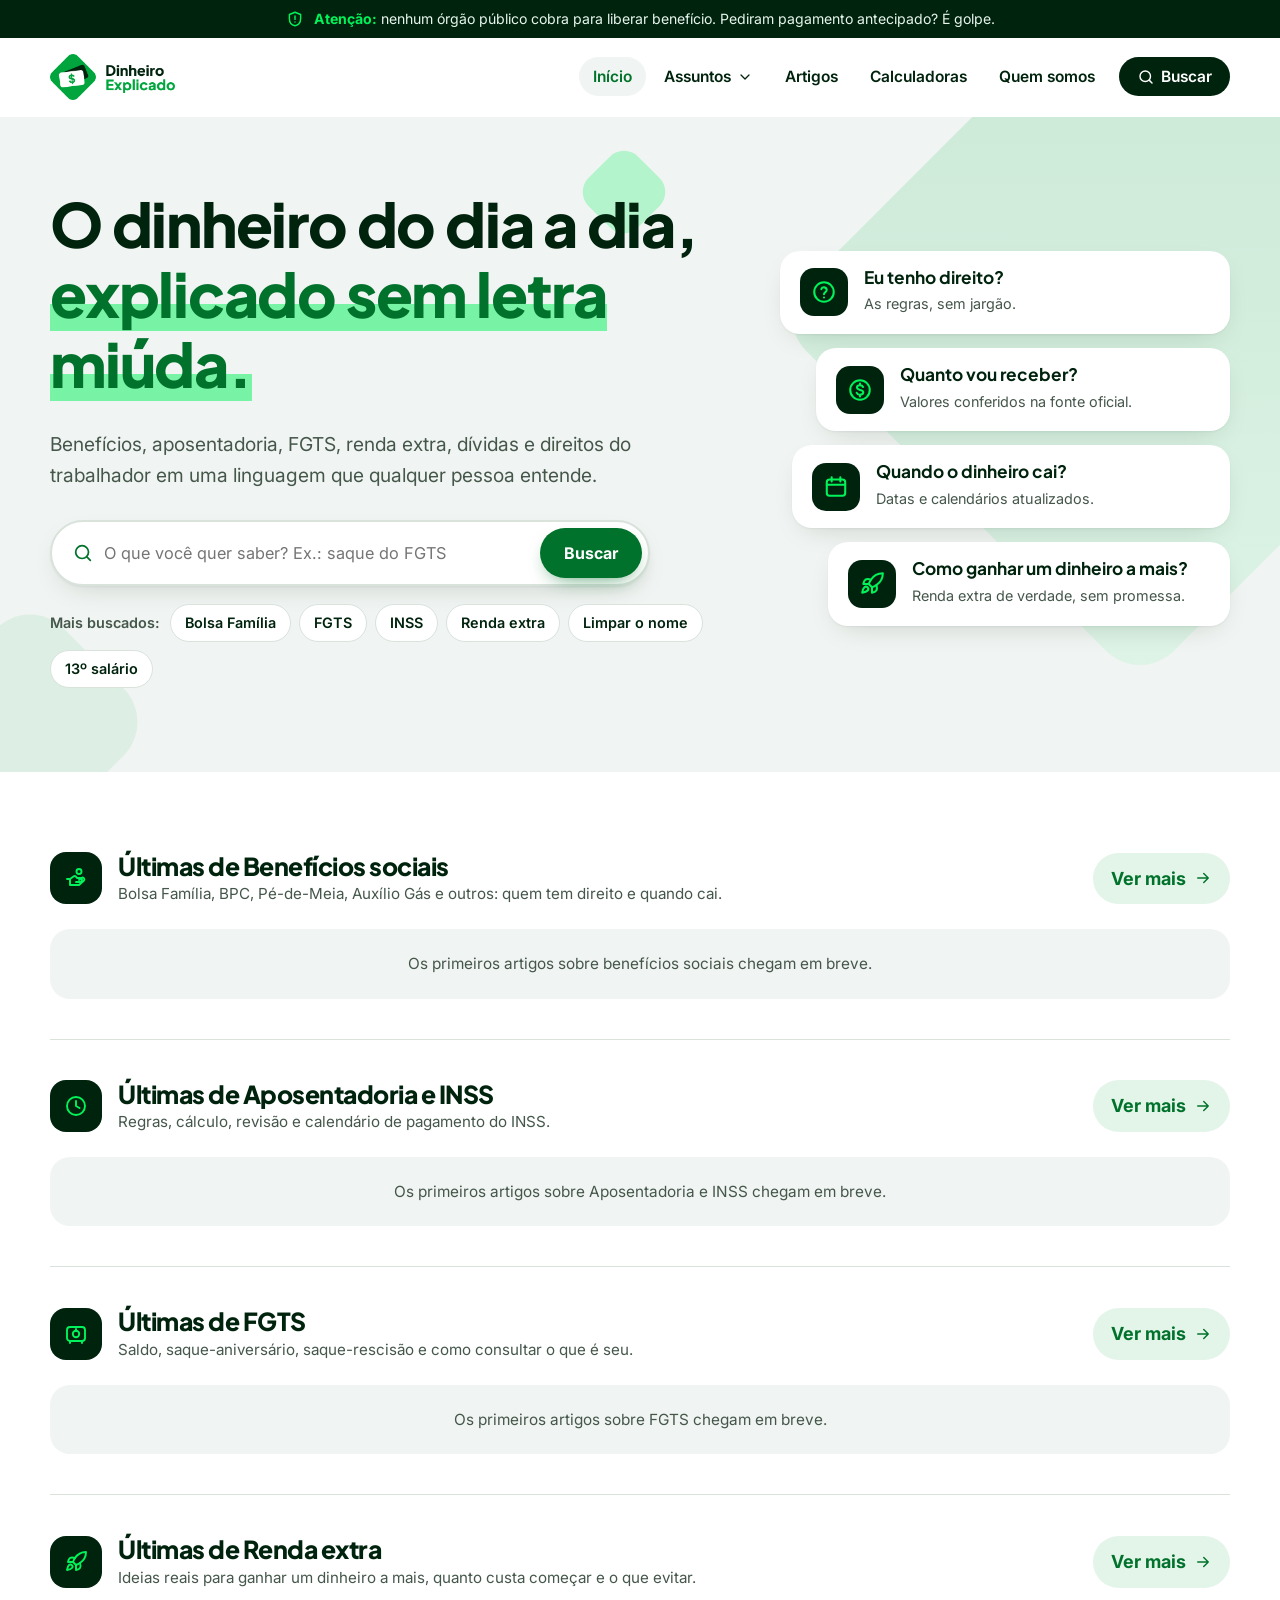
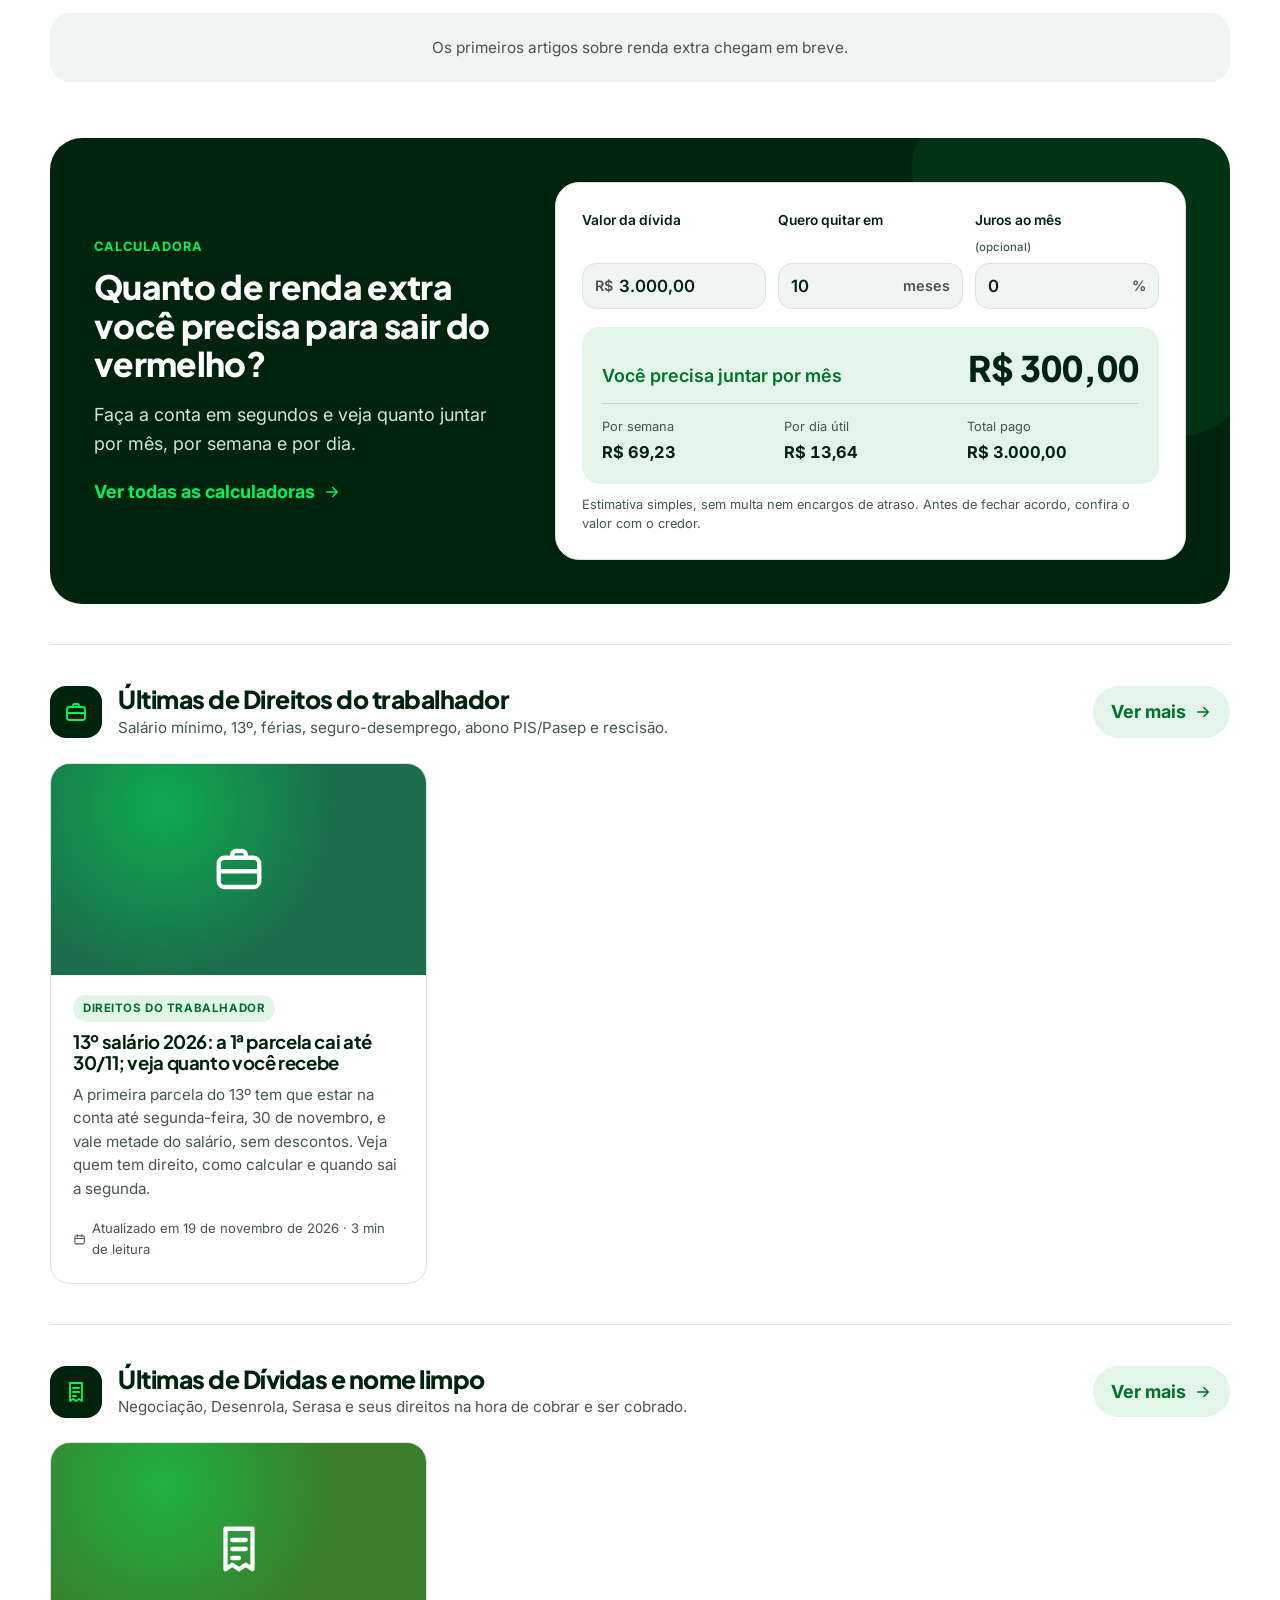
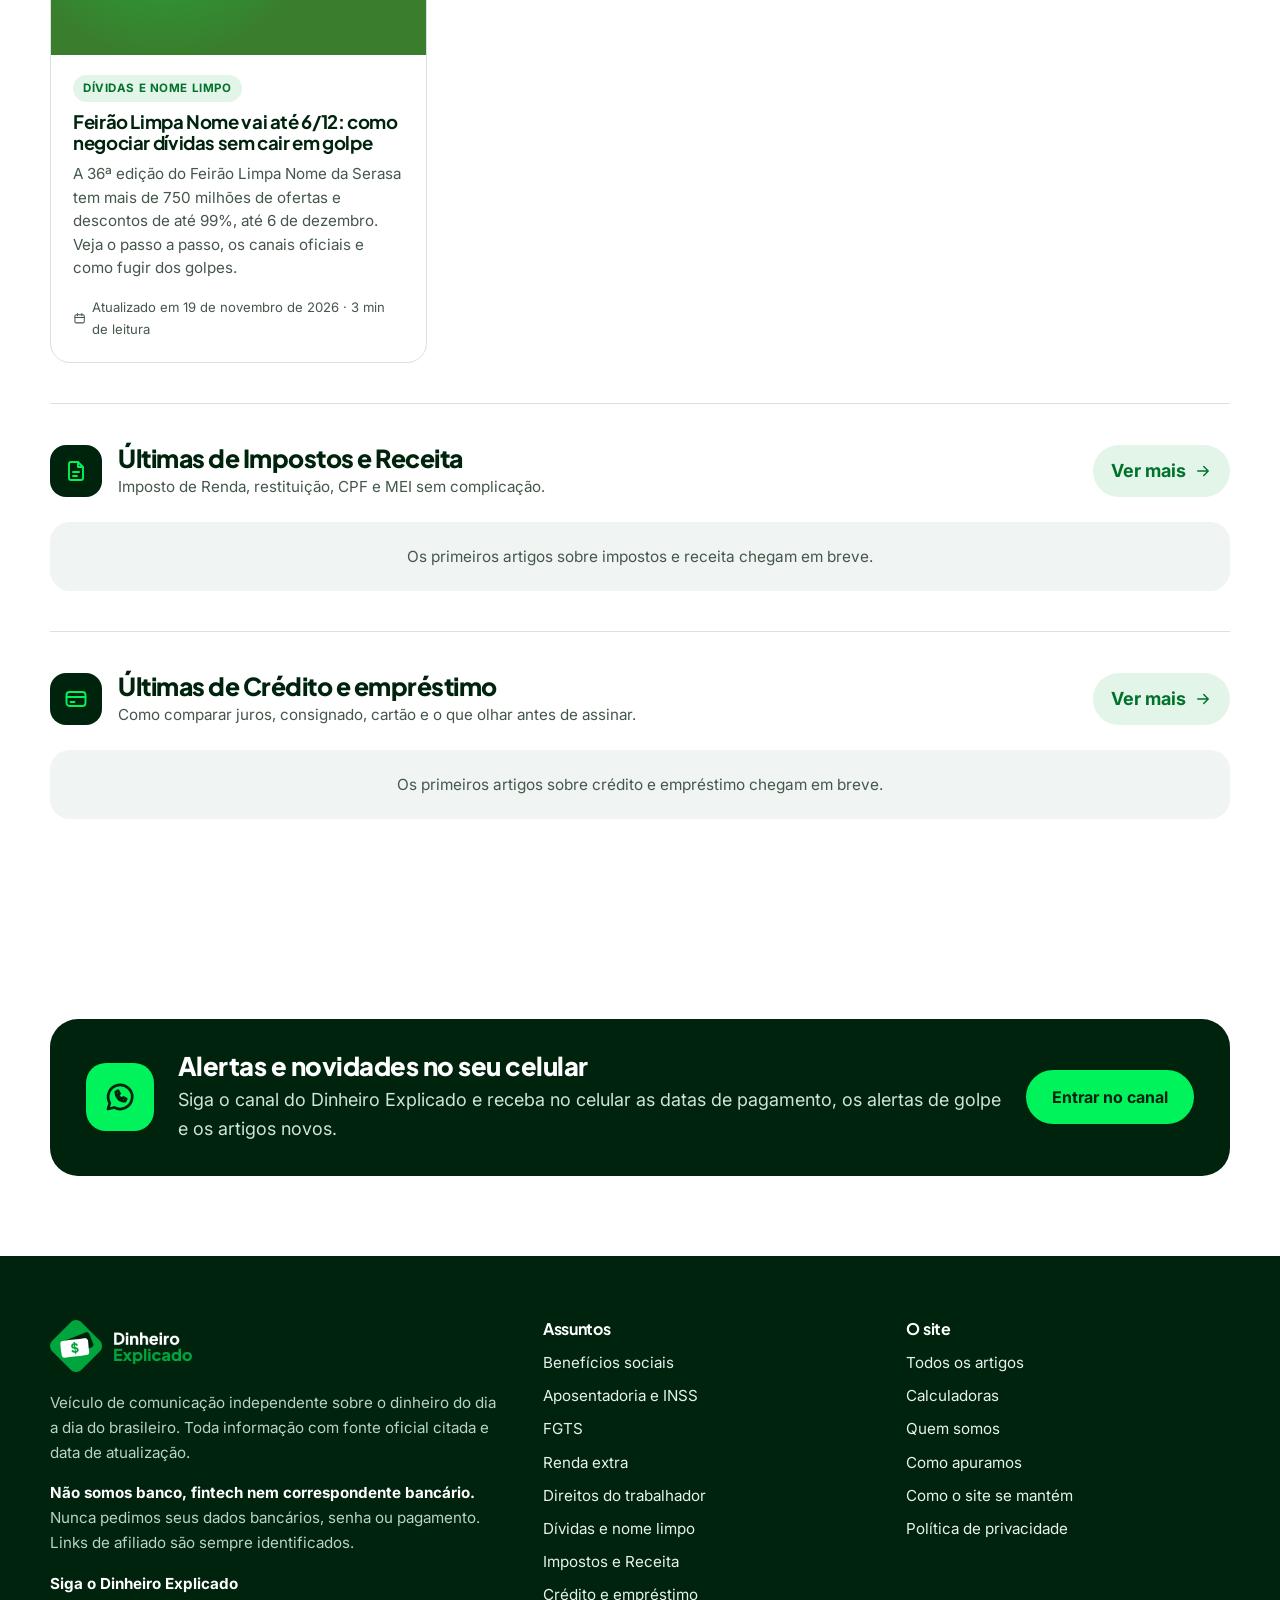
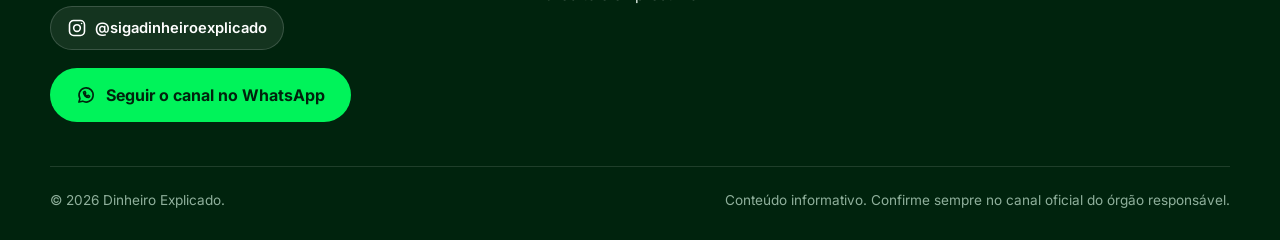
==== index.html @ 6d6099bf "Convite do canal do WhatsApp em todos os artigos, na página inicial e no rodapé Co-Authored-By: Clau" ====
<!DOCTYPE html>
<html lang="pt-BR">
<head>
<meta charset="utf-8">
<meta name="viewport" content="width=device-width, initial-scale=1">
<title>Dinheiro Explicado — benefícios, FGTS, INSS, renda extra e dívidas explicados</title>
<meta name="description" content="Benefícios, aposentadoria, FGTS, renda extra, dívidas, impostos e direitos do trabalhador explicados em linguagem simples, com fonte oficial em todo artigo.">
<meta name="theme-color" content="#00230D">
<meta property="og:type" content="website"><meta property="og:site_name" content="Dinheiro Explicado"><meta property="og:locale" content="pt_BR">
<meta property="og:title" content="Dinheiro Explicado — benefícios, FGTS, INSS, renda extra e dívidas explicados"><meta property="og:description" content="Benefícios, aposentadoria, FGTS, renda extra, dívidas, impostos e direitos do trabalhador explicados em linguagem simples, com fonte oficial em todo artigo.">
<meta name="twitter:card" content="summary_large_image">
<link rel="canonical" href="https://dinheiroexplicado.com.br/"><meta property="og:url" content="https://dinheiroexplicado.com.br/"><meta property="og:image" content="https://dinheiroexplicado.com.br/img/og-padrao.jpg">
<link rel="icon" href="favicon.ico?v=4" sizes="any"><link rel="icon" type="image/png" href="img/favicon-48.png?v=4"><link rel="apple-touch-icon" href="img/apple-touch-icon.png?v=4">
<link rel="preconnect" href="https://fonts.googleapis.com"><link rel="preconnect" href="https://fonts.gstatic.com" crossorigin><link href="https://fonts.googleapis.com/css2?family=Inter:wght@400;500;600;700&family=Plus+Jakarta+Sans:wght@700;800&display=swap" rel="stylesheet">
<link rel="stylesheet" href="assets/site.css?v=4">
<script>document.documentElement.classList.add('js')</script>
<script type="application/ld+json">{"@context": "https://schema.org", "@type": "WebSite", "name": "Dinheiro Explicado", "description": "Benefícios, aposentadoria, FGTS, renda extra, dívidas, impostos e direitos do trabalhador explicados em linguagem simples, com fonte oficial em todo artigo.", "inLanguage": "pt-BR", "publisher": {"@type": "Organization", "name": "Dinheiro Explicado", "sameAs": ["https://www.instagram.com/sigadinheiroexplicado/"]}, "url": "https://dinheiroexplicado.com.br/", "potentialAction": {"@type": "SearchAction", "target": "https://dinheiroexplicado.com.br/blog/?q={busca}", "query-input": "required name=busca"}}</script>
</head>
<body class="">
<a class="pular" href="#conteudo">Pular para o conteúdo</a>
<div class="faixa-golpe" role="note"><div class="wrap"><svg width="18" height="18" viewBox="0 0 24 24" fill="none" stroke="currentColor" stroke-width="1.9" stroke-linecap="round" stroke-linejoin="round" aria-hidden="true"><path d="M12 3 4.5 6v5.5c0 4.6 3.2 8.4 7.5 9.5 4.3-1.1 7.5-4.9 7.5-9.5V6z"/><path d="M12 8v4.5M12 16h.01"/></svg><span><strong>Atenção:</strong> nenhum órgão público cobra para liberar benefício. Pediram pagamento antecipado? É golpe.</span></div></div>
<header class="topo"><div class="wrap">
<a class="marca" href="./"><img src="img/logo.png?v=4" alt="Dinheiro Explicado — página inicial" width="872" height="320"></a>
<button class="btn-menu" aria-expanded="false" aria-controls="menu"><span class="hamb"><i></i><i></i><i></i></span> Menu</button>
<nav class="menu" id="menu" aria-label="Principal"><a href="./" aria-current="page">Início</a><div class="drop"><button type="button" class="drop-btn" aria-expanded="false" aria-controls="drop-assuntos">Assuntos <svg width="16" height="16" viewBox="0 0 24 24" fill="none" stroke="currentColor" stroke-width="1.9" stroke-linecap="round" stroke-linejoin="round" aria-hidden="true"><path d="m6 9 6 6 6-6"/></svg></button><div class="drop-painel" id="drop-assuntos"><a href="blog/?assunto=beneficios"><span class="ic"><svg width="20" height="20" viewBox="0 0 24 24" fill="none" stroke="currentColor" stroke-width="1.9" stroke-linecap="round" stroke-linejoin="round" aria-hidden="true"><path d="M3 13h3l3.5-2.5a2 2 0 0 1 2.5.2L13 12h3a2 2 0 0 1 0 4h-4"/><path d="M6 13v6h9l5-4.5a1.8 1.8 0 0 0-2.4-2.6L15 14"/><circle cx="15" cy="5.5" r="2.5"/></svg></span><span><b>Benefícios sociais</b><small>Bolsa Família, BPC, Pé-de-Meia, Auxílio Gás e outros: quem tem direito e quando cai.</small></span></a><a href="blog/?assunto=aposentadoria"><span class="ic"><svg width="20" height="20" viewBox="0 0 24 24" fill="none" stroke="currentColor" stroke-width="1.9" stroke-linecap="round" stroke-linejoin="round" aria-hidden="true"><circle cx="12" cy="12" r="9"/><path d="M12 7v5l3.5 2"/></svg></span><span><b>Aposentadoria e INSS</b><small>Regras, cálculo, revisão e calendário de pagamento do INSS.</small></span></a><a href="blog/?assunto=fgts"><span class="ic"><svg width="20" height="20" viewBox="0 0 24 24" fill="none" stroke="currentColor" stroke-width="1.9" stroke-linecap="round" stroke-linejoin="round" aria-hidden="true"><rect x="3" y="5" width="18" height="14" rx="3"/><circle cx="12" cy="12" r="3.2"/><path d="M12 8.8V7M6 19v2M18 19v2"/></svg></span><span><b>FGTS</b><small>Saldo, saque-aniversário, saque-rescisão e como consultar o que é seu.</small></span></a><a href="blog/?assunto=renda-extra"><span class="ic"><svg width="20" height="20" viewBox="0 0 24 24" fill="none" stroke="currentColor" stroke-width="1.9" stroke-linecap="round" stroke-linejoin="round" aria-hidden="true"><path d="M5 15c-1.5 1.3-2 5-2 5s3.7-.5 5-2c.7-.8.7-2.1-.1-2.9a2.2 2.2 0 0 0-2.9-.1z"/><path d="M12 15l-3-3a22 22 0 0 1 2-3.9A12.9 12.9 0 0 1 22 2c0 2.7-.8 7.5-6 11a22.4 22.4 0 0 1-4 2z"/><path d="M9 12H4s.5-3 2-4c1.6-1.1 5 0 5 0M12 15v5s3-.5 4-2c1.1-1.6 0-5 0-5"/></svg></span><span><b>Renda extra</b><small>Ideias reais para ganhar um dinheiro a mais, quanto custa começar e o que evitar.</small></span></a><a href="blog/?assunto=trabalho"><span class="ic"><svg width="20" height="20" viewBox="0 0 24 24" fill="none" stroke="currentColor" stroke-width="1.9" stroke-linecap="round" stroke-linejoin="round" aria-hidden="true"><rect x="3" y="7" width="18" height="13" rx="2.5"/><path d="M9 7V5.5A1.5 1.5 0 0 1 10.5 4h3A1.5 1.5 0 0 1 15 5.5V7M3 13h18"/></svg></span><span><b>Direitos do trabalhador</b><small>Salário mínimo, 13º, férias, seguro-desemprego, abono PIS/Pasep e rescisão.</small></span></a><a href="blog/?assunto=dividas"><span class="ic"><svg width="20" height="20" viewBox="0 0 24 24" fill="none" stroke="currentColor" stroke-width="1.9" stroke-linecap="round" stroke-linejoin="round" aria-hidden="true"><path d="M6 3h12v18l-3-2-3 2-3-2-3 2z"/><path d="M9 8h6M9 12h6M9 16h3"/></svg></span><span><b>Dívidas e nome limpo</b><small>Negociação, Desenrola, Serasa e seus direitos na hora de cobrar e ser cobrado.</small></span></a><a href="blog/?assunto=impostos"><span class="ic"><svg width="20" height="20" viewBox="0 0 24 24" fill="none" stroke="currentColor" stroke-width="1.9" stroke-linecap="round" stroke-linejoin="round" aria-hidden="true"><path d="M14 3H7a2 2 0 0 0-2 2v14a2 2 0 0 0 2 2h10a2 2 0 0 0 2-2V8z"/><path d="M14 3v5h5M9 13h6M9 17h4"/></svg></span><span><b>Impostos e Receita</b><small>Imposto de Renda, restituição, CPF e MEI sem complicação.</small></span></a><a href="blog/?assunto=credito"><span class="ic"><svg width="20" height="20" viewBox="0 0 24 24" fill="none" stroke="currentColor" stroke-width="1.9" stroke-linecap="round" stroke-linejoin="round" aria-hidden="true"><rect x="2.5" y="5" width="19" height="14" rx="3"/><path d="M2.5 10h19M6.5 15h4"/></svg></span><span><b>Crédito e empréstimo</b><small>Como comparar juros, consignado, cartão e o que olhar antes de assinar.</small></span></a></div></div><a href="blog/">Artigos</a><a href="ferramentas/">Calculadoras</a><a href="quem-somos/">Quem somos</a><a class="cta-menu" href="blog/#busca"><svg width="18" height="18" viewBox="0 0 24 24" fill="none" stroke="currentColor" stroke-width="1.9" stroke-linecap="round" stroke-linejoin="round" aria-hidden="true"><circle cx="11" cy="11" r="7"/><path d="m20 20-3.5-3.5"/></svg><span>Buscar</span></a></nav>
</div></header>
<main id="conteudo">

<section class="hero"><div class="hero-fundo" aria-hidden="true"><i></i><i></i><i></i></div><div class="wrap">
<div class="hero-texto">
<h1>O dinheiro do dia a dia, <em>explicado sem letra miúda.</em></h1>
<p class="lead">Benefícios, aposentadoria, FGTS, renda extra, dívidas e direitos do trabalhador em uma linguagem que qualquer pessoa entende.</p>
<form class="busca-hero" action="blog/" method="get" role="search">
<label class="sr" for="q-hero">O que você quer saber?</label>
<svg width="22" height="22" viewBox="0 0 24 24" fill="none" stroke="currentColor" stroke-width="1.9" stroke-linecap="round" stroke-linejoin="round" aria-hidden="true"><circle cx="11" cy="11" r="7"/><path d="m20 20-3.5-3.5"/></svg><input id="q-hero" name="q" type="search" placeholder="O que você quer saber? Ex.: saque do FGTS" autocomplete="off">
<button class="btn btn-pri" type="submit">Buscar</button></form>
<div class="chips" aria-label="Buscas populares"><span>Mais buscados:</span><a href="blog/?q=Bolsa Família">Bolsa Família</a><a href="blog/?q=FGTS">FGTS</a><a href="blog/?q=INSS">INSS</a><a href="blog/?q=Renda extra">Renda extra</a><a href="blog/?q=Limpar o nome">Limpar o nome</a><a href="blog/?q=13º salário">13º salário</a></div>
</div>
<div class="perguntas" aria-label="As perguntas que respondemos">
<div class="pergunta"><span class="ic"><svg width="26" height="26" viewBox="0 0 24 24" fill="none" stroke="currentColor" stroke-width="1.9" stroke-linecap="round" stroke-linejoin="round" aria-hidden="true"><circle cx="12" cy="12" r="9"/><path d="M9.5 9.3a2.6 2.6 0 0 1 5 .9c0 1.8-2.5 2.3-2.5 3.8M12 17h.01"/></svg></span><div><b>Eu tenho direito?</b><span>As regras, sem jargão.</span></div></div>
<div class="pergunta"><span class="ic"><svg width="26" height="26" viewBox="0 0 24 24" fill="none" stroke="currentColor" stroke-width="1.9" stroke-linecap="round" stroke-linejoin="round" aria-hidden="true"><circle cx="12" cy="12" r="9"/><path d="M14.8 9.2c-.4-.9-1.5-1.5-2.8-1.5-1.6 0-2.8.9-2.8 2.1 0 2.9 5.8 1.5 5.8 4.3 0 1.2-1.3 2.2-3 2.2-1.4 0-2.6-.7-3-1.7M12 6v1.7M12 16.3V18"/></svg></span><div><b>Quanto vou receber?</b><span>Valores conferidos na fonte oficial.</span></div></div>
<div class="pergunta"><span class="ic"><svg width="26" height="26" viewBox="0 0 24 24" fill="none" stroke="currentColor" stroke-width="1.9" stroke-linecap="round" stroke-linejoin="round" aria-hidden="true"><rect x="3.5" y="5" width="17" height="15" rx="2.5"/><path d="M3.5 10h17M8 3v4M16 3v4"/></svg></span><div><b>Quando o dinheiro cai?</b><span>Datas e calendários atualizados.</span></div></div>
<div class="pergunta"><span class="ic"><svg width="26" height="26" viewBox="0 0 24 24" fill="none" stroke="currentColor" stroke-width="1.9" stroke-linecap="round" stroke-linejoin="round" aria-hidden="true"><path d="M5 15c-1.5 1.3-2 5-2 5s3.7-.5 5-2c.7-.8.7-2.1-.1-2.9a2.2 2.2 0 0 0-2.9-.1z"/><path d="M12 15l-3-3a22 22 0 0 1 2-3.9A12.9 12.9 0 0 1 22 2c0 2.7-.8 7.5-6 11a22.4 22.4 0 0 1-4 2z"/><path d="M9 12H4s.5-3 2-4c1.6-1.1 5 0 5 0M12 15v5s3-.5 4-2c1.1-1.6 0-5 0-5"/></svg></span><div><b>Como ganhar um dinheiro a mais?</b><span>Renda extra de verdade, sem promessa.</span></div></div>
</div>
</div></section>

<section class="secao" id="assuntos"><div class="wrap">
<h2 class="sr">Últimos artigos por assunto</h2>
<div class="bloco-assunto revela" id="assunto-beneficios">
<div class="bloco-topo"><span class="ic cat-beneficios"><svg width="24" height="24" viewBox="0 0 24 24" fill="none" stroke="currentColor" stroke-width="1.9" stroke-linecap="round" stroke-linejoin="round" aria-hidden="true"><path d="M3 13h3l3.5-2.5a2 2 0 0 1 2.5.2L13 12h3a2 2 0 0 1 0 4h-4"/><path d="M6 13v6h9l5-4.5a1.8 1.8 0 0 0-2.4-2.6L15 14"/><circle cx="15" cy="5.5" r="2.5"/></svg></span><div><h2>Últimas de Benefícios sociais</h2><p>Bolsa Família, BPC, Pé-de-Meia, Auxílio Gás e outros: quem tem direito e quando cai.</p></div>
<a class="ver-mais" href="blog/?assunto=beneficios">Ver mais <svg width="18" height="18" viewBox="0 0 24 24" fill="none" stroke="currentColor" stroke-width="1.9" stroke-linecap="round" stroke-linejoin="round" aria-hidden="true"><path d="M5 12h14M13 6l6 6-6 6"/></svg><span class="sr"> sobre Benefícios sociais</span></a></div>
<div class="vazio vazio-mini">Os primeiros artigos sobre benefícios sociais chegam em breve.</div></div><div class="bloco-assunto revela" id="assunto-aposentadoria">
<div class="bloco-topo"><span class="ic cat-aposentadoria"><svg width="24" height="24" viewBox="0 0 24 24" fill="none" stroke="currentColor" stroke-width="1.9" stroke-linecap="round" stroke-linejoin="round" aria-hidden="true"><circle cx="12" cy="12" r="9"/><path d="M12 7v5l3.5 2"/></svg></span><div><h2>Últimas de Aposentadoria e INSS</h2><p>Regras, cálculo, revisão e calendário de pagamento do INSS.</p></div>
<a class="ver-mais" href="blog/?assunto=aposentadoria">Ver mais <svg width="18" height="18" viewBox="0 0 24 24" fill="none" stroke="currentColor" stroke-width="1.9" stroke-linecap="round" stroke-linejoin="round" aria-hidden="true"><path d="M5 12h14M13 6l6 6-6 6"/></svg><span class="sr"> sobre Aposentadoria e INSS</span></a></div>
<div class="vazio vazio-mini">Os primeiros artigos sobre Aposentadoria e INSS chegam em breve.</div></div><div class="bloco-assunto revela" id="assunto-fgts">
<div class="bloco-topo"><span class="ic cat-fgts"><svg width="24" height="24" viewBox="0 0 24 24" fill="none" stroke="currentColor" stroke-width="1.9" stroke-linecap="round" stroke-linejoin="round" aria-hidden="true"><rect x="3" y="5" width="18" height="14" rx="3"/><circle cx="12" cy="12" r="3.2"/><path d="M12 8.8V7M6 19v2M18 19v2"/></svg></span><div><h2>Últimas de FGTS</h2><p>Saldo, saque-aniversário, saque-rescisão e como consultar o que é seu.</p></div>
<a class="ver-mais" href="blog/?assunto=fgts">Ver mais <svg width="18" height="18" viewBox="0 0 24 24" fill="none" stroke="currentColor" stroke-width="1.9" stroke-linecap="round" stroke-linejoin="round" aria-hidden="true"><path d="M5 12h14M13 6l6 6-6 6"/></svg><span class="sr"> sobre FGTS</span></a></div>
<div class="vazio vazio-mini">Os primeiros artigos sobre FGTS chegam em breve.</div></div><div class="bloco-assunto revela" id="assunto-renda-extra">
<div class="bloco-topo"><span class="ic cat-renda-extra"><svg width="24" height="24" viewBox="0 0 24 24" fill="none" stroke="currentColor" stroke-width="1.9" stroke-linecap="round" stroke-linejoin="round" aria-hidden="true"><path d="M5 15c-1.5 1.3-2 5-2 5s3.7-.5 5-2c.7-.8.7-2.1-.1-2.9a2.2 2.2 0 0 0-2.9-.1z"/><path d="M12 15l-3-3a22 22 0 0 1 2-3.9A12.9 12.9 0 0 1 22 2c0 2.7-.8 7.5-6 11a22.4 22.4 0 0 1-4 2z"/><path d="M9 12H4s.5-3 2-4c1.6-1.1 5 0 5 0M12 15v5s3-.5 4-2c1.1-1.6 0-5 0-5"/></svg></span><div><h2>Últimas de Renda extra</h2><p>Ideias reais para ganhar um dinheiro a mais, quanto custa começar e o que evitar.</p></div>
<a class="ver-mais" href="blog/?assunto=renda-extra">Ver mais <svg width="18" height="18" viewBox="0 0 24 24" fill="none" stroke="currentColor" stroke-width="1.9" stroke-linecap="round" stroke-linejoin="round" aria-hidden="true"><path d="M5 12h14M13 6l6 6-6 6"/></svg><span class="sr"> sobre Renda extra</span></a></div>
<div class="vazio vazio-mini">Os primeiros artigos sobre renda extra chegam em breve.</div></div><section class="faixa-calc revela"><div class="faixa-calc-texto"><span class="sobre">Calculadora</span>
<h2>Quanto de renda extra você precisa para sair do vermelho?</h2>
<p>Faça a conta em segundos e veja quanto juntar por mês, por semana e por dia.</p>
<a class="link-seta" href="ferramentas/">Ver todas as calculadoras <svg width="18" height="18" viewBox="0 0 24 24" fill="none" stroke="currentColor" stroke-width="1.9" stroke-linecap="round" stroke-linejoin="round" aria-hidden="true"><path d="M5 12h14M13 6l6 6-6 6"/></svg></a></div>
<form class="calc revela" id="calc-renda-home" data-calc="renda" novalidate>
<div class="calc-topo"><span class="ic"><svg width="26" height="26" viewBox="0 0 24 24" fill="none" stroke="currentColor" stroke-width="1.9" stroke-linecap="round" stroke-linejoin="round" aria-hidden="true"><path d="M5 15c-1.5 1.3-2 5-2 5s3.7-.5 5-2c.7-.8.7-2.1-.1-2.9a2.2 2.2 0 0 0-2.9-.1z"/><path d="M12 15l-3-3a22 22 0 0 1 2-3.9A12.9 12.9 0 0 1 22 2c0 2.7-.8 7.5-6 11a22.4 22.4 0 0 1-4 2z"/><path d="M9 12H4s.5-3 2-4c1.6-1.1 5 0 5 0M12 15v5s3-.5 4-2c1.1-1.6 0-5 0-5"/></svg></span><div><h3>Quanto de renda extra eu preciso para quitar a dívida?</h3>
<p>Coloque o valor da dívida e em quanto tempo quer pagar. A conta é feita aqui no seu celular: nada é enviado.</p></div></div>
<div class="calc-campos">
<label>Valor da dívida<span class="campo"><i>R$</i><input name="divida" inputmode="decimal" placeholder="3.000,00" value="3.000,00"></span></label>
<label>Quero quitar em<span class="campo"><input name="meses" type="number" min="1" max="120" value="10"><i>meses</i></span></label>
<label>Juros ao mês <small>(opcional)</small><span class="campo"><input name="juros" inputmode="decimal" placeholder="0" value="0"><i>%</i></span></label>
</div>
<output class="calc-resultado" aria-live="polite">
<div class="res-principal"><span>Você precisa juntar por mês</span><b data-r="mes">R$ 300,00</b></div>
<div class="res-linha"><div><span>Por semana</span><b data-r="semana">—</b></div><div><span>Por dia útil</span><b data-r="dia">—</b></div><div><span>Total pago</span><b data-r="total">—</b></div></div>
</output>
<p class="calc-nota">Estimativa simples, sem multa nem encargos de atraso. Antes de fechar acordo, confira o valor com o credor. </p>
</form></section><div class="bloco-assunto revela" id="assunto-trabalho">
<div class="bloco-topo"><span class="ic cat-trabalho"><svg width="24" height="24" viewBox="0 0 24 24" fill="none" stroke="currentColor" stroke-width="1.9" stroke-linecap="round" stroke-linejoin="round" aria-hidden="true"><rect x="3" y="7" width="18" height="13" rx="2.5"/><path d="M9 7V5.5A1.5 1.5 0 0 1 10.5 4h3A1.5 1.5 0 0 1 15 5.5V7M3 13h18"/></svg></span><div><h2>Últimas de Direitos do trabalhador</h2><p>Salário mínimo, 13º, férias, seguro-desemprego, abono PIS/Pasep e rescisão.</p></div>
<a class="ver-mais" href="blog/?assunto=trabalho">Ver mais <svg width="18" height="18" viewBox="0 0 24 24" fill="none" stroke="currentColor" stroke-width="1.9" stroke-linecap="round" stroke-linejoin="round" aria-hidden="true"><path d="M5 12h14M13 6l6 6-6 6"/></svg><span class="sr"> sobre Direitos do trabalhador</span></a></div>
<div class="grade-posts"><article class="card revela" data-assunto="trabalho" data-busca="13º salário 2026: a 1ª parcela cai até 30/11; veja quanto você recebe a primeira parcela do 13º tem que estar na conta até segunda-feira, 30 de novembro, e vale metade do salário, sem descontos. veja quem tem direito, como calcular e quando sai a segunda. direitos do trabalhador">
<div class="capa capa-ic cat-trabalho"><svg width="54" height="54" viewBox="0 0 24 24" fill="none" stroke="currentColor" stroke-width="1.9" stroke-linecap="round" stroke-linejoin="round" aria-hidden="true"><rect x="3" y="7" width="18" height="13" rx="2.5"/><path d="M9 7V5.5A1.5 1.5 0 0 1 10.5 4h3A1.5 1.5 0 0 1 15 5.5V7M3 13h18"/></svg></div><div class="corpo"><div class="card-tags"><span class="etiqueta">Direitos do trabalhador</span></div>
<h3><a href="blog/13-salario-2026-primeira-parcela/">13º salário 2026: a 1ª parcela cai até 30/11; veja quanto você recebe</a></h3><p>A primeira parcela do 13º tem que estar na conta até segunda-feira, 30 de novembro, e vale metade do salário, sem descontos. Veja quem tem direito, como calcular e quando sai a segunda.</p>
<span class="meta"><svg width="15" height="15" viewBox="0 0 24 24" fill="none" stroke="currentColor" stroke-width="1.9" stroke-linecap="round" stroke-linejoin="round" aria-hidden="true"><rect x="3.5" y="5" width="17" height="15" rx="2.5"/><path d="M3.5 10h17M8 3v4M16 3v4"/></svg> Atualizado em 19 de novembro de 2026 · 3 min de leitura</span></div></article></div></div><div class="bloco-assunto revela" id="assunto-dividas">
<div class="bloco-topo"><span class="ic cat-dividas"><svg width="24" height="24" viewBox="0 0 24 24" fill="none" stroke="currentColor" stroke-width="1.9" stroke-linecap="round" stroke-linejoin="round" aria-hidden="true"><path d="M6 3h12v18l-3-2-3 2-3-2-3 2z"/><path d="M9 8h6M9 12h6M9 16h3"/></svg></span><div><h2>Últimas de Dívidas e nome limpo</h2><p>Negociação, Desenrola, Serasa e seus direitos na hora de cobrar e ser cobrado.</p></div>
<a class="ver-mais" href="blog/?assunto=dividas">Ver mais <svg width="18" height="18" viewBox="0 0 24 24" fill="none" stroke="currentColor" stroke-width="1.9" stroke-linecap="round" stroke-linejoin="round" aria-hidden="true"><path d="M5 12h14M13 6l6 6-6 6"/></svg><span class="sr"> sobre Dívidas e nome limpo</span></a></div>
<div class="grade-posts"><article class="card revela" data-assunto="dividas" data-busca="feirão limpa nome vai até 6/12: como negociar dívidas sem cair em golpe a 36ª edição do feirão limpa nome da serasa tem mais de 750 milhões de ofertas e descontos de até 99%, até 6 de dezembro. veja o passo a passo, os canais oficiais e como fugir dos golpes. dívidas e nome limpo">
<div class="capa capa-ic cat-dividas"><svg width="54" height="54" viewBox="0 0 24 24" fill="none" stroke="currentColor" stroke-width="1.9" stroke-linecap="round" stroke-linejoin="round" aria-hidden="true"><path d="M6 3h12v18l-3-2-3 2-3-2-3 2z"/><path d="M9 8h6M9 12h6M9 16h3"/></svg></div><div class="corpo"><div class="card-tags"><span class="etiqueta">Dívidas e nome limpo</span></div>
<h3><a href="blog/feirao-limpa-nome-serasa-como-negociar/">Feirão Limpa Nome vai até 6/12: como negociar dívidas sem cair em golpe</a></h3><p>A 36ª edição do Feirão Limpa Nome da Serasa tem mais de 750 milhões de ofertas e descontos de até 99%, até 6 de dezembro. Veja o passo a passo, os canais oficiais e como fugir dos golpes.</p>
<span class="meta"><svg width="15" height="15" viewBox="0 0 24 24" fill="none" stroke="currentColor" stroke-width="1.9" stroke-linecap="round" stroke-linejoin="round" aria-hidden="true"><rect x="3.5" y="5" width="17" height="15" rx="2.5"/><path d="M3.5 10h17M8 3v4M16 3v4"/></svg> Atualizado em 19 de novembro de 2026 · 3 min de leitura</span></div></article></div></div><div class="bloco-assunto revela" id="assunto-impostos">
<div class="bloco-topo"><span class="ic cat-impostos"><svg width="24" height="24" viewBox="0 0 24 24" fill="none" stroke="currentColor" stroke-width="1.9" stroke-linecap="round" stroke-linejoin="round" aria-hidden="true"><path d="M14 3H7a2 2 0 0 0-2 2v14a2 2 0 0 0 2 2h10a2 2 0 0 0 2-2V8z"/><path d="M14 3v5h5M9 13h6M9 17h4"/></svg></span><div><h2>Últimas de Impostos e Receita</h2><p>Imposto de Renda, restituição, CPF e MEI sem complicação.</p></div>
<a class="ver-mais" href="blog/?assunto=impostos">Ver mais <svg width="18" height="18" viewBox="0 0 24 24" fill="none" stroke="currentColor" stroke-width="1.9" stroke-linecap="round" stroke-linejoin="round" aria-hidden="true"><path d="M5 12h14M13 6l6 6-6 6"/></svg><span class="sr"> sobre Impostos e Receita</span></a></div>
<div class="vazio vazio-mini">Os primeiros artigos sobre impostos e receita chegam em breve.</div></div><div class="bloco-assunto revela" id="assunto-credito">
<div class="bloco-topo"><span class="ic cat-credito"><svg width="24" height="24" viewBox="0 0 24 24" fill="none" stroke="currentColor" stroke-width="1.9" stroke-linecap="round" stroke-linejoin="round" aria-hidden="true"><rect x="2.5" y="5" width="19" height="14" rx="3"/><path d="M2.5 10h19M6.5 15h4"/></svg></span><div><h2>Últimas de Crédito e empréstimo</h2><p>Como comparar juros, consignado, cartão e o que olhar antes de assinar.</p></div>
<a class="ver-mais" href="blog/?assunto=credito">Ver mais <svg width="18" height="18" viewBox="0 0 24 24" fill="none" stroke="currentColor" stroke-width="1.9" stroke-linecap="round" stroke-linejoin="round" aria-hidden="true"><path d="M5 12h14M13 6l6 6-6 6"/></svg><span class="sr"> sobre Crédito e empréstimo</span></a></div>
<div class="vazio vazio-mini">Os primeiros artigos sobre crédito e empréstimo chegam em breve.</div></div>
</div></section>

<section class="secao"><div class="wrap"><div class="cta-grupo revela"><span class="ic"><svg width="34" height="34" viewBox="0 0 24 24" fill="none" stroke="currentColor" stroke-width="1.9" stroke-linecap="round" stroke-linejoin="round" aria-hidden="true"><path d="M3.5 20.5l1.3-4.2A8.5 8.5 0 1 1 8 19.4z"/><path d="M9 8.5c0 3.5 2.6 6.5 6.5 6.5l.9-1.7-2-1-1 1c-1-.4-2.2-1.6-2.7-2.7l1-1-1-2z"/></svg></span><div><h2>Alertas e novidades no seu celular</h2><p>Siga o canal do Dinheiro Explicado e receba no celular as datas de pagamento, os alertas de golpe e os artigos novos.</p></div>
<a class="btn btn-neon" href="https://whatsapp.com/channel/0029Vb900N5J93wZPBV8jD1p" target="_blank" rel="noopener">Entrar no canal</a></div></div></section>

</main>
<footer class="rodape"><div class="wrap">
<div class="grade">
<div><img src="img/logo-branco.png?v=4" alt="Dinheiro Explicado" width="872" height="320">
<p>Veículo de comunicação independente sobre o dinheiro do dia a dia do brasileiro. Toda informação com fonte oficial citada e data de atualização.</p>
<p><strong style="color:#fff">Não somos banco, fintech nem correspondente bancário.</strong> Nunca pedimos seus dados bancários, senha ou pagamento. Links de afiliado são sempre identificados.</p>
<div class="redes"><span>Siga o Dinheiro Explicado</span><a href="https://www.instagram.com/sigadinheiroexplicado/" target="_blank" rel="noopener me" aria-label="Instagram @sigadinheiroexplicado"><svg width="20" height="20" viewBox="0 0 24 24" fill="none" stroke="currentColor" stroke-width="1.9" stroke-linecap="round" stroke-linejoin="round" aria-hidden="true"><rect x="3" y="3" width="18" height="18" rx="5"/><circle cx="12" cy="12" r="4"/><path d="M17.5 6.5h.01"/></svg><b>@sigadinheiroexplicado</b></a></div>
<a class="btn btn-neon" href="https://whatsapp.com/channel/0029Vb900N5J93wZPBV8jD1p" target="_blank" rel="noopener"><svg width="20" height="20" viewBox="0 0 24 24" fill="none" stroke="currentColor" stroke-width="1.9" stroke-linecap="round" stroke-linejoin="round" aria-hidden="true"><path d="M3.5 20.5l1.3-4.2A8.5 8.5 0 1 1 8 19.4z"/><path d="M9 8.5c0 3.5 2.6 6.5 6.5 6.5l.9-1.7-2-1-1 1c-1-.4-2.2-1.6-2.7-2.7l1-1-1-2z"/></svg> Seguir o canal no WhatsApp</a></div>
<div><h4>Assuntos</h4><ul><li><a href="blog/?assunto=beneficios">Benefícios sociais</a></li><li><a href="blog/?assunto=aposentadoria">Aposentadoria e INSS</a></li><li><a href="blog/?assunto=fgts">FGTS</a></li><li><a href="blog/?assunto=renda-extra">Renda extra</a></li><li><a href="blog/?assunto=trabalho">Direitos do trabalhador</a></li><li><a href="blog/?assunto=dividas">Dívidas e nome limpo</a></li><li><a href="blog/?assunto=impostos">Impostos e Receita</a></li><li><a href="blog/?assunto=credito">Crédito e empréstimo</a></li></ul></div>
<div><h4>O site</h4><ul>
<li><a href="blog/">Todos os artigos</a></li>
<li><a href="ferramentas/">Calculadoras</a></li>

<li><a href="quem-somos/">Quem somos</a></li>
<li><a href="quem-somos/#como-apuramos">Como apuramos</a></li>
<li><a href="quem-somos/#como-o-site-se-mantem">Como o site se mantém</a></li>
<li><a href="politica-de-privacidade/">Política de privacidade</a></li>
</ul></div>
</div>
<div class="legal"><span>© 2026 Dinheiro Explicado.</span><span>Conteúdo informativo. Confirme sempre no canal oficial do órgão responsável.</span></div>
</div></footer>
<button class="ir-topo" type="button" aria-label="Voltar ao topo"><svg width="22" height="22" viewBox="0 0 24 24" fill="none" stroke="currentColor" stroke-width="1.9" stroke-linecap="round" stroke-linejoin="round" aria-hidden="true"><path d="m6 15 6-6 6 6"/></svg></button>
<script src="assets/site.js?v=4" defer></script>
</body>
</html>
---- assets/site.css ----
:root{
  --neon:#00F35A; --verde:#00A53D; --verde-esc:#00722B; --noite:#00230D; --nevoa:#F0F4F2; --menta:#E3F4E9;
  --texto:#13261A; --texto-2:#45574B; --linha:#D9E3DC; --branco:#fff; --alerta:#FFF6DB; --alerta-borda:#E8B300;
  --raio:20px; --sombra:0 1px 2px rgba(0,35,13,.05),0 10px 30px -14px rgba(0,35,13,.22); --sombra-forte:0 2px 4px rgba(0,35,13,.06),0 24px 48px -20px rgba(0,35,13,.35);
  --fonte-titulo:"Plus Jakarta Sans",system-ui,sans-serif; --fonte:"Inter",system-ui,-apple-system,"Segoe UI",sans-serif;
  --ease:cubic-bezier(.2,.7,.2,1);
}
*{box-sizing:border-box}
html{scroll-behavior:smooth;-webkit-text-size-adjust:100%;scroll-padding-top:96px}
body{margin:0;font-family:var(--fonte);font-size:18px;line-height:1.65;color:var(--texto);background:var(--branco);-webkit-font-smoothing:antialiased}
body.menu-aberto{overflow:hidden}
img{max-width:100%;height:auto;display:block}
a{color:var(--verde-esc);text-underline-offset:3px;text-decoration-thickness:1.5px}
a:hover{color:var(--noite)}
:focus-visible{outline:3px solid var(--neon);outline-offset:3px;border-radius:8px}
::selection{background:var(--neon);color:var(--noite)}
h1,h2,h3,h4{font-family:var(--fonte-titulo);color:var(--noite);line-height:1.15;letter-spacing:-.02em;margin:0 0 .5em}
h1{font-size:clamp(2.2rem,5.4vw,3.8rem);font-weight:800}
h2{font-size:clamp(1.5rem,3.2vw,2.2rem);font-weight:800}
h3{font-size:1.2rem;font-weight:700}
p{margin:0 0 1em}
.wrap{width:min(1180px,100% - 40px);margin-inline:auto}
.estreito{width:min(760px,100% - 40px);margin-inline:auto}
.pular{position:absolute;left:-999px;top:8px;background:var(--noite);color:#fff;padding:10px 16px;border-radius:8px;z-index:99}
.pular:focus{left:8px}
.sr{position:absolute;width:1px;height:1px;overflow:hidden;clip:rect(0 0 0 0);white-space:nowrap}

/* animação ao rolar */
.js .revela{opacity:0;transform:translateY(22px);transition:opacity .7s var(--ease),transform .7s var(--ease)}
.js .revela.visivel{opacity:1;transform:none}

/* faixa de golpe */
.faixa-golpe{background:var(--noite);color:#E6F5EC;font-size:.88rem;line-height:1.4}
.faixa-golpe .wrap{display:flex;gap:10px;align-items:center;justify-content:center;padding:9px 0;text-align:center}
.faixa-golpe strong{color:var(--neon)}
.faixa-golpe svg{flex:none;color:var(--neon)}

/* topo */
.topo{position:sticky;top:0;z-index:30;background:rgba(255,255,255,.9);backdrop-filter:saturate(1.5) blur(14px);-webkit-backdrop-filter:saturate(1.5) blur(14px);border-bottom:1px solid transparent;transition:border-color .3s,box-shadow .3s}
.topo.rolou{border-color:var(--linha);box-shadow:0 6px 24px -18px rgba(0,35,13,.5)}
.topo .wrap{display:flex;align-items:center;justify-content:space-between;height:78px;gap:20px;transition:height .3s var(--ease)}
.topo.rolou .wrap{height:66px}
.marca img{height:46px;width:auto;transition:height .3s var(--ease)}
.topo.rolou .marca img{height:40px}
.menu{display:flex;gap:4px;align-items:center}
.menu>a,.drop-btn{font:600 .97rem var(--fonte);text-decoration:none;color:var(--noite);padding:10px 14px;border-radius:999px;background:none;border:0;cursor:pointer;display:inline-flex;align-items:center;gap:6px;transition:background .2s}
.menu>a:hover,.drop-btn:hover,.menu>a[aria-current=page],.drop.aberto .drop-btn{background:var(--nevoa)}
.menu>a[aria-current=page]{color:var(--verde-esc)}
.drop-btn svg{transition:transform .25s var(--ease)}
.drop.aberto .drop-btn svg{transform:rotate(180deg)}
.menu a.cta-menu{background:var(--noite);color:#fff;margin-left:6px;padding:10px 18px}
.menu a.cta-menu:hover{background:var(--verde-esc)}
.drop{position:relative}
.drop-painel{position:absolute;top:calc(100% + 10px);left:50%;width:620px;transform:translate(-50%,8px);background:#fff;border:1px solid var(--linha);border-radius:22px;box-shadow:var(--sombra-forte);padding:12px;display:grid;grid-template-columns:1fr 1fr;gap:4px;opacity:0;visibility:hidden;transition:opacity .2s,transform .25s var(--ease),visibility .2s}
.drop.aberto .drop-painel{opacity:1;visibility:visible;transform:translate(-50%,0)}
.drop-painel a{display:flex;gap:12px;align-items:flex-start;padding:12px;border-radius:14px;text-decoration:none;color:var(--texto);transition:background .15s}
.drop-painel a:hover{background:var(--nevoa)}
.drop-painel .ic{flex:none;width:40px;height:40px;border-radius:12px;background:var(--menta);color:var(--verde-esc);display:grid;place-items:center}
.drop-painel b{display:block;font-size:.95rem;color:var(--noite)}
.drop-painel small{display:block;font-size:.8rem;color:var(--texto-2);line-height:1.35}
.btn-menu{display:none;background:none;border:1.5px solid var(--linha);border-radius:14px;padding:9px 14px;font:600 .95rem var(--fonte);color:var(--noite);cursor:pointer;align-items:center;gap:10px}
.hamb{display:grid;gap:4px;width:18px}
.hamb i{display:block;height:2px;background:currentColor;border-radius:2px;transition:transform .25s var(--ease),opacity .2s}
.btn-menu[aria-expanded=true] .hamb i:nth-child(1){transform:translateY(6px) rotate(45deg)}
.btn-menu[aria-expanded=true] .hamb i:nth-child(2){opacity:0}
.btn-menu[aria-expanded=true] .hamb i:nth-child(3){transform:translateY(-6px) rotate(-45deg)}
@media (max-width:980px){
  .btn-menu{display:inline-flex}
  .menu{position:absolute;left:0;right:0;top:100%;height:calc(100vh - 78px);height:calc(100dvh - 66px);background:#fff;flex-direction:column;align-items:stretch;padding:16px 20px 40px;overflow-y:auto;opacity:0;visibility:hidden;transform:translateY(-10px);transition:opacity .25s,transform .3s var(--ease),visibility .25s;gap:2px}
  .menu.aberto{opacity:1;visibility:visible;transform:none}
  .menu>a,.drop-btn{padding:15px 16px;font-size:1.08rem;justify-content:space-between;width:100%;border-radius:14px}
  .menu a.cta-menu{margin:12px 0 0;justify-content:center}
  .drop-painel{position:static;width:auto;transform:none;box-shadow:none;border:0;padding:0 0 8px 8px;grid-template-columns:1fr;display:none;opacity:1;visibility:visible}
  .drop.aberto .drop-painel{display:grid;transform:none}
  .drop-painel small{display:none}
  .drop-painel a{align-items:center;padding:8px 12px}
  .drop-painel .ic{width:36px;height:36px}
  .marca img{height:38px}
}

/* botões */
.btn{display:inline-flex;align-items:center;justify-content:center;gap:10px;font:700 1rem var(--fonte);text-decoration:none;padding:15px 24px;border-radius:999px;border:2px solid transparent;cursor:pointer;transition:transform .2s var(--ease),background .2s,box-shadow .2s}
.btn:hover{transform:translateY(-2px)}
.btn:active{transform:translateY(0) scale(.98)}
.btn-pri{background:var(--verde-esc);color:#fff;box-shadow:0 8px 20px -10px rgba(0,114,43,.8)}
.btn-pri:hover{background:var(--noite);color:#fff}
.btn-sec{background:#fff;color:var(--noite);border-color:var(--linha)}
.btn-sec:hover{border-color:var(--verde)}
.btn-neon{background:var(--neon);color:var(--noite)}
.btn-neon:hover{background:#fff;color:var(--noite)}
.acoes{display:flex;flex-wrap:wrap;gap:12px}
.link-seta{display:inline-flex;align-items:center;gap:8px;font-weight:700;text-decoration:none}
.link-seta svg{transition:transform .2s var(--ease)}
.link-seta:hover svg{transform:translateX(4px)}

/* hero */
.hero{background:var(--nevoa);overflow:hidden;position:relative;isolation:isolate}
.hero-fundo i{position:absolute;border-radius:48px;transform:rotate(45deg);z-index:-1}
.hero-fundo i:nth-child(1){width:520px;height:520px;right:-120px;top:-60px;background:linear-gradient(135deg,rgba(0,165,61,.16),rgba(0,243,90,.08));animation:flutua 14s ease-in-out infinite}
.hero-fundo i:nth-child(2){width:180px;height:180px;left:-60px;bottom:-40px;background:rgba(0,165,61,.08);animation:flutua 11s ease-in-out infinite reverse}
.hero-fundo i:nth-child(3){width:70px;height:70px;left:46%;top:40px;background:rgba(0,243,90,.25);border-radius:20px;animation:flutua 9s ease-in-out infinite}
@keyframes flutua{0%,100%{translate:0 0}50%{translate:0 -18px}}
.hero .wrap{display:grid;grid-template-columns:minmax(0,1.2fr) minmax(0,.8fr);gap:56px;align-items:center;padding:72px 0 84px}
.hero h1 em{font-style:normal;color:var(--verde-esc);background:linear-gradient(transparent 64%,rgba(0,243,90,.5) 64%) no-repeat;background-size:0 100%;animation:marca 1.1s .35s var(--ease) forwards}
@keyframes marca{to{background-size:100% 100%}}
.hero .lead{font-size:1.2rem;color:var(--texto-2);max-width:33em;margin-bottom:28px}
.busca-hero{display:flex;align-items:center;gap:10px;background:#fff;border:2px solid var(--linha);border-radius:999px;padding:6px 6px 6px 20px;max-width:600px;box-shadow:var(--sombra);transition:border-color .2s,box-shadow .2s}
.busca-hero:focus-within{border-color:var(--verde);box-shadow:0 0 0 5px rgba(0,243,90,.18),var(--sombra)}
.busca-hero svg{flex:none;color:var(--verde-esc)}
.busca-hero input{flex:1;min-width:0;border:0;outline:0;font:1.02rem var(--fonte);padding:12px 0;background:none;color:var(--texto)}
.busca-hero .btn{padding:13px 22px}
.chips{display:flex;flex-wrap:wrap;align-items:center;gap:8px;margin-top:18px;font-size:.9rem}
.chips span{color:var(--texto-2);font-weight:600;margin-right:2px}
.chips a{background:#fff;border:1px solid var(--linha);color:var(--noite);text-decoration:none;padding:6px 14px;border-radius:999px;font-weight:600;transition:border-color .2s,transform .2s var(--ease),background .2s}
.chips a:hover{border-color:var(--verde);background:var(--menta);transform:translateY(-1px)}
.perguntas{display:grid;gap:14px}
.pergunta{background:#fff;border-radius:var(--raio);padding:16px 20px;box-shadow:var(--sombra);display:flex;gap:16px;align-items:center;opacity:0;animation:entra .7s var(--ease) forwards}
.pergunta:nth-child(1){animation-delay:.15s}
.pergunta:nth-child(2){margin-left:36px;animation-delay:.3s}
.pergunta:nth-child(3){margin-left:12px;animation-delay:.45s}
.pergunta:nth-child(4){margin-left:48px;animation-delay:.6s}
@keyframes entra{from{opacity:0;transform:translateX(28px)}to{opacity:1;transform:none}}
.pergunta .ic{flex:none;width:48px;height:48px;border-radius:14px;background:var(--noite);color:var(--neon);display:grid;place-items:center}
.pergunta b{display:block;font-family:var(--fonte-titulo);font-size:1.08rem;color:var(--noite);line-height:1.25}
.pergunta span{font-size:.9rem;color:var(--texto-2)}
@media (max-width:900px){
  .hero .wrap{grid-template-columns:minmax(0,1fr);padding:44px 0 52px;gap:32px}
  .pergunta:nth-child(n){margin-left:0}
  .perguntas{grid-template-columns:repeat(2,minmax(0,1fr));gap:10px}
  .pergunta{flex-direction:column;align-items:flex-start;gap:10px;padding:16px}
  .pergunta span{font-size:.84rem}
}
@media (max-width:520px){
  .busca-hero{padding-left:16px}
  .busca-hero .btn{padding:12px 16px}
  .busca-hero input{font-size:.98rem}
}

/* seções */
.secao{padding:80px 0}
.secao-cinza{background:var(--nevoa)}
.sobre{display:block;font-weight:700;color:var(--verde-esc);text-transform:uppercase;letter-spacing:.08em;font-size:.8rem;margin-bottom:10px}
@media (max-width:700px){.secao{padding:56px 0}}

/* blocos de assunto */
.bloco-assunto{padding:40px 0;border-top:1px solid var(--linha)}
.bloco-assunto:first-of-type{border-top:0;padding-top:0}
.bloco-topo{display:flex;gap:16px;align-items:center;margin-bottom:24px}
.bloco-topo .ic{flex:none;width:52px;height:52px;border-radius:16px;background:var(--noite);color:var(--neon);display:grid;place-items:center}
.bloco-topo h2{font-size:clamp(1.25rem,2.4vw,1.55rem);margin:0}
.bloco-topo p{margin:3px 0 0;font-size:.95rem;color:var(--texto-2);line-height:1.45}
.bloco-topo div{flex:1}
.ver-mais{flex:none;display:inline-flex;align-items:center;gap:8px;font-weight:700;text-decoration:none;background:var(--menta);color:var(--verde-esc);padding:11px 18px;border-radius:999px;white-space:nowrap;transition:background .2s,color .2s}
.ver-mais svg{transition:transform .2s var(--ease)}
.ver-mais:hover{background:var(--verde-esc);color:#fff}
.ver-mais:hover svg{transform:translateX(3px)}
@media (max-width:640px){.bloco-topo{flex-wrap:wrap}.bloco-topo div{flex-basis:calc(100% - 68px)}.ver-mais{margin-left:68px;padding:9px 16px;font-size:.92rem}}

/* cores por assunto */
.cat-beneficios{--c:#00A53D}.cat-aposentadoria{--c:#0E7C66}.cat-fgts{--c:#00722B}.cat-renda-extra{--c:#2F9E44}
.cat-trabalho{--c:#1B6E4A}.cat-dividas{--c:#3A7D2C}.cat-impostos{--c:#256D5A}.cat-credito{--c:#0B5D3B}

/* cards de artigos */
.grade-posts{display:grid;grid-template-columns:repeat(auto-fill,minmax(300px,1fr));gap:24px}
.card{position:relative;background:#fff;border:1px solid var(--linha);border-radius:var(--raio);overflow:hidden;display:flex;flex-direction:column;transition:transform .35s var(--ease),box-shadow .35s var(--ease),border-color .2s,opacity .7s var(--ease)}
.card:hover{transform:translateY(-5px);box-shadow:var(--sombra-forte);border-color:transparent}
.card .capa{aspect-ratio:16/9;background:var(--nevoa);overflow:hidden}
.card .capa img{width:100%;height:100%;object-fit:cover;transition:transform .6s var(--ease)}
.card:hover .capa img{transform:scale(1.05)}
.capa-ic{display:grid;place-items:center;color:#fff;background:radial-gradient(circle at 30% 20%,rgba(0,243,90,.45),transparent 55%),var(--c,var(--verde))!important}
.capa-ic svg{transition:transform .5s var(--ease)}
.card:hover .capa-ic svg{transform:scale(1.12) rotate(-6deg)}
.card .corpo{padding:20px 22px 22px;display:flex;flex-direction:column;gap:9px;flex:1}
.card-tags{display:flex;gap:6px;flex-wrap:wrap}
.card h3{font-size:1.16rem;margin:0}
.card h3 a{color:var(--noite);text-decoration:none}
.card h3 a::after{content:"";position:absolute;inset:0}
.card:hover h3 a{color:var(--verde-esc)}
.card p{margin:0;font-size:.95rem;color:var(--texto-2);line-height:1.55}
.etiqueta{font-size:.72rem;font-weight:700;letter-spacing:.05em;text-transform:uppercase;color:var(--verde-esc);background:var(--menta);padding:4px 10px;border-radius:999px}
.tag-afil{font-size:.72rem;font-weight:700;letter-spacing:.05em;text-transform:uppercase;color:#7A5200;background:var(--alerta);padding:4px 10px;border-radius:999px}
.meta{display:flex;align-items:center;gap:6px;font-size:.82rem;color:var(--texto-2);margin-top:auto;padding-top:8px}
.vazio{display:flex;flex-direction:column;align-items:center;gap:6px;text-align:center;background:#fff;border:2px dashed var(--linha);border-radius:var(--raio);padding:44px 24px;color:var(--texto-2)}
.vazio svg{color:var(--verde)}
.vazio b{display:block;font-family:var(--fonte-titulo);color:var(--noite);font-size:1.2rem}
.vazio-mini{flex-direction:row;justify-content:center;padding:20px;font-size:.96rem;background:var(--nevoa);border-color:transparent}

/* calculadora */
.faixa-calc{display:grid;grid-template-columns:minmax(280px,.8fr) minmax(0,1.2fr);gap:40px;align-items:center;background:var(--noite);color:#CFE5D7;border-radius:32px;padding:44px;margin:16px 0 40px;position:relative;overflow:hidden;isolation:isolate}
.faixa-calc::before{content:"";position:absolute;width:420px;height:420px;border-radius:70px;transform:rotate(45deg);right:-160px;top:-180px;background:rgba(0,243,90,.08);z-index:-1}
.faixa-calc h2{color:#fff;font-size:clamp(1.5rem,3vw,2.1rem)}
.faixa-calc .sobre{color:var(--neon)}
.faixa-calc .link-seta{color:var(--neon)}
.faixa-calc .calc{box-shadow:none}
@media (max-width:900px){.faixa-calc{grid-template-columns:minmax(0,1fr);padding:28px 20px;border-radius:24px;gap:24px}}
.calc{background:#fff;border:1px solid var(--linha);border-radius:24px;padding:26px;box-shadow:var(--sombra);color:var(--texto)}
.calc-topo{display:flex;gap:14px;align-items:flex-start;margin-bottom:20px}
.calc-topo .ic{flex:none;width:48px;height:48px;border-radius:14px;background:var(--menta);color:var(--verde-esc);display:grid;place-items:center}
.calc-topo h3{font-size:1.18rem;margin:0 0 4px}
.calc-topo p{margin:0;font-size:.9rem;color:var(--texto-2);line-height:1.45}
.faixa-calc .calc-topo{display:none}
.calc-campos{display:grid;grid-template-columns:repeat(3,minmax(0,1fr));gap:12px}
.calc label{display:flex;flex-direction:column;gap:6px;font-size:.86rem;font-weight:600;color:var(--noite)}
.calc label small{font-weight:500;color:var(--texto-2)}
.campo{display:flex;align-items:center;gap:6px;border:1.5px solid var(--linha);border-radius:14px;padding:0 12px;background:var(--nevoa);transition:border-color .2s,background .2s,box-shadow .2s;margin-top:auto}
.campo:focus-within{border-color:var(--verde);background:#fff;box-shadow:0 0 0 4px rgba(0,243,90,.15)}
.campo i{font-style:normal;color:var(--texto-2);font-weight:600;font-size:.9rem}
.campo input{flex:1;min-width:0;border:0;outline:0;background:none;font:600 1.05rem var(--fonte);color:var(--noite);padding:12px 0;-moz-appearance:textfield}
.campo input::-webkit-outer-spin-button,.campo input::-webkit-inner-spin-button{-webkit-appearance:none;margin:0}
.calc-resultado{display:block;margin-top:18px;background:var(--menta);border-radius:18px;padding:18px 20px}
.res-principal{display:flex;justify-content:space-between;align-items:baseline;gap:12px;flex-wrap:wrap;padding-bottom:12px;border-bottom:1px solid rgba(0,114,43,.18)}
.res-principal span{font-weight:600;color:var(--verde-esc)}
.res-principal b{font:800 clamp(1.7rem,4vw,2.2rem) var(--fonte-titulo);color:var(--noite);font-variant-numeric:tabular-nums}
.res-linha{display:grid;grid-template-columns:repeat(3,1fr);gap:10px;padding-top:12px}
.res-linha span{display:block;font-size:.8rem;color:var(--texto-2)}
.res-linha b{font-size:1.02rem;color:var(--noite);font-variant-numeric:tabular-nums}
.barra-juros{height:12px;border-radius:99px;background:var(--verde);margin-top:14px;overflow:hidden;display:flex;justify-content:flex-end}
.barra-juros i{display:block;height:100%;background:#E8B300;transition:width .5s var(--ease)}
.legenda-barra{display:flex;gap:16px;font-size:.8rem;color:var(--texto-2);margin-top:8px}
.legenda-barra i{display:inline-block;width:10px;height:10px;border-radius:3px;margin-right:6px;vertical-align:-1px}
.legenda-barra .l1{background:var(--verde)}.legenda-barra .l2{background:#E8B300}
.calc-nota{font-size:.8rem;color:var(--texto-2);margin:12px 0 0;line-height:1.45}
.grade-calcs{display:grid;grid-template-columns:repeat(2,minmax(0,1fr));gap:28px;align-items:start}
@media (max-width:980px){.grade-calcs{grid-template-columns:minmax(0,1fr)}}
@media (max-width:640px){.calc{padding:20px}.calc-campos{grid-template-columns:repeat(2,minmax(0,1fr))}.calc-campos label:first-child{grid-column:1/-1}.res-linha{grid-template-columns:repeat(2,minmax(0,1fr))}}

/* produtos de afiliado */
.grade-produtos{display:grid;grid-template-columns:repeat(auto-fill,minmax(230px,1fr));gap:20px;margin:1.6em 0}
.produto{background:#fff;border:1px solid var(--linha);border-radius:var(--raio);overflow:hidden;display:flex;flex-direction:column;transition:transform .35s var(--ease),box-shadow .35s var(--ease),opacity .7s var(--ease)}
.produto:hover{transform:translateY(-4px);box-shadow:var(--sombra-forte)}
.prod-img{aspect-ratio:1;background:#fff;display:grid;place-items:center;padding:16px;border-bottom:1px solid var(--linha)}
.prod-img img{max-height:100%;object-fit:contain;transition:transform .5s var(--ease)}
.produto:hover .prod-img img{transform:scale(1.05)}
.prod-sem{background:var(--nevoa);color:var(--verde)}
.prod-corpo{padding:16px 18px 18px;display:flex;flex-direction:column;gap:8px;flex:1}
.selo-afiliado{align-self:flex-start;font-size:.68rem;font-weight:700;letter-spacing:.05em;text-transform:uppercase;color:#7A5200;background:var(--alerta);padding:3px 9px;border-radius:999px}
.prod-nome{font-size:1.04rem!important;margin:0!important;line-height:1.3}
.prod-corpo p{margin:0;font-size:.9rem;color:var(--texto-2);line-height:1.5}
.prod-rodape{display:flex;justify-content:space-between;align-items:baseline;gap:8px;margin-top:auto;padding-top:6px}
.prod-preco{font:800 1.2rem var(--fonte-titulo);color:var(--noite)}
.prod-loja{font-size:.8rem;color:var(--texto-2)}
.btn-oferta{background:var(--neon);color:var(--noite)!important;text-decoration:none!important;padding:12px 18px;font-size:.95rem;width:100%}
.btn-oferta:hover{background:var(--noite);color:#fff!important}
.btn-oferta svg{transition:transform .2s var(--ease)}
.btn-oferta:hover svg{transform:translateX(3px)}
.aviso-afil-curto{display:flex;align-items:center;gap:8px;font-size:.85rem;color:var(--texto-2);margin:0}
.aviso-afiliado{display:flex;gap:12px;align-items:flex-start;background:var(--alerta);border:1px solid #F1D27A;border-radius:16px;padding:14px 18px;margin:0 0 28px;font-size:.92rem;color:#5C4300;line-height:1.5}
.aviso-afiliado svg{flex:none;margin-top:1px;color:#8A6500}
.aviso-afiliado p{margin:0}
.aviso-afiliado a{color:#5C4300}

/* grupo */
.cta-grupo{display:flex;gap:24px;align-items:center;background:var(--noite);color:#CFE5D7;border-radius:28px;padding:32px 36px}
.cta-grupo .ic{flex:none;width:68px;height:68px;border-radius:20px;background:var(--neon);color:var(--noite);display:grid;place-items:center}
.cta-grupo h2{color:#fff;font-size:1.6rem;margin-bottom:4px}
.cta-grupo p{margin:0}
.cta-grupo div{flex:1}
@media (max-width:700px){.cta-grupo{flex-direction:column;align-items:flex-start;padding:26px}}

/* apuração / transparência */
.fontes-oficiais{display:flex;flex-wrap:wrap;gap:10px;margin:22px 0 26px;padding:0!important;list-style:none}
.fontes-oficiais li{background:#fff;border:1px solid var(--linha);border-radius:999px;padding:8px 16px;font-weight:600;font-size:.92rem;color:var(--noite);margin:0!important}
.nao-fazemos{list-style:none;padding:0!important;margin:0;display:grid;gap:12px}
.nao-fazemos li{display:flex;gap:14px;align-items:flex-start;background:#fff;border:1px solid var(--linha);border-radius:14px;padding:16px 18px;line-height:1.45;margin:0!important}
.nao-fazemos svg{flex:none;color:#B42318;margin-top:2px}

/* alerta golpe */
.alerta{background:var(--alerta);border:2px solid var(--alerta-borda);border-radius:24px;padding:30px;display:grid;grid-template-columns:auto 1fr;gap:22px;align-items:start}
.alerta .ic{width:64px;height:64px;border-radius:18px;background:var(--alerta-borda);color:#3A2A00;display:grid;place-items:center}
.alerta h2{font-size:clamp(1.3rem,3vw,1.7rem);color:#3A2A00;margin-top:0!important}
.alerta p{color:#4A3800;margin:0 0 .6em}
.alerta p:last-child{margin:0}
@media (max-width:600px){.alerta{grid-template-columns:1fr;padding:22px}}

/* autora */
.autora{display:grid;grid-template-columns:auto 1fr;gap:26px;align-items:center;background:linear-gradient(135deg,#fff,var(--nevoa));border:1px solid var(--linha);border-radius:26px;padding:30px;margin-top:36px}
.avatar{width:112px;height:112px;border-radius:50%;background:var(--noite);color:var(--neon);display:grid;place-items:center;font:800 2.2rem var(--fonte-titulo);overflow:hidden;box-shadow:0 0 0 5px #fff,0 0 0 7px var(--neon)}
.avatar img,.assinatura .mini img{width:100%;height:100%;object-fit:cover;filter:grayscale(100%);font-size:0;color:transparent}
.autora .rotulo{display:block;font-size:.75rem;font-weight:700;letter-spacing:.08em;text-transform:uppercase;color:var(--verde-esc);margin-bottom:4px}
.autora h2,.autora h3{font-size:1.45rem!important;margin:0 0 2px!important}
.autora .cargo{color:var(--texto-2);font-weight:600;font-size:.92rem;margin-bottom:10px}
.autora p{color:var(--texto-2);margin:0;font-size:1rem}
.autora-links{margin-top:10px!important}
.autora-links a{font-weight:700}
@media (max-width:600px){.autora{grid-template-columns:1fr;padding:24px}.avatar{width:84px;height:84px;font-size:1.7rem}}

/* blog: busca e filtros */
.pagina-topo{background:var(--nevoa);padding:56px 0 48px;position:relative;overflow:hidden}
.pagina-topo::after{content:"";position:absolute;width:300px;height:300px;border-radius:60px;transform:rotate(45deg);right:-90px;top:-120px;background:rgba(0,165,61,.1)}
.pagina-topo p{color:var(--texto-2);font-size:1.12rem;max-width:40em;margin:0}
.busca{display:flex;align-items:center;gap:10px;margin-top:24px;max-width:560px;background:#fff;border:2px solid var(--linha);border-radius:999px;padding:0 20px;position:relative;z-index:1;transition:border-color .2s,box-shadow .2s}
.busca:focus-within{border-color:var(--verde);box-shadow:0 0 0 5px rgba(0,243,90,.18)}
.busca svg{flex:none;color:var(--verde-esc)}
.busca input{flex:1;font:1.02rem var(--fonte);padding:15px 0;border:0;outline:0;background:none}
.filtros{display:flex;gap:8px;margin-bottom:12px;overflow-x:auto;padding-bottom:8px;scrollbar-width:thin}
.filtros button{flex:none;display:inline-flex;align-items:center;gap:7px;font:600 .9rem var(--fonte);background:#fff;border:1.5px solid var(--linha);color:var(--noite);padding:9px 15px;border-radius:999px;cursor:pointer;transition:background .2s,border-color .2s,color .2s}
.filtros button small{font-size:.75rem;background:var(--nevoa);color:var(--texto-2);padding:1px 7px;border-radius:99px}
.filtros button:hover{border-color:var(--verde)}
.filtros button[aria-pressed=true]{background:var(--noite);border-color:var(--noite);color:#fff}
.filtros button[aria-pressed=true] small{background:rgba(255,255,255,.15);color:#fff}
.filtros button svg{color:var(--verde)}
.filtros button[aria-pressed=true] svg{color:var(--neon)}
.contagem{font-size:.9rem;color:var(--texto-2);min-height:1.4em;margin:0 0 14px}

/* artigo */
.progresso{position:fixed;left:0;right:0;top:0;height:4px;z-index:40;pointer-events:none}
.progresso i{display:block;height:100%;background:linear-gradient(90deg,var(--verde),var(--neon));transform-origin:0 50%;transform:scaleX(0)}
.migalhas{font-size:.88rem;color:var(--texto-2);margin-bottom:16px}
.migalhas a{color:var(--texto-2)}
.artigo-topo{background:var(--nevoa);padding:44px 0 40px}
.artigo-topo h1{font-size:clamp(1.9rem,4.4vw,2.9rem)}
.artigo-topo .resumo{font-size:1.16rem;color:var(--texto-2);margin:0 0 22px}
.assinatura{display:flex;flex-wrap:wrap;gap:8px 16px;align-items:center;font-size:.9rem;color:var(--texto-2)}
.assinatura .mini{width:36px;height:36px;border-radius:50%;background:var(--noite);color:var(--neon);display:grid;place-items:center;font:800 .85rem var(--fonte-titulo);overflow:hidden}
.assinatura b{color:var(--noite)}
.atualizado,.leitura{display:inline-flex;align-items:center;gap:6px}
.atualizado{background:#fff;border:1px solid var(--linha);padding:4px 12px;border-radius:999px;font-weight:600;color:var(--verde-esc)}
.capa-artigo{margin:32px auto 0;border-radius:22px;overflow:hidden;aspect-ratio:16/9;background:var(--nevoa)}
.capa-artigo img{width:100%;height:100%;object-fit:cover}
.texto{padding:40px 0 20px;font-size:1.1rem}
.texto h2{font-size:1.6rem;margin-top:1.8em}
.texto h3{font-size:1.25rem;margin-top:1.5em}
.texto ul,.texto ol{padding-left:1.3em;margin:0 0 1.2em}
.texto li{margin-bottom:.45em}
.texto li::marker{color:var(--verde)}
.texto blockquote{margin:1.5em 0;padding:18px 22px;border-left:5px solid var(--verde);background:var(--nevoa);border-radius:0 16px 16px 0;font-weight:500;color:var(--noite)}
.texto blockquote p:last-child{margin:0}
.texto figure{margin:1.6em 0}
.texto figure img{border-radius:16px}
.texto figcaption{font-size:.88rem;color:var(--texto-2);margin-top:8px}
.tabela{overflow-x:auto;margin:1.4em 0;border:1px solid var(--linha);border-radius:16px}
.texto table{width:100%;border-collapse:collapse;font-size:1rem}
.texto th,.texto td{padding:12px 14px;text-align:left;vertical-align:top;border-bottom:1px solid var(--linha)}
.texto tr:last-child td{border-bottom:0}
.texto th{background:var(--noite);color:#fff;font-weight:700}
.texto tbody tr:nth-child(even){background:var(--nevoa)}
.sumario{background:#fff;border:1px solid var(--linha);border-radius:18px;padding:18px 22px;margin:0 0 30px}
.sumario b{font-family:var(--fonte-titulo);color:var(--noite);display:block;margin-bottom:6px}
.sumario ol{margin:0;padding-left:1.2em;font-size:1rem}
.sumario li{margin:.25em 0}
.sumario a{text-decoration:none}
.sumario a:hover{text-decoration:underline}
.caixa{border-radius:18px;padding:20px 22px;margin:1.6em 0;display:flex;gap:14px;align-items:flex-start}
.caixa svg{flex:none;margin-top:3px}
.caixa p:last-child{margin:0}
.caixa-resposta{background:var(--menta);border:1.5px solid #9ED9B3}
.caixa-resposta svg{color:var(--verde-esc)}
.caixa-golpe{background:var(--alerta);border:1.5px solid var(--alerta-borda)}
.caixa-golpe svg{color:#8A6500}
.caixa b.titulo-caixa{display:block;font-family:var(--fonte-titulo);color:var(--noite);margin-bottom:4px}
.compartilhar{display:flex;flex-wrap:wrap;align-items:center;gap:10px;margin:36px 0 0;padding:20px 0;border-top:1px solid var(--linha);border-bottom:1px solid var(--linha);font-size:.95rem;font-weight:600;color:var(--noite)}
.compartilhar>span{margin-right:auto}
.btn-comp{display:inline-flex;align-items:center;gap:8px;font:700 .92rem var(--fonte);padding:10px 16px;border-radius:999px;border:1.5px solid var(--linha);background:#fff;color:var(--noite);text-decoration:none;cursor:pointer;transition:background .2s,border-color .2s,transform .2s var(--ease)}
.btn-comp:hover{transform:translateY(-2px);border-color:var(--verde)}
.btn-comp.whats{background:#25D366;border-color:#25D366;color:#073B1C}
.btn-comp.ok{background:var(--menta);border-color:var(--verde)}
.fontes{background:var(--nevoa);border-radius:20px;padding:24px 26px;margin:32px 0 0}
.fontes h2{font-size:1.15rem;margin:0 0 12px;display:flex;gap:10px;align-items:center}
.fontes ul{margin:0;padding-left:1.2em}
.fontes li{margin-bottom:6px}
.fontes small{display:block;color:var(--texto-2);margin-top:12px;font-size:.86rem}
.aviso-exemplo{background:#FFF0F0;border:1.5px dashed #D92D20;color:#7A1A12;padding:12px 16px;border-radius:12px;font-weight:600;font-size:.95rem;margin-bottom:18px}

/* voltar ao topo */
.ir-topo{position:fixed;right:20px;bottom:20px;z-index:25;width:52px;height:52px;border-radius:50%;border:0;background:var(--noite);color:var(--neon);display:grid;place-items:center;cursor:pointer;box-shadow:var(--sombra-forte);opacity:0;transform:translateY(16px) scale(.9);pointer-events:none;transition:opacity .3s,transform .3s var(--ease),background .2s}
.ir-topo.mostra{opacity:1;transform:none;pointer-events:auto}
.ir-topo:hover{background:var(--verde-esc)}

/* rodapé */
.rodape{background:var(--noite);color:#B9D3C2;padding:64px 0 28px;font-size:.95rem}
.rodape .grade{display:grid;grid-template-columns:1.4fr 1fr 1fr;gap:40px}
.rodape img{height:52px;width:auto;margin-bottom:18px}
.rodape h4{color:#fff;font-size:1rem;margin-bottom:12px}
.rodape ul{list-style:none;padding:0;margin:0;display:grid;gap:8px}
.rodape a{color:#E6F2EA;text-decoration:none}
.rodape a:hover{color:var(--neon);text-decoration:underline}
.rodape .btn-neon{color:var(--noite);text-decoration:none}
.rodape .legal{border-top:1px solid rgba(255,255,255,.12);margin-top:44px;padding-top:22px;display:flex;flex-wrap:wrap;justify-content:space-between;gap:12px;font-size:.85rem;color:#8FB09C}
@media (max-width:760px){.rodape .grade{grid-template-columns:1fr;gap:28px}}
@media (max-width:600px){.faixa-golpe{font-size:.8rem}.acoes .btn{flex:1}}

@media (prefers-reduced-motion:reduce){
  *,*::before,*::after{animation-duration:.01ms!important;animation-iteration-count:1!important;transition:none!important;scroll-behavior:auto!important}
  .js .revela{opacity:1;transform:none}
  .pergunta{opacity:1}
  .hero h1 em{background-size:100% 100%}
}
@media (max-width:600px){.perguntas{display:none}.hero .wrap{padding:36px 0 44px}}
.redes{display:flex;flex-wrap:wrap;align-items:center;gap:10px;margin:4px 0 18px}
.redes span{width:100%;color:#fff;font-weight:700;font-size:.95rem}
.rodape .redes a{display:inline-flex;align-items:center;gap:8px;background:rgba(255,255,255,.08);border:1px solid rgba(255,255,255,.16);padding:9px 16px;border-radius:999px;color:#fff;text-decoration:none;transition:background .2s,color .2s,transform .2s var(--ease)}
.rodape .redes a:hover{background:var(--neon);color:var(--noite);text-decoration:none;transform:translateY(-2px)}
.redes b{font-weight:600;font-size:.92rem}
.cta-whats{display:flex;gap:16px;align-items:center;background:#E7F9EE;border:1.5px solid #9EDCB4;border-radius:20px;padding:20px 22px;margin:36px 0 0}
.cta-whats .ic{flex:none;width:56px;height:56px;border-radius:16px;background:#25D366;color:#073B1C;display:grid;place-items:center}
.cta-whats div{flex:1}
.cta-whats b{display:block;font-family:var(--fonte-titulo);color:var(--noite);font-size:1.1rem;margin-bottom:2px}
.cta-whats p{margin:0!important;font-size:.95rem;color:var(--texto-2);line-height:1.5}
.btn-whats{flex:none;background:#25D366;color:#073B1C!important;text-decoration:none!important;padding:13px 20px}
.btn-whats:hover{background:var(--noite);color:#fff!important}
@media (max-width:640px){.cta-whats{flex-wrap:wrap}.cta-whats div{flex-basis:calc(100% - 72px)}.btn-whats{width:100%}}
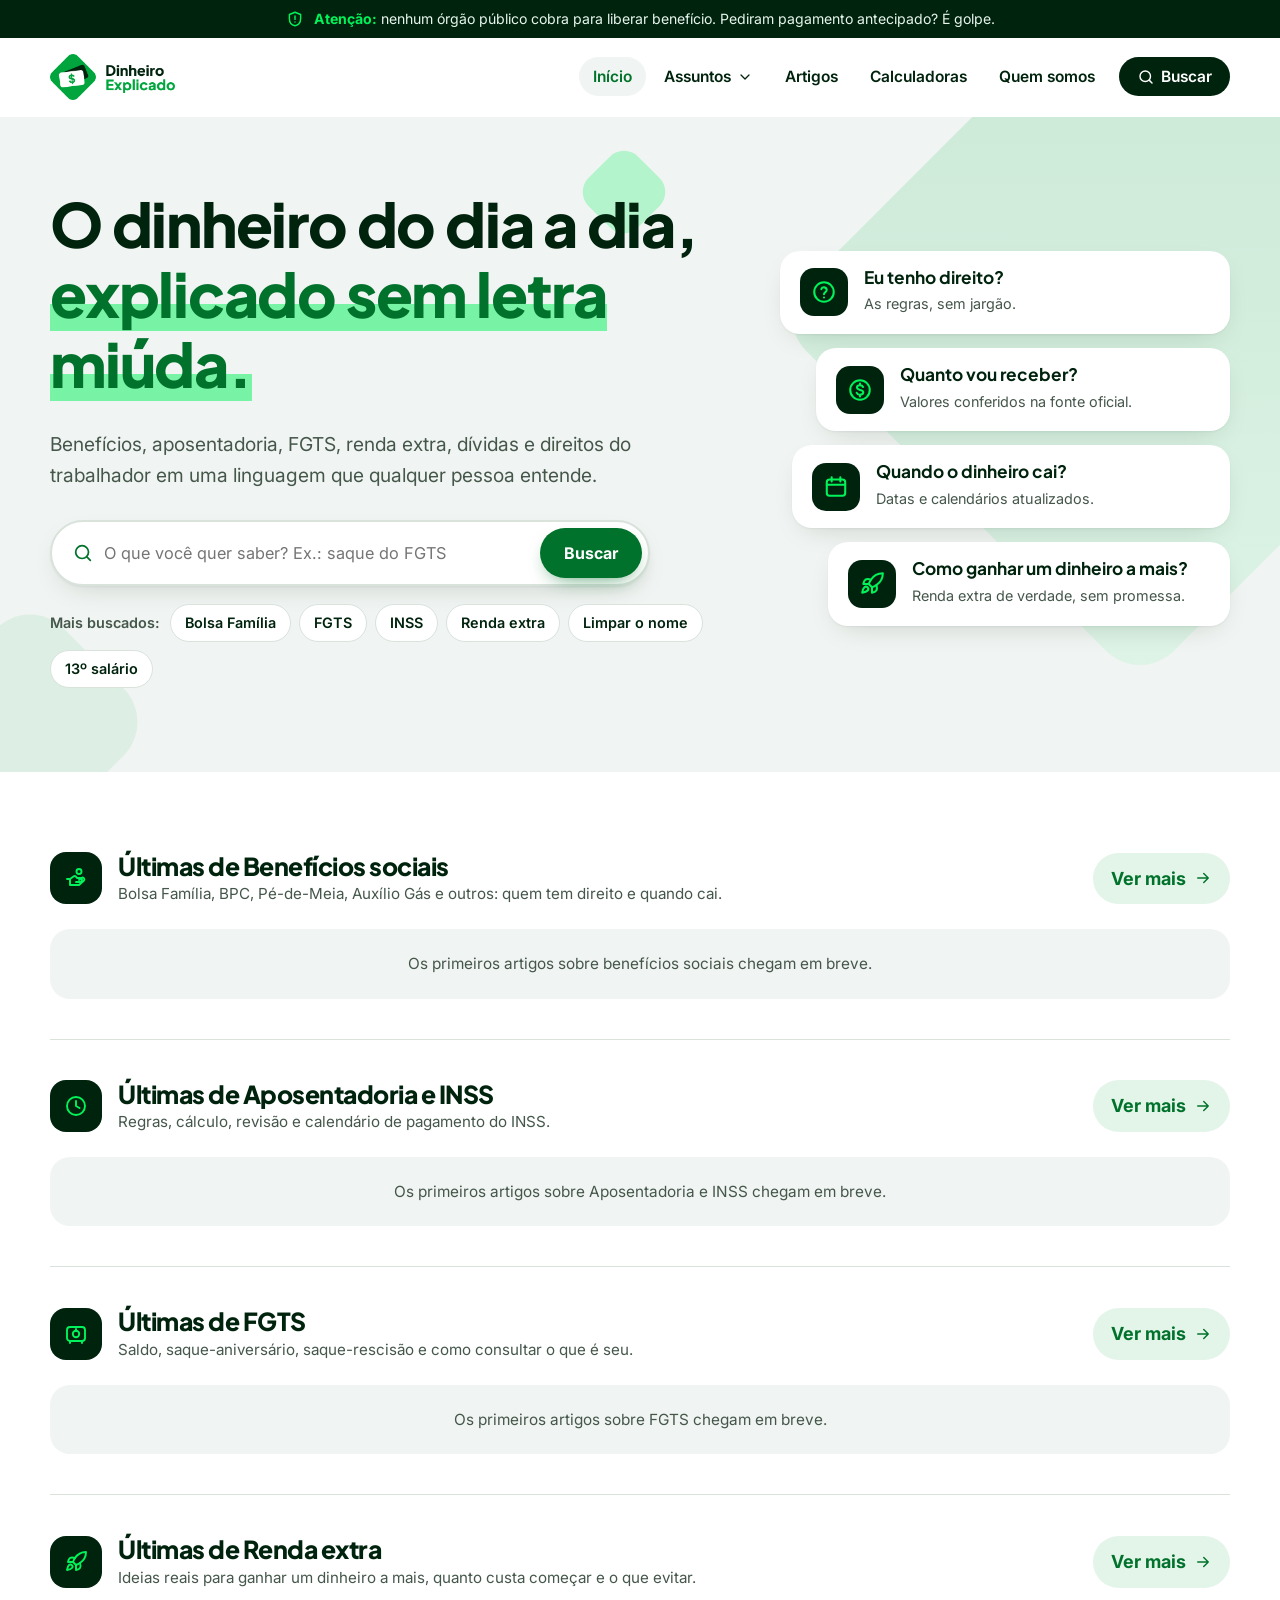
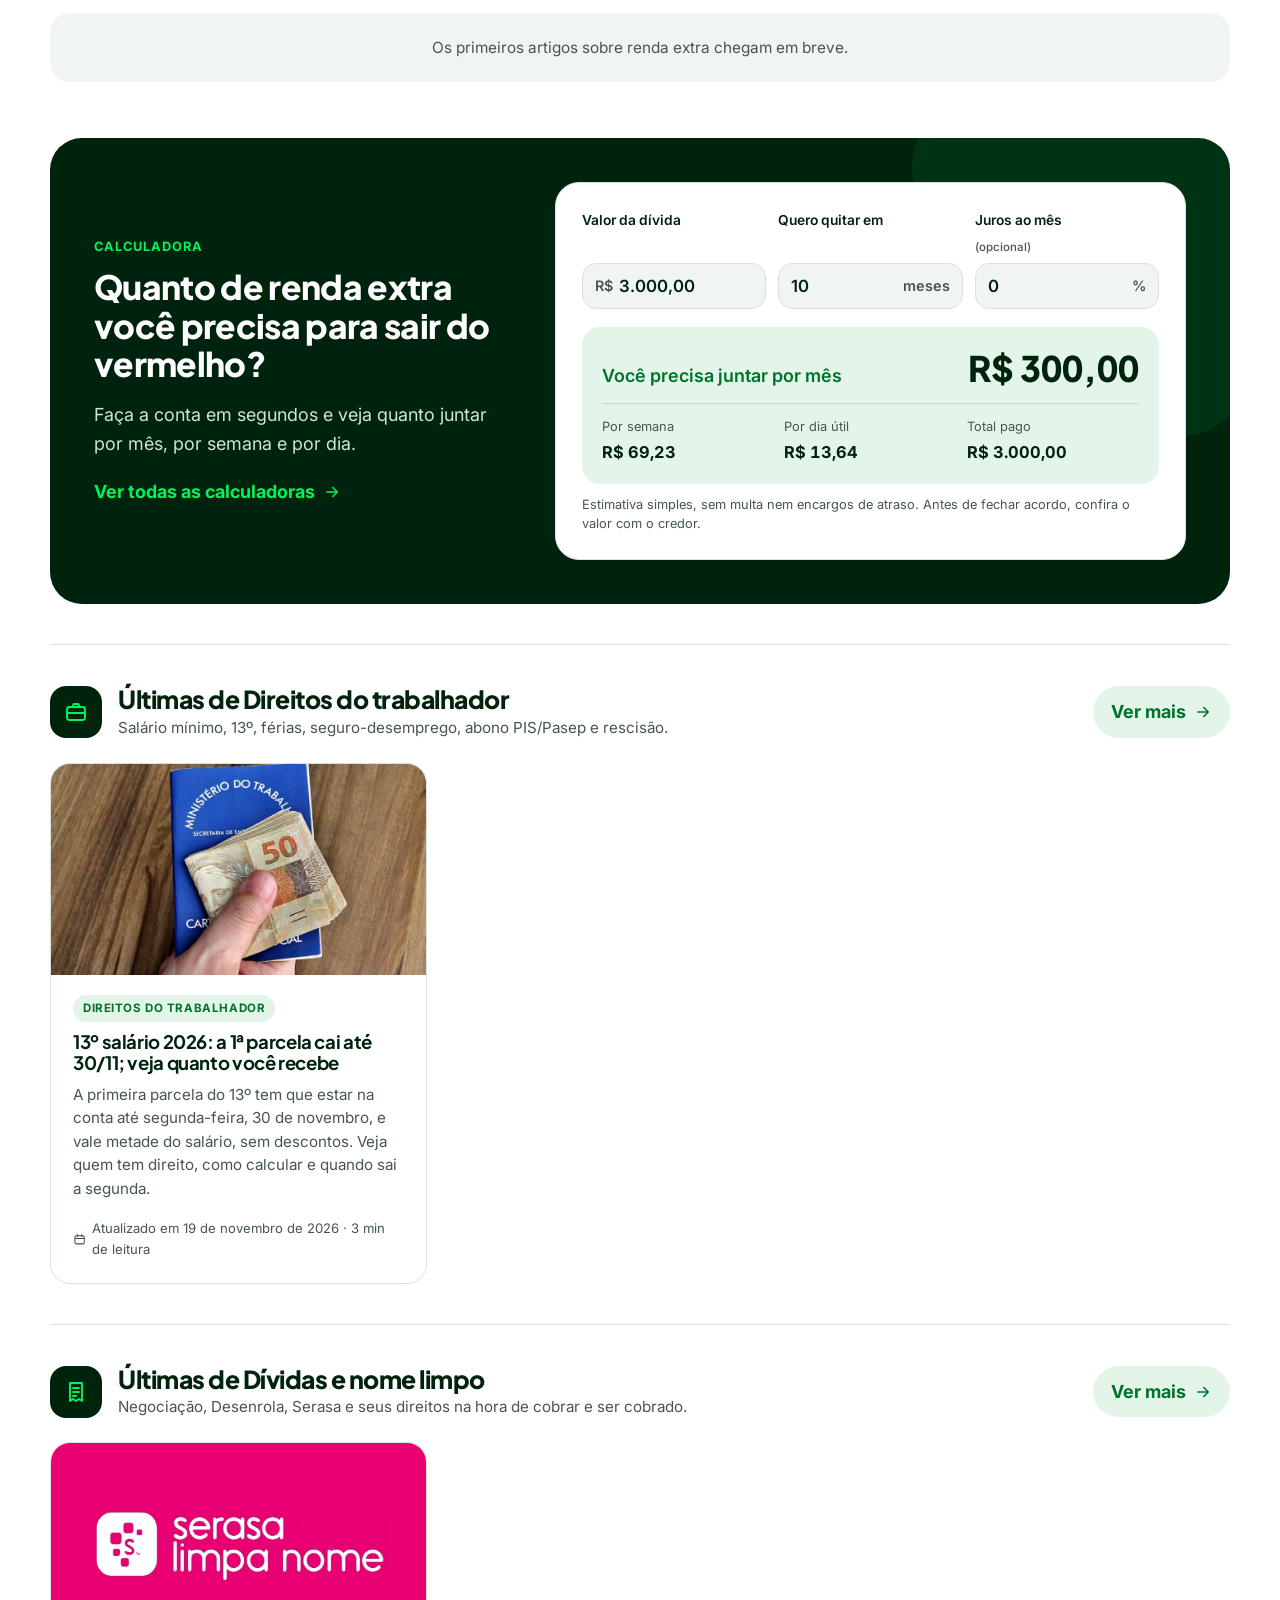
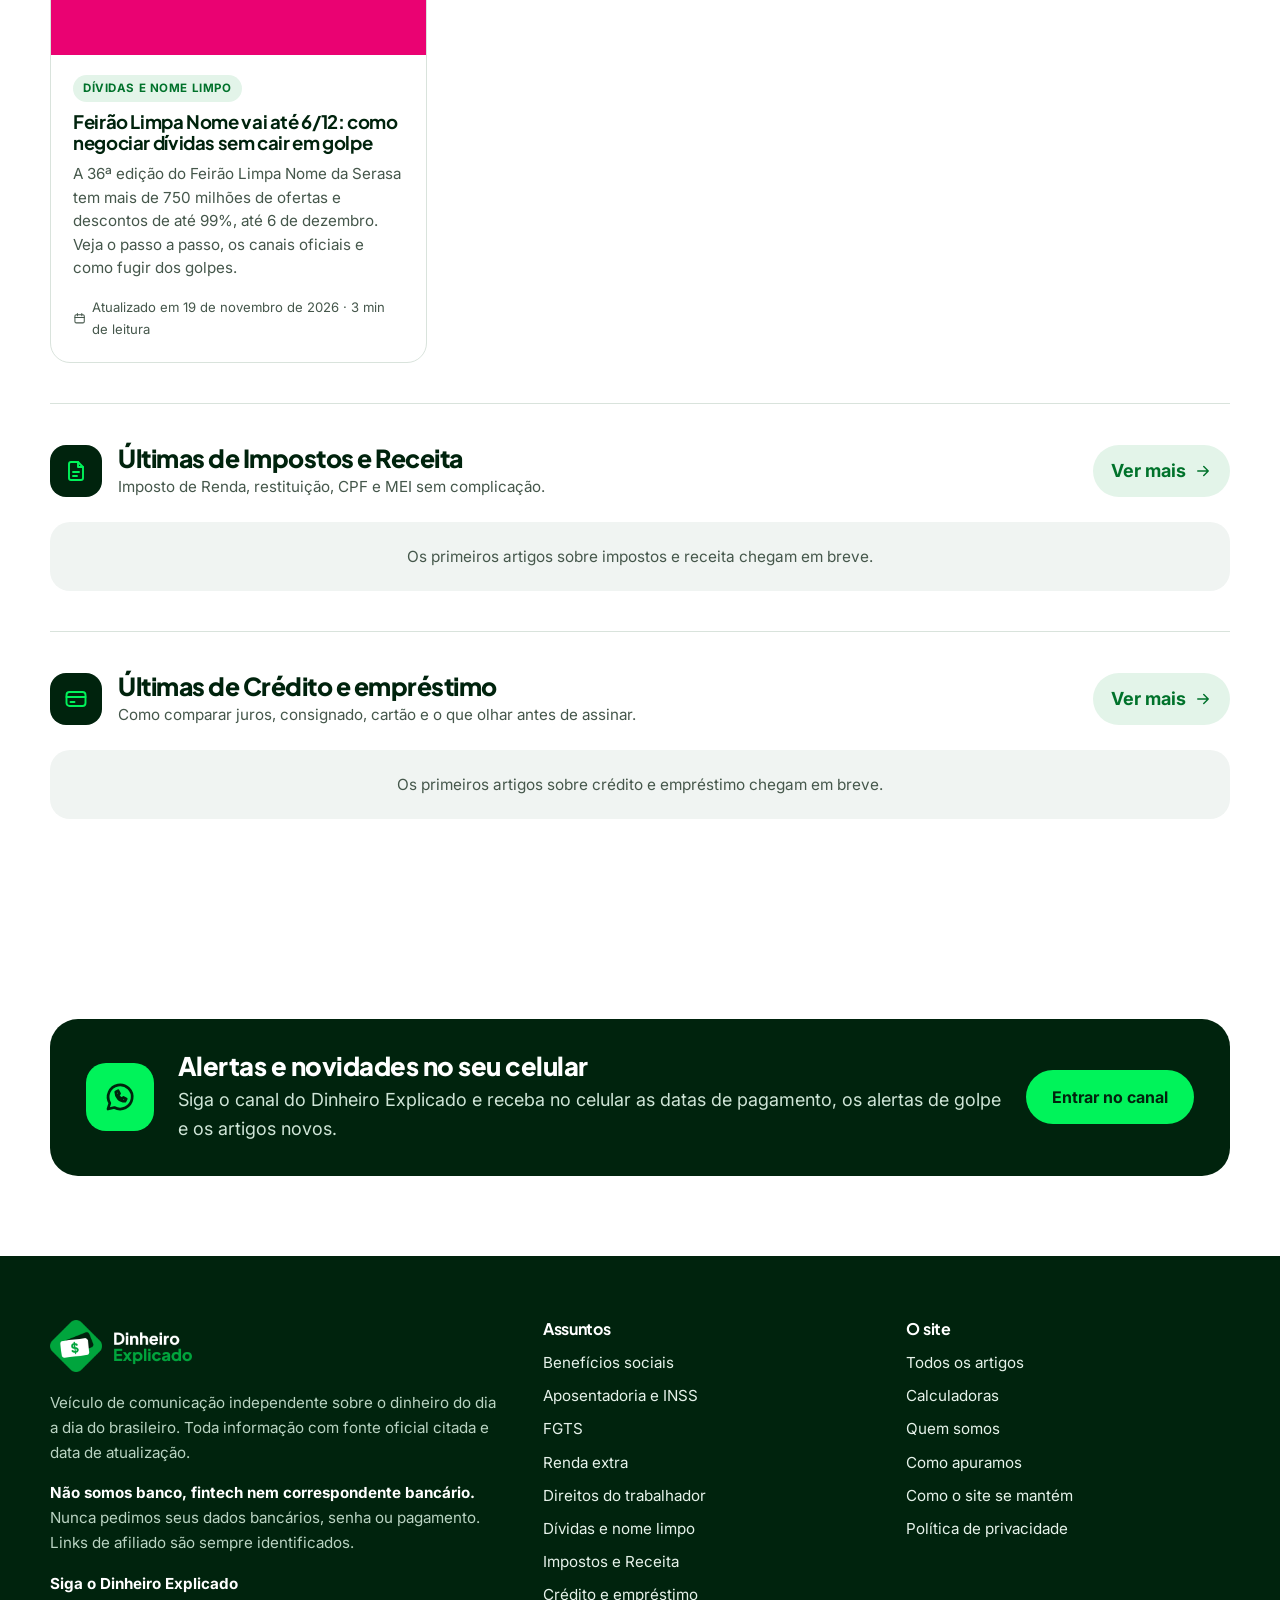
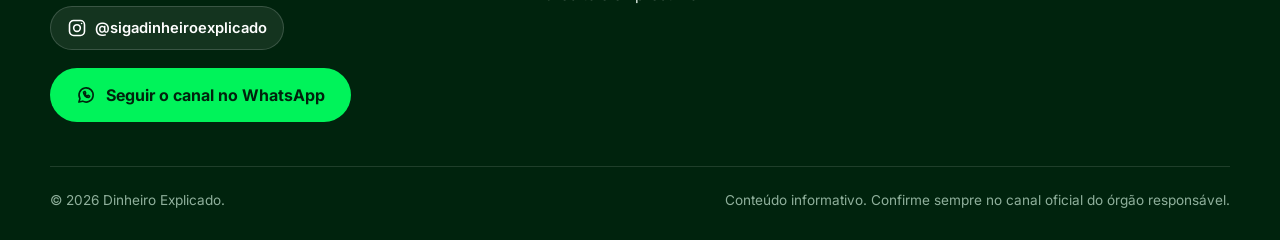
==== commit 81a8260a: "Capas dos artigos do 13º e do Feirão Limpa Nome Co-Authored-By: Claude Opus 5.5 <noreply@anthropic.c" ====
--- a/index.html
+++ b/index.html
@@ -79,13 +79,13 @@
 <div class="bloco-topo"><span class="ic cat-trabalho"><svg width="24" height="24" viewBox="0 0 24 24" fill="none" stroke="currentColor" stroke-width="1.9" stroke-linecap="round" stroke-linejoin="round" aria-hidden="true"><rect x="3" y="7" width="18" height="13" rx="2.5"/><path d="M9 7V5.5A1.5 1.5 0 0 1 10.5 4h3A1.5 1.5 0 0 1 15 5.5V7M3 13h18"/></svg></span><div><h2>Últimas de Direitos do trabalhador</h2><p>Salário mínimo, 13º, férias, seguro-desemprego, abono PIS/Pasep e rescisão.</p></div>
 <a class="ver-mais" href="blog/?assunto=trabalho">Ver mais <svg width="18" height="18" viewBox="0 0 24 24" fill="none" stroke="currentColor" stroke-width="1.9" stroke-linecap="round" stroke-linejoin="round" aria-hidden="true"><path d="M5 12h14M13 6l6 6-6 6"/></svg><span class="sr"> sobre Direitos do trabalhador</span></a></div>
 <div class="grade-posts"><article class="card revela" data-assunto="trabalho" data-busca="13º salário 2026: a 1ª parcela cai até 30/11; veja quanto você recebe a primeira parcela do 13º tem que estar na conta até segunda-feira, 30 de novembro, e vale metade do salário, sem descontos. veja quem tem direito, como calcular e quando sai a segunda. direitos do trabalhador">
-<div class="capa capa-ic cat-trabalho"><svg width="54" height="54" viewBox="0 0 24 24" fill="none" stroke="currentColor" stroke-width="1.9" stroke-linecap="round" stroke-linejoin="round" aria-hidden="true"><rect x="3" y="7" width="18" height="13" rx="2.5"/><path d="M9 7V5.5A1.5 1.5 0 0 1 10.5 4h3A1.5 1.5 0 0 1 15 5.5V7M3 13h18"/></svg></div><div class="corpo"><div class="card-tags"><span class="etiqueta">Direitos do trabalhador</span></div>
+<div class="capa"><img src="img/capa-13-salario-2026.jpg" alt="Mão segurando notas de 50 reais sobre uma carteira de trabalho azul" loading="lazy"></div><div class="corpo"><div class="card-tags"><span class="etiqueta">Direitos do trabalhador</span></div>
 <h3><a href="blog/13-salario-2026-primeira-parcela/">13º salário 2026: a 1ª parcela cai até 30/11; veja quanto você recebe</a></h3><p>A primeira parcela do 13º tem que estar na conta até segunda-feira, 30 de novembro, e vale metade do salário, sem descontos. Veja quem tem direito, como calcular e quando sai a segunda.</p>
 <span class="meta"><svg width="15" height="15" viewBox="0 0 24 24" fill="none" stroke="currentColor" stroke-width="1.9" stroke-linecap="round" stroke-linejoin="round" aria-hidden="true"><rect x="3.5" y="5" width="17" height="15" rx="2.5"/><path d="M3.5 10h17M8 3v4M16 3v4"/></svg> Atualizado em 19 de novembro de 2026 · 3 min de leitura</span></div></article></div></div><div class="bloco-assunto revela" id="assunto-dividas">
 <div class="bloco-topo"><span class="ic cat-dividas"><svg width="24" height="24" viewBox="0 0 24 24" fill="none" stroke="currentColor" stroke-width="1.9" stroke-linecap="round" stroke-linejoin="round" aria-hidden="true"><path d="M6 3h12v18l-3-2-3 2-3-2-3 2z"/><path d="M9 8h6M9 12h6M9 16h3"/></svg></span><div><h2>Últimas de Dívidas e nome limpo</h2><p>Negociação, Desenrola, Serasa e seus direitos na hora de cobrar e ser cobrado.</p></div>
 <a class="ver-mais" href="blog/?assunto=dividas">Ver mais <svg width="18" height="18" viewBox="0 0 24 24" fill="none" stroke="currentColor" stroke-width="1.9" stroke-linecap="round" stroke-linejoin="round" aria-hidden="true"><path d="M5 12h14M13 6l6 6-6 6"/></svg><span class="sr"> sobre Dívidas e nome limpo</span></a></div>
 <div class="grade-posts"><article class="card revela" data-assunto="dividas" data-busca="feirão limpa nome vai até 6/12: como negociar dívidas sem cair em golpe a 36ª edição do feirão limpa nome da serasa tem mais de 750 milhões de ofertas e descontos de até 99%, até 6 de dezembro. veja o passo a passo, os canais oficiais e como fugir dos golpes. dívidas e nome limpo">
-<div class="capa capa-ic cat-dividas"><svg width="54" height="54" viewBox="0 0 24 24" fill="none" stroke="currentColor" stroke-width="1.9" stroke-linecap="round" stroke-linejoin="round" aria-hidden="true"><path d="M6 3h12v18l-3-2-3 2-3-2-3 2z"/><path d="M9 8h6M9 12h6M9 16h3"/></svg></div><div class="corpo"><div class="card-tags"><span class="etiqueta">Dívidas e nome limpo</span></div>
+<div class="capa"><img src="img/capa-feirao-limpa-nome.jpg" alt="Logotipo do Serasa Limpa Nome em fundo rosa" loading="lazy"></div><div class="corpo"><div class="card-tags"><span class="etiqueta">Dívidas e nome limpo</span></div>
 <h3><a href="blog/feirao-limpa-nome-serasa-como-negociar/">Feirão Limpa Nome vai até 6/12: como negociar dívidas sem cair em golpe</a></h3><p>A 36ª edição do Feirão Limpa Nome da Serasa tem mais de 750 milhões de ofertas e descontos de até 99%, até 6 de dezembro. Veja o passo a passo, os canais oficiais e como fugir dos golpes.</p>
 <span class="meta"><svg width="15" height="15" viewBox="0 0 24 24" fill="none" stroke="currentColor" stroke-width="1.9" stroke-linecap="round" stroke-linejoin="round" aria-hidden="true"><rect x="3.5" y="5" width="17" height="15" rx="2.5"/><path d="M3.5 10h17M8 3v4M16 3v4"/></svg> Atualizado em 19 de novembro de 2026 · 3 min de leitura</span></div></article></div></div><div class="bloco-assunto revela" id="assunto-impostos">
 <div class="bloco-topo"><span class="ic cat-impostos"><svg width="24" height="24" viewBox="0 0 24 24" fill="none" stroke="currentColor" stroke-width="1.9" stroke-linecap="round" stroke-linejoin="round" aria-hidden="true"><path d="M14 3H7a2 2 0 0 0-2 2v14a2 2 0 0 0 2 2h10a2 2 0 0 0 2-2V8z"/><path d="M14 3v5h5M9 13h6M9 17h4"/></svg></span><div><h2>Últimas de Impostos e Receita</h2><p>Imposto de Renda, restituição, CPF e MEI sem complicação.</p></div>
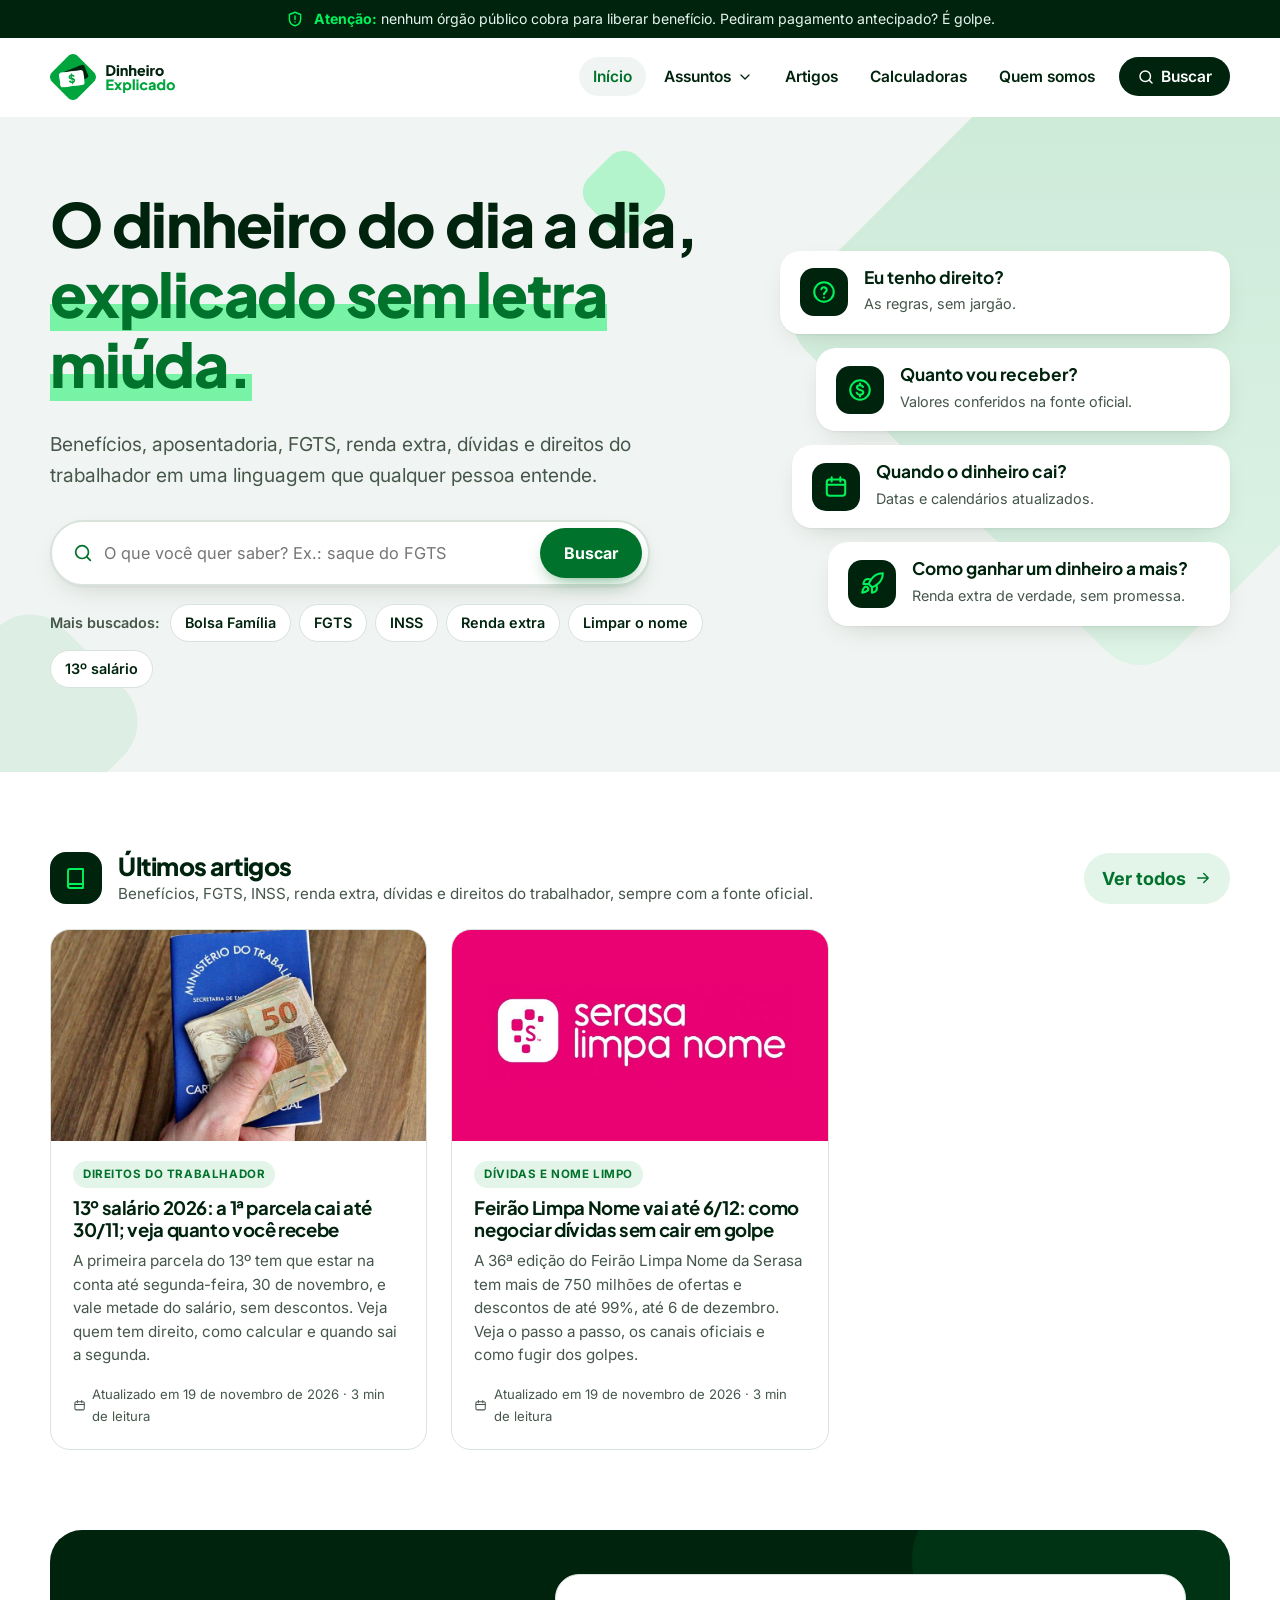
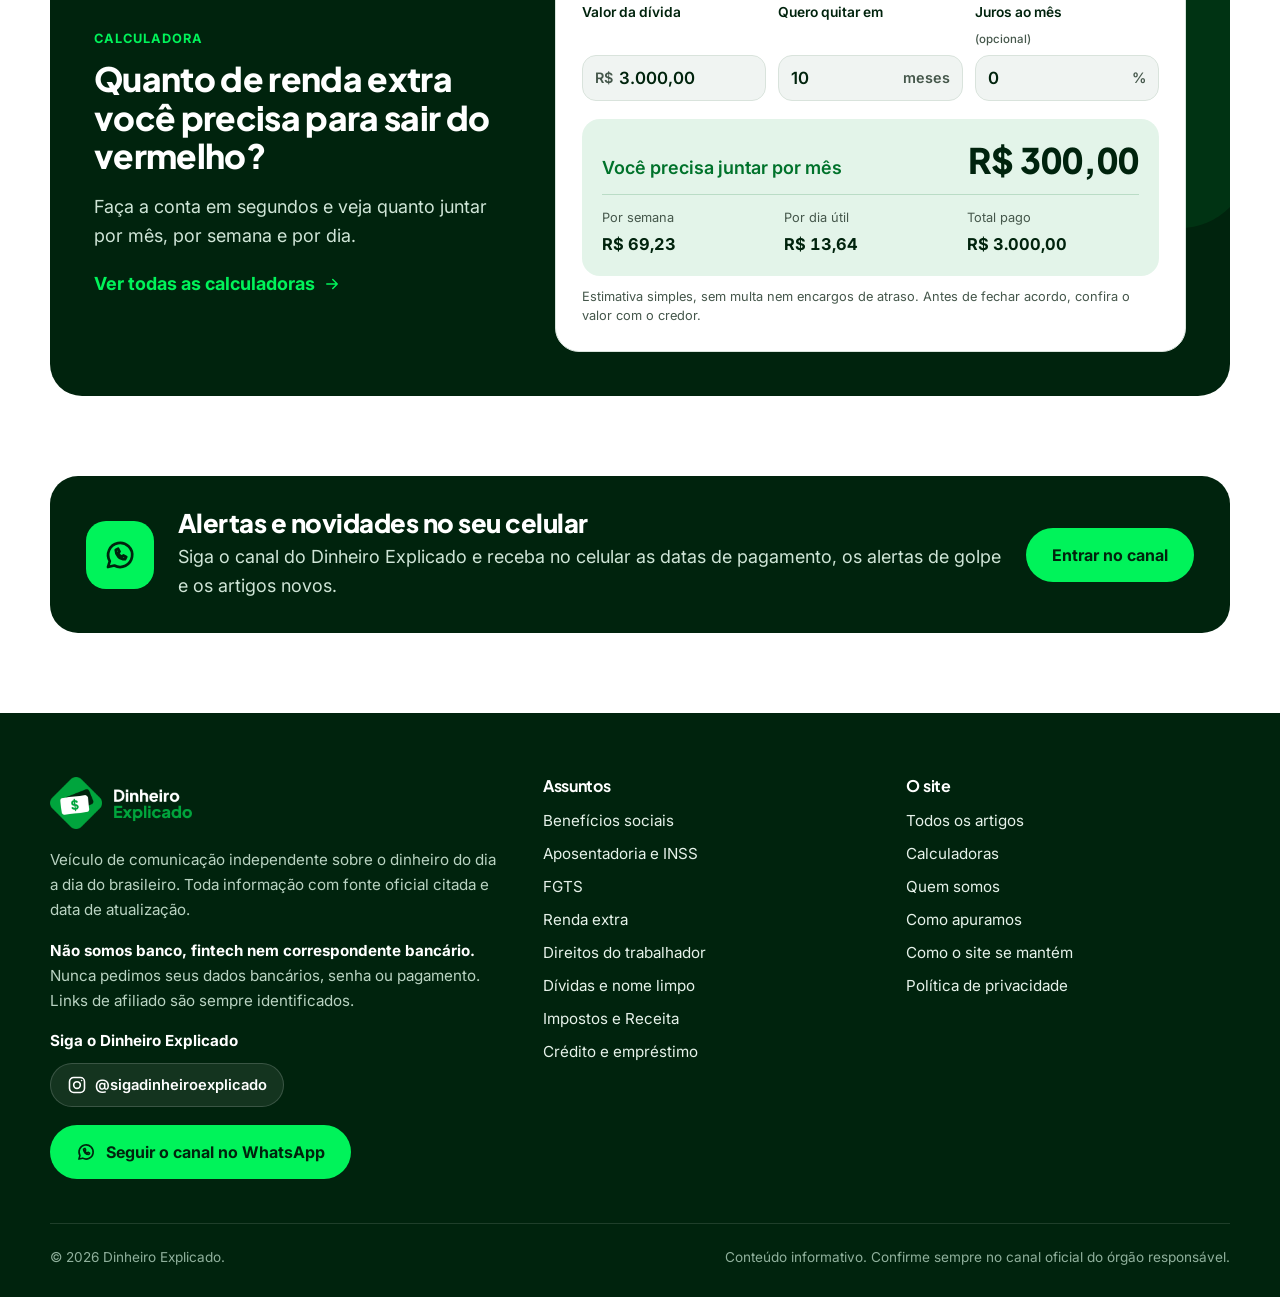
==== commit ee77348f: "Página inicial: todos os artigos juntos em Últimos artigos, como na Caramelos e Cia Co-Authored-By: " ====
--- a/index.html
+++ b/index.html
@@ -44,21 +44,18 @@
 </div>
 </div></section>
 
-<section class="secao" id="assuntos"><div class="wrap">
-<h2 class="sr">Últimos artigos por assunto</h2>
-<div class="bloco-assunto revela" id="assunto-beneficios">
-<div class="bloco-topo"><span class="ic cat-beneficios"><svg width="24" height="24" viewBox="0 0 24 24" fill="none" stroke="currentColor" stroke-width="1.9" stroke-linecap="round" stroke-linejoin="round" aria-hidden="true"><path d="M3 13h3l3.5-2.5a2 2 0 0 1 2.5.2L13 12h3a2 2 0 0 1 0 4h-4"/><path d="M6 13v6h9l5-4.5a1.8 1.8 0 0 0-2.4-2.6L15 14"/><circle cx="15" cy="5.5" r="2.5"/></svg></span><div><h2>Últimas de Benefícios sociais</h2><p>Bolsa Família, BPC, Pé-de-Meia, Auxílio Gás e outros: quem tem direito e quando cai.</p></div>
-<a class="ver-mais" href="blog/?assunto=beneficios">Ver mais <svg width="18" height="18" viewBox="0 0 24 24" fill="none" stroke="currentColor" stroke-width="1.9" stroke-linecap="round" stroke-linejoin="round" aria-hidden="true"><path d="M5 12h14M13 6l6 6-6 6"/></svg><span class="sr"> sobre Benefícios sociais</span></a></div>
-<div class="vazio vazio-mini">Os primeiros artigos sobre benefícios sociais chegam em breve.</div></div><div class="bloco-assunto revela" id="assunto-aposentadoria">
-<div class="bloco-topo"><span class="ic cat-aposentadoria"><svg width="24" height="24" viewBox="0 0 24 24" fill="none" stroke="currentColor" stroke-width="1.9" stroke-linecap="round" stroke-linejoin="round" aria-hidden="true"><circle cx="12" cy="12" r="9"/><path d="M12 7v5l3.5 2"/></svg></span><div><h2>Últimas de Aposentadoria e INSS</h2><p>Regras, cálculo, revisão e calendário de pagamento do INSS.</p></div>
-<a class="ver-mais" href="blog/?assunto=aposentadoria">Ver mais <svg width="18" height="18" viewBox="0 0 24 24" fill="none" stroke="currentColor" stroke-width="1.9" stroke-linecap="round" stroke-linejoin="round" aria-hidden="true"><path d="M5 12h14M13 6l6 6-6 6"/></svg><span class="sr"> sobre Aposentadoria e INSS</span></a></div>
-<div class="vazio vazio-mini">Os primeiros artigos sobre Aposentadoria e INSS chegam em breve.</div></div><div class="bloco-assunto revela" id="assunto-fgts">
-<div class="bloco-topo"><span class="ic cat-fgts"><svg width="24" height="24" viewBox="0 0 24 24" fill="none" stroke="currentColor" stroke-width="1.9" stroke-linecap="round" stroke-linejoin="round" aria-hidden="true"><rect x="3" y="5" width="18" height="14" rx="3"/><circle cx="12" cy="12" r="3.2"/><path d="M12 8.8V7M6 19v2M18 19v2"/></svg></span><div><h2>Últimas de FGTS</h2><p>Saldo, saque-aniversário, saque-rescisão e como consultar o que é seu.</p></div>
-<a class="ver-mais" href="blog/?assunto=fgts">Ver mais <svg width="18" height="18" viewBox="0 0 24 24" fill="none" stroke="currentColor" stroke-width="1.9" stroke-linecap="round" stroke-linejoin="round" aria-hidden="true"><path d="M5 12h14M13 6l6 6-6 6"/></svg><span class="sr"> sobre FGTS</span></a></div>
-<div class="vazio vazio-mini">Os primeiros artigos sobre FGTS chegam em breve.</div></div><div class="bloco-assunto revela" id="assunto-renda-extra">
-<div class="bloco-topo"><span class="ic cat-renda-extra"><svg width="24" height="24" viewBox="0 0 24 24" fill="none" stroke="currentColor" stroke-width="1.9" stroke-linecap="round" stroke-linejoin="round" aria-hidden="true"><path d="M5 15c-1.5 1.3-2 5-2 5s3.7-.5 5-2c.7-.8.7-2.1-.1-2.9a2.2 2.2 0 0 0-2.9-.1z"/><path d="M12 15l-3-3a22 22 0 0 1 2-3.9A12.9 12.9 0 0 1 22 2c0 2.7-.8 7.5-6 11a22.4 22.4 0 0 1-4 2z"/><path d="M9 12H4s.5-3 2-4c1.6-1.1 5 0 5 0M12 15v5s3-.5 4-2c1.1-1.6 0-5 0-5"/></svg></span><div><h2>Últimas de Renda extra</h2><p>Ideias reais para ganhar um dinheiro a mais, quanto custa começar e o que evitar.</p></div>
-<a class="ver-mais" href="blog/?assunto=renda-extra">Ver mais <svg width="18" height="18" viewBox="0 0 24 24" fill="none" stroke="currentColor" stroke-width="1.9" stroke-linecap="round" stroke-linejoin="round" aria-hidden="true"><path d="M5 12h14M13 6l6 6-6 6"/></svg><span class="sr"> sobre Renda extra</span></a></div>
-<div class="vazio vazio-mini">Os primeiros artigos sobre renda extra chegam em breve.</div></div><section class="faixa-calc revela"><div class="faixa-calc-texto"><span class="sobre">Calculadora</span>
+<section class="secao" id="artigos"><div class="wrap">
+<div class="bloco-topo"><span class="ic"><svg width="24" height="24" viewBox="0 0 24 24" fill="none" stroke="currentColor" stroke-width="1.9" stroke-linecap="round" stroke-linejoin="round" aria-hidden="true"><path d="M4 5a2 2 0 0 1 2-2h13v15H6a2 2 0 0 0-2 2z"/><path d="M4 20a2 2 0 0 0 2 2h13v-4"/></svg></span><div><h2>Últimos artigos</h2><p>Benefícios, FGTS, INSS, renda extra, dívidas e direitos do trabalhador, sempre com a fonte oficial.</p></div>
+<a class="ver-mais" href="blog/">Ver todos <svg width="18" height="18" viewBox="0 0 24 24" fill="none" stroke="currentColor" stroke-width="1.9" stroke-linecap="round" stroke-linejoin="round" aria-hidden="true"><path d="M5 12h14M13 6l6 6-6 6"/></svg></a></div>
+<div class="grade-posts"><article class="card revela" data-assunto="trabalho" data-busca="13º salário 2026: a 1ª parcela cai até 30/11; veja quanto você recebe a primeira parcela do 13º tem que estar na conta até segunda-feira, 30 de novembro, e vale metade do salário, sem descontos. veja quem tem direito, como calcular e quando sai a segunda. direitos do trabalhador">
+<div class="capa"><img src="img/capa-13-salario-2026.jpg" alt="Mão segurando notas de 50 reais sobre uma carteira de trabalho azul" loading="lazy"></div><div class="corpo"><div class="card-tags"><span class="etiqueta">Direitos do trabalhador</span></div>
+<h3><a href="blog/13-salario-2026-primeira-parcela/">13º salário 2026: a 1ª parcela cai até 30/11; veja quanto você recebe</a></h3><p>A primeira parcela do 13º tem que estar na conta até segunda-feira, 30 de novembro, e vale metade do salário, sem descontos. Veja quem tem direito, como calcular e quando sai a segunda.</p>
+<span class="meta"><svg width="15" height="15" viewBox="0 0 24 24" fill="none" stroke="currentColor" stroke-width="1.9" stroke-linecap="round" stroke-linejoin="round" aria-hidden="true"><rect x="3.5" y="5" width="17" height="15" rx="2.5"/><path d="M3.5 10h17M8 3v4M16 3v4"/></svg> Atualizado em 19 de novembro de 2026 · 3 min de leitura</span></div></article><article class="card revela" data-assunto="dividas" data-busca="feirão limpa nome vai até 6/12: como negociar dívidas sem cair em golpe a 36ª edição do feirão limpa nome da serasa tem mais de 750 milhões de ofertas e descontos de até 99%, até 6 de dezembro. veja o passo a passo, os canais oficiais e como fugir dos golpes. dívidas e nome limpo">
+<div class="capa"><img src="img/capa-feirao-limpa-nome.jpg" alt="Logotipo do Serasa Limpa Nome em fundo rosa" loading="lazy"></div><div class="corpo"><div class="card-tags"><span class="etiqueta">Dívidas e nome limpo</span></div>
+<h3><a href="blog/feirao-limpa-nome-serasa-como-negociar/">Feirão Limpa Nome vai até 6/12: como negociar dívidas sem cair em golpe</a></h3><p>A 36ª edição do Feirão Limpa Nome da Serasa tem mais de 750 milhões de ofertas e descontos de até 99%, até 6 de dezembro. Veja o passo a passo, os canais oficiais e como fugir dos golpes.</p>
+<span class="meta"><svg width="15" height="15" viewBox="0 0 24 24" fill="none" stroke="currentColor" stroke-width="1.9" stroke-linecap="round" stroke-linejoin="round" aria-hidden="true"><rect x="3.5" y="5" width="17" height="15" rx="2.5"/><path d="M3.5 10h17M8 3v4M16 3v4"/></svg> Atualizado em 19 de novembro de 2026 · 3 min de leitura</span></div></article></div>
+</div></section>
+<section class="secao" style="padding-top:0"><div class="wrap"><div class="faixa-calc revela" style="margin:0"><div class="faixa-calc-texto"><span class="sobre">Calculadora</span>
 <h2>Quanto de renda extra você precisa para sair do vermelho?</h2>
 <p>Faça a conta em segundos e veja quanto juntar por mês, por semana e por dia.</p>
 <a class="link-seta" href="ferramentas/">Ver todas as calculadoras <svg width="18" height="18" viewBox="0 0 24 24" fill="none" stroke="currentColor" stroke-width="1.9" stroke-linecap="round" stroke-linejoin="round" aria-hidden="true"><path d="M5 12h14M13 6l6 6-6 6"/></svg></a></div>
@@ -75,28 +72,9 @@
 <div class="res-linha"><div><span>Por semana</span><b data-r="semana">—</b></div><div><span>Por dia útil</span><b data-r="dia">—</b></div><div><span>Total pago</span><b data-r="total">—</b></div></div>
 </output>
 <p class="calc-nota">Estimativa simples, sem multa nem encargos de atraso. Antes de fechar acordo, confira o valor com o credor. </p>
-</form></section><div class="bloco-assunto revela" id="assunto-trabalho">
-<div class="bloco-topo"><span class="ic cat-trabalho"><svg width="24" height="24" viewBox="0 0 24 24" fill="none" stroke="currentColor" stroke-width="1.9" stroke-linecap="round" stroke-linejoin="round" aria-hidden="true"><rect x="3" y="7" width="18" height="13" rx="2.5"/><path d="M9 7V5.5A1.5 1.5 0 0 1 10.5 4h3A1.5 1.5 0 0 1 15 5.5V7M3 13h18"/></svg></span><div><h2>Últimas de Direitos do trabalhador</h2><p>Salário mínimo, 13º, férias, seguro-desemprego, abono PIS/Pasep e rescisão.</p></div>
-<a class="ver-mais" href="blog/?assunto=trabalho">Ver mais <svg width="18" height="18" viewBox="0 0 24 24" fill="none" stroke="currentColor" stroke-width="1.9" stroke-linecap="round" stroke-linejoin="round" aria-hidden="true"><path d="M5 12h14M13 6l6 6-6 6"/></svg><span class="sr"> sobre Direitos do trabalhador</span></a></div>
-<div class="grade-posts"><article class="card revela" data-assunto="trabalho" data-busca="13º salário 2026: a 1ª parcela cai até 30/11; veja quanto você recebe a primeira parcela do 13º tem que estar na conta até segunda-feira, 30 de novembro, e vale metade do salário, sem descontos. veja quem tem direito, como calcular e quando sai a segunda. direitos do trabalhador">
-<div class="capa"><img src="img/capa-13-salario-2026.jpg" alt="Mão segurando notas de 50 reais sobre uma carteira de trabalho azul" loading="lazy"></div><div class="corpo"><div class="card-tags"><span class="etiqueta">Direitos do trabalhador</span></div>
-<h3><a href="blog/13-salario-2026-primeira-parcela/">13º salário 2026: a 1ª parcela cai até 30/11; veja quanto você recebe</a></h3><p>A primeira parcela do 13º tem que estar na conta até segunda-feira, 30 de novembro, e vale metade do salário, sem descontos. Veja quem tem direito, como calcular e quando sai a segunda.</p>
-<span class="meta"><svg width="15" height="15" viewBox="0 0 24 24" fill="none" stroke="currentColor" stroke-width="1.9" stroke-linecap="round" stroke-linejoin="round" aria-hidden="true"><rect x="3.5" y="5" width="17" height="15" rx="2.5"/><path d="M3.5 10h17M8 3v4M16 3v4"/></svg> Atualizado em 19 de novembro de 2026 · 3 min de leitura</span></div></article></div></div><div class="bloco-assunto revela" id="assunto-dividas">
-<div class="bloco-topo"><span class="ic cat-dividas"><svg width="24" height="24" viewBox="0 0 24 24" fill="none" stroke="currentColor" stroke-width="1.9" stroke-linecap="round" stroke-linejoin="round" aria-hidden="true"><path d="M6 3h12v18l-3-2-3 2-3-2-3 2z"/><path d="M9 8h6M9 12h6M9 16h3"/></svg></span><div><h2>Últimas de Dívidas e nome limpo</h2><p>Negociação, Desenrola, Serasa e seus direitos na hora de cobrar e ser cobrado.</p></div>
-<a class="ver-mais" href="blog/?assunto=dividas">Ver mais <svg width="18" height="18" viewBox="0 0 24 24" fill="none" stroke="currentColor" stroke-width="1.9" stroke-linecap="round" stroke-linejoin="round" aria-hidden="true"><path d="M5 12h14M13 6l6 6-6 6"/></svg><span class="sr"> sobre Dívidas e nome limpo</span></a></div>
-<div class="grade-posts"><article class="card revela" data-assunto="dividas" data-busca="feirão limpa nome vai até 6/12: como negociar dívidas sem cair em golpe a 36ª edição do feirão limpa nome da serasa tem mais de 750 milhões de ofertas e descontos de até 99%, até 6 de dezembro. veja o passo a passo, os canais oficiais e como fugir dos golpes. dívidas e nome limpo">
-<div class="capa"><img src="img/capa-feirao-limpa-nome.jpg" alt="Logotipo do Serasa Limpa Nome em fundo rosa" loading="lazy"></div><div class="corpo"><div class="card-tags"><span class="etiqueta">Dívidas e nome limpo</span></div>
-<h3><a href="blog/feirao-limpa-nome-serasa-como-negociar/">Feirão Limpa Nome vai até 6/12: como negociar dívidas sem cair em golpe</a></h3><p>A 36ª edição do Feirão Limpa Nome da Serasa tem mais de 750 milhões de ofertas e descontos de até 99%, até 6 de dezembro. Veja o passo a passo, os canais oficiais e como fugir dos golpes.</p>
-<span class="meta"><svg width="15" height="15" viewBox="0 0 24 24" fill="none" stroke="currentColor" stroke-width="1.9" stroke-linecap="round" stroke-linejoin="round" aria-hidden="true"><rect x="3.5" y="5" width="17" height="15" rx="2.5"/><path d="M3.5 10h17M8 3v4M16 3v4"/></svg> Atualizado em 19 de novembro de 2026 · 3 min de leitura</span></div></article></div></div><div class="bloco-assunto revela" id="assunto-impostos">
-<div class="bloco-topo"><span class="ic cat-impostos"><svg width="24" height="24" viewBox="0 0 24 24" fill="none" stroke="currentColor" stroke-width="1.9" stroke-linecap="round" stroke-linejoin="round" aria-hidden="true"><path d="M14 3H7a2 2 0 0 0-2 2v14a2 2 0 0 0 2 2h10a2 2 0 0 0 2-2V8z"/><path d="M14 3v5h5M9 13h6M9 17h4"/></svg></span><div><h2>Últimas de Impostos e Receita</h2><p>Imposto de Renda, restituição, CPF e MEI sem complicação.</p></div>
-<a class="ver-mais" href="blog/?assunto=impostos">Ver mais <svg width="18" height="18" viewBox="0 0 24 24" fill="none" stroke="currentColor" stroke-width="1.9" stroke-linecap="round" stroke-linejoin="round" aria-hidden="true"><path d="M5 12h14M13 6l6 6-6 6"/></svg><span class="sr"> sobre Impostos e Receita</span></a></div>
-<div class="vazio vazio-mini">Os primeiros artigos sobre impostos e receita chegam em breve.</div></div><div class="bloco-assunto revela" id="assunto-credito">
-<div class="bloco-topo"><span class="ic cat-credito"><svg width="24" height="24" viewBox="0 0 24 24" fill="none" stroke="currentColor" stroke-width="1.9" stroke-linecap="round" stroke-linejoin="round" aria-hidden="true"><rect x="2.5" y="5" width="19" height="14" rx="3"/><path d="M2.5 10h19M6.5 15h4"/></svg></span><div><h2>Últimas de Crédito e empréstimo</h2><p>Como comparar juros, consignado, cartão e o que olhar antes de assinar.</p></div>
-<a class="ver-mais" href="blog/?assunto=credito">Ver mais <svg width="18" height="18" viewBox="0 0 24 24" fill="none" stroke="currentColor" stroke-width="1.9" stroke-linecap="round" stroke-linejoin="round" aria-hidden="true"><path d="M5 12h14M13 6l6 6-6 6"/></svg><span class="sr"> sobre Crédito e empréstimo</span></a></div>
-<div class="vazio vazio-mini">Os primeiros artigos sobre crédito e empréstimo chegam em breve.</div></div>
-</div></section>
+</form></div></div></section>
 
-<section class="secao"><div class="wrap"><div class="cta-grupo revela"><span class="ic"><svg width="34" height="34" viewBox="0 0 24 24" fill="none" stroke="currentColor" stroke-width="1.9" stroke-linecap="round" stroke-linejoin="round" aria-hidden="true"><path d="M3.5 20.5l1.3-4.2A8.5 8.5 0 1 1 8 19.4z"/><path d="M9 8.5c0 3.5 2.6 6.5 6.5 6.5l.9-1.7-2-1-1 1c-1-.4-2.2-1.6-2.7-2.7l1-1-1-2z"/></svg></span><div><h2>Alertas e novidades no seu celular</h2><p>Siga o canal do Dinheiro Explicado e receba no celular as datas de pagamento, os alertas de golpe e os artigos novos.</p></div>
+<section class="secao" style="padding-top:0"><div class="wrap"><div class="cta-grupo revela"><span class="ic"><svg width="34" height="34" viewBox="0 0 24 24" fill="none" stroke="currentColor" stroke-width="1.9" stroke-linecap="round" stroke-linejoin="round" aria-hidden="true"><path d="M3.5 20.5l1.3-4.2A8.5 8.5 0 1 1 8 19.4z"/><path d="M9 8.5c0 3.5 2.6 6.5 6.5 6.5l.9-1.7-2-1-1 1c-1-.4-2.2-1.6-2.7-2.7l1-1-1-2z"/></svg></span><div><h2>Alertas e novidades no seu celular</h2><p>Siga o canal do Dinheiro Explicado e receba no celular as datas de pagamento, os alertas de golpe e os artigos novos.</p></div>
 <a class="btn btn-neon" href="https://whatsapp.com/channel/0029Vb900N5J93wZPBV8jD1p" target="_blank" rel="noopener">Entrar no canal</a></div></div></section>
 
 </main>
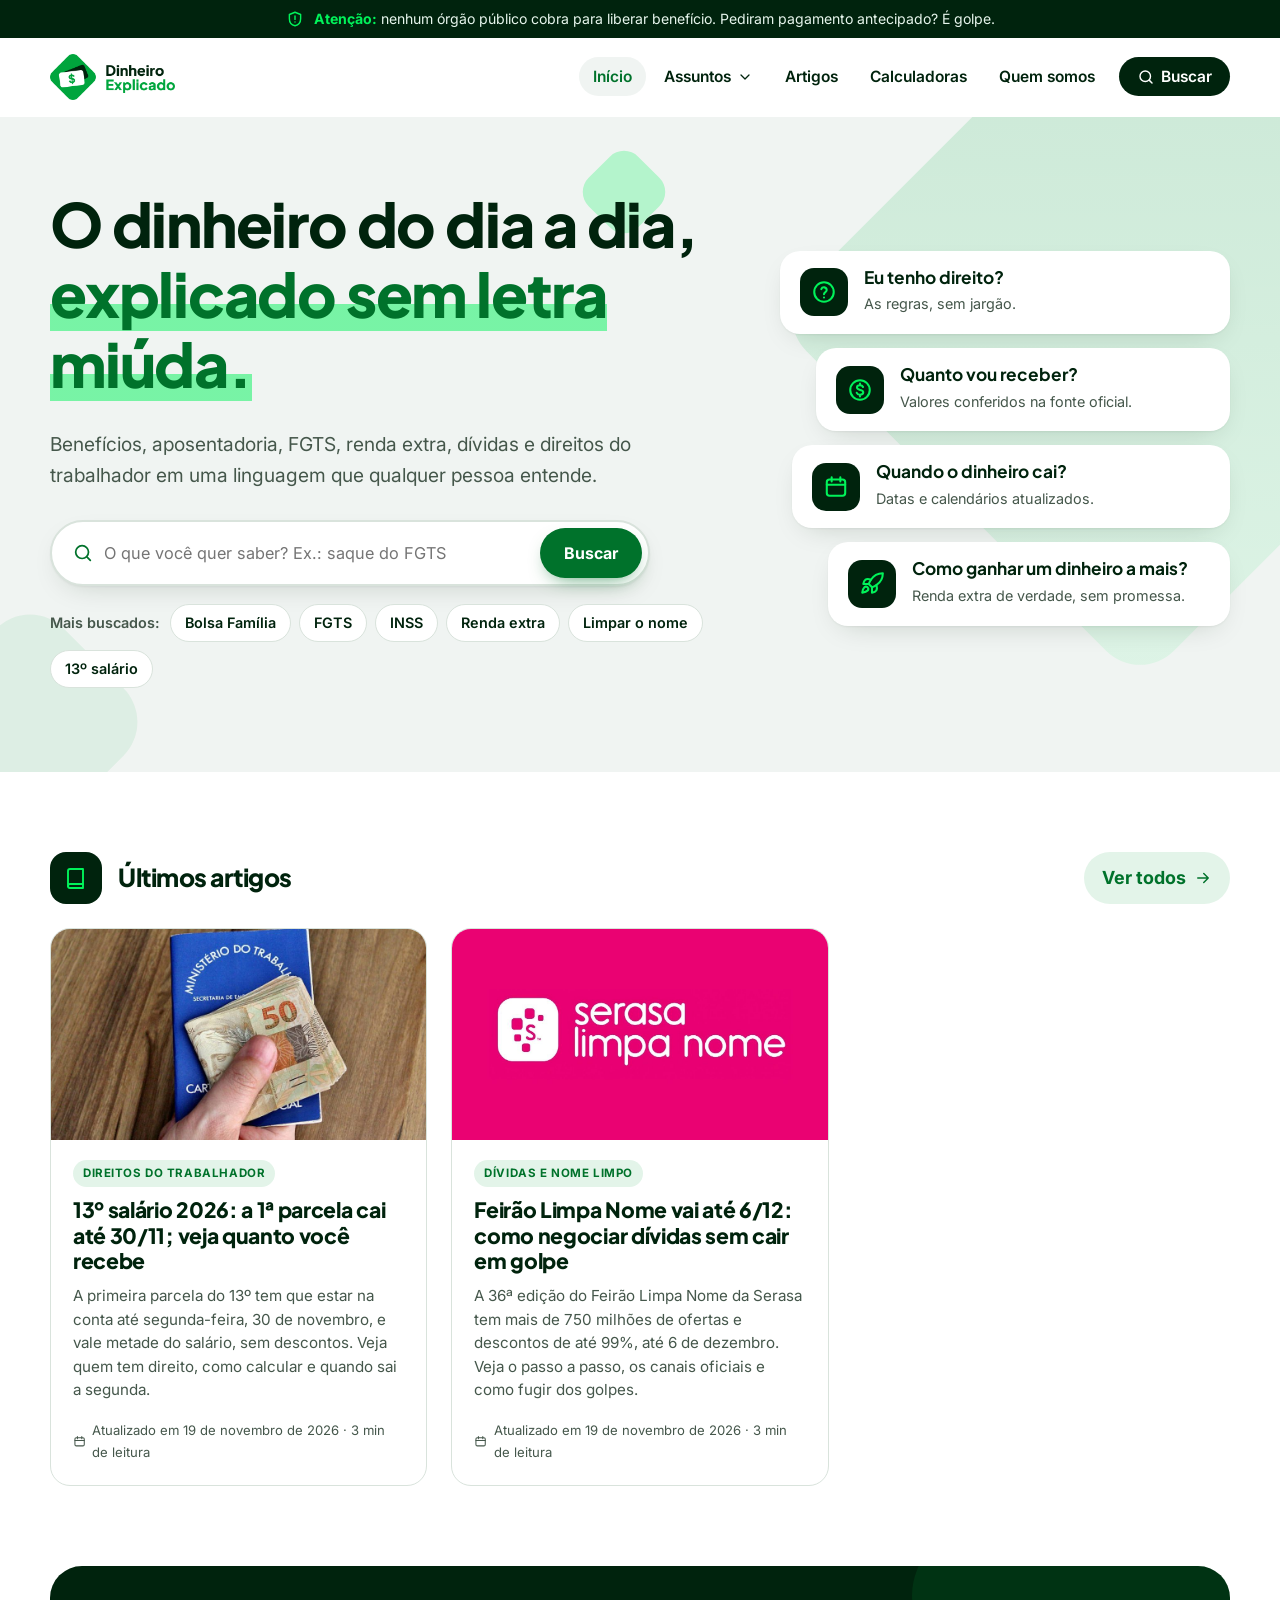
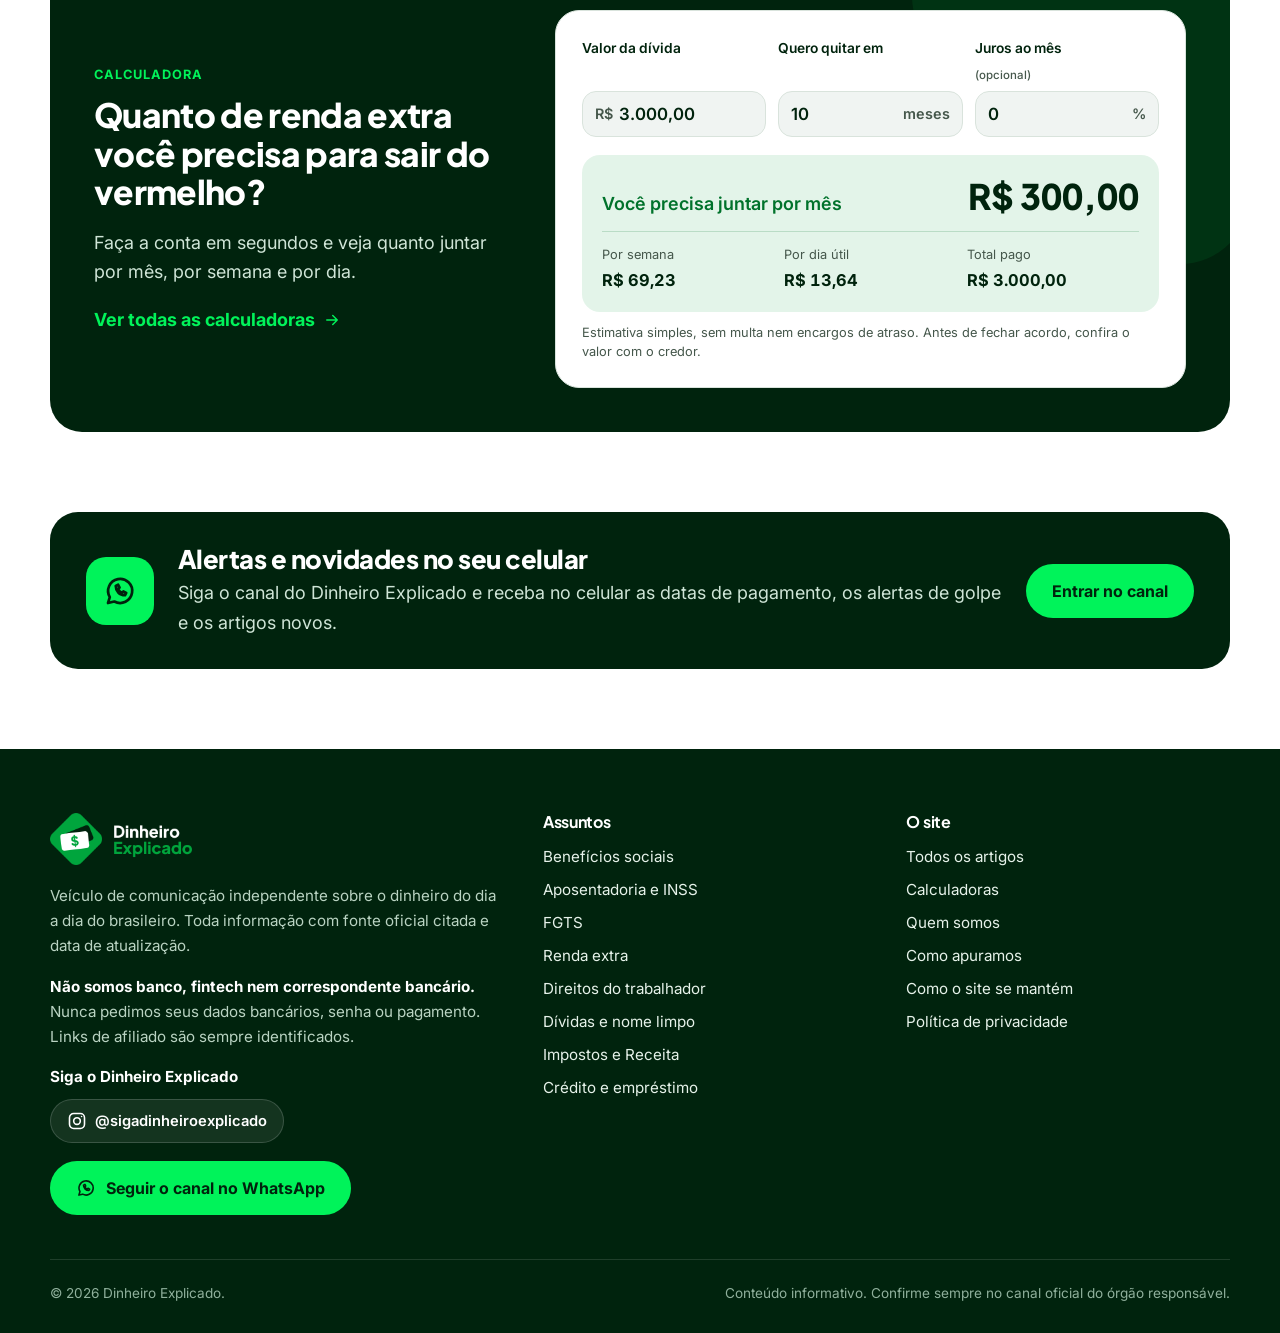
==== commit 526334cc: "Títulos dos cards em destaque e sem subtítulo em Últimos artigos Co-Authored-By: Claude Opus 5.5 <no" ====
--- a/index.html
+++ b/index.html
@@ -10,9 +10,9 @@
 <meta property="og:title" content="Dinheiro Explicado — benefícios, FGTS, INSS, renda extra e dívidas explicados"><meta property="og:description" content="Benefícios, aposentadoria, FGTS, renda extra, dívidas, impostos e direitos do trabalhador explicados em linguagem simples, com fonte oficial em todo artigo.">
 <meta name="twitter:card" content="summary_large_image">
 <link rel="canonical" href="https://dinheiroexplicado.com.br/"><meta property="og:url" content="https://dinheiroexplicado.com.br/"><meta property="og:image" content="https://dinheiroexplicado.com.br/img/og-padrao.jpg">
-<link rel="icon" href="favicon.ico?v=4" sizes="any"><link rel="icon" type="image/png" href="img/favicon-48.png?v=4"><link rel="apple-touch-icon" href="img/apple-touch-icon.png?v=4">
+<link rel="icon" href="favicon.ico?v=5" sizes="any"><link rel="icon" type="image/png" href="img/favicon-48.png?v=5"><link rel="apple-touch-icon" href="img/apple-touch-icon.png?v=5">
 <link rel="preconnect" href="https://fonts.googleapis.com"><link rel="preconnect" href="https://fonts.gstatic.com" crossorigin><link href="https://fonts.googleapis.com/css2?family=Inter:wght@400;500;600;700&family=Plus+Jakarta+Sans:wght@700;800&display=swap" rel="stylesheet">
-<link rel="stylesheet" href="assets/site.css?v=4">
+<link rel="stylesheet" href="assets/site.css?v=5">
 <script>document.documentElement.classList.add('js')</script>
 <script type="application/ld+json">{"@context": "https://schema.org", "@type": "WebSite", "name": "Dinheiro Explicado", "description": "Benefícios, aposentadoria, FGTS, renda extra, dívidas, impostos e direitos do trabalhador explicados em linguagem simples, com fonte oficial em todo artigo.", "inLanguage": "pt-BR", "publisher": {"@type": "Organization", "name": "Dinheiro Explicado", "sameAs": ["https://www.instagram.com/sigadinheiroexplicado/"]}, "url": "https://dinheiroexplicado.com.br/", "potentialAction": {"@type": "SearchAction", "target": "https://dinheiroexplicado.com.br/blog/?q={busca}", "query-input": "required name=busca"}}</script>
 </head>
@@ -20,7 +20,7 @@
 <a class="pular" href="#conteudo">Pular para o conteúdo</a>
 <div class="faixa-golpe" role="note"><div class="wrap"><svg width="18" height="18" viewBox="0 0 24 24" fill="none" stroke="currentColor" stroke-width="1.9" stroke-linecap="round" stroke-linejoin="round" aria-hidden="true"><path d="M12 3 4.5 6v5.5c0 4.6 3.2 8.4 7.5 9.5 4.3-1.1 7.5-4.9 7.5-9.5V6z"/><path d="M12 8v4.5M12 16h.01"/></svg><span><strong>Atenção:</strong> nenhum órgão público cobra para liberar benefício. Pediram pagamento antecipado? É golpe.</span></div></div>
 <header class="topo"><div class="wrap">
-<a class="marca" href="./"><img src="img/logo.png?v=4" alt="Dinheiro Explicado — página inicial" width="872" height="320"></a>
+<a class="marca" href="./"><img src="img/logo.png?v=5" alt="Dinheiro Explicado — página inicial" width="872" height="320"></a>
 <button class="btn-menu" aria-expanded="false" aria-controls="menu"><span class="hamb"><i></i><i></i><i></i></span> Menu</button>
 <nav class="menu" id="menu" aria-label="Principal"><a href="./" aria-current="page">Início</a><div class="drop"><button type="button" class="drop-btn" aria-expanded="false" aria-controls="drop-assuntos">Assuntos <svg width="16" height="16" viewBox="0 0 24 24" fill="none" stroke="currentColor" stroke-width="1.9" stroke-linecap="round" stroke-linejoin="round" aria-hidden="true"><path d="m6 9 6 6 6-6"/></svg></button><div class="drop-painel" id="drop-assuntos"><a href="blog/?assunto=beneficios"><span class="ic"><svg width="20" height="20" viewBox="0 0 24 24" fill="none" stroke="currentColor" stroke-width="1.9" stroke-linecap="round" stroke-linejoin="round" aria-hidden="true"><path d="M3 13h3l3.5-2.5a2 2 0 0 1 2.5.2L13 12h3a2 2 0 0 1 0 4h-4"/><path d="M6 13v6h9l5-4.5a1.8 1.8 0 0 0-2.4-2.6L15 14"/><circle cx="15" cy="5.5" r="2.5"/></svg></span><span><b>Benefícios sociais</b><small>Bolsa Família, BPC, Pé-de-Meia, Auxílio Gás e outros: quem tem direito e quando cai.</small></span></a><a href="blog/?assunto=aposentadoria"><span class="ic"><svg width="20" height="20" viewBox="0 0 24 24" fill="none" stroke="currentColor" stroke-width="1.9" stroke-linecap="round" stroke-linejoin="round" aria-hidden="true"><circle cx="12" cy="12" r="9"/><path d="M12 7v5l3.5 2"/></svg></span><span><b>Aposentadoria e INSS</b><small>Regras, cálculo, revisão e calendário de pagamento do INSS.</small></span></a><a href="blog/?assunto=fgts"><span class="ic"><svg width="20" height="20" viewBox="0 0 24 24" fill="none" stroke="currentColor" stroke-width="1.9" stroke-linecap="round" stroke-linejoin="round" aria-hidden="true"><rect x="3" y="5" width="18" height="14" rx="3"/><circle cx="12" cy="12" r="3.2"/><path d="M12 8.8V7M6 19v2M18 19v2"/></svg></span><span><b>FGTS</b><small>Saldo, saque-aniversário, saque-rescisão e como consultar o que é seu.</small></span></a><a href="blog/?assunto=renda-extra"><span class="ic"><svg width="20" height="20" viewBox="0 0 24 24" fill="none" stroke="currentColor" stroke-width="1.9" stroke-linecap="round" stroke-linejoin="round" aria-hidden="true"><path d="M5 15c-1.5 1.3-2 5-2 5s3.7-.5 5-2c.7-.8.7-2.1-.1-2.9a2.2 2.2 0 0 0-2.9-.1z"/><path d="M12 15l-3-3a22 22 0 0 1 2-3.9A12.9 12.9 0 0 1 22 2c0 2.7-.8 7.5-6 11a22.4 22.4 0 0 1-4 2z"/><path d="M9 12H4s.5-3 2-4c1.6-1.1 5 0 5 0M12 15v5s3-.5 4-2c1.1-1.6 0-5 0-5"/></svg></span><span><b>Renda extra</b><small>Ideias reais para ganhar um dinheiro a mais, quanto custa começar e o que evitar.</small></span></a><a href="blog/?assunto=trabalho"><span class="ic"><svg width="20" height="20" viewBox="0 0 24 24" fill="none" stroke="currentColor" stroke-width="1.9" stroke-linecap="round" stroke-linejoin="round" aria-hidden="true"><rect x="3" y="7" width="18" height="13" rx="2.5"/><path d="M9 7V5.5A1.5 1.5 0 0 1 10.5 4h3A1.5 1.5 0 0 1 15 5.5V7M3 13h18"/></svg></span><span><b>Direitos do trabalhador</b><small>Salário mínimo, 13º, férias, seguro-desemprego, abono PIS/Pasep e rescisão.</small></span></a><a href="blog/?assunto=dividas"><span class="ic"><svg width="20" height="20" viewBox="0 0 24 24" fill="none" stroke="currentColor" stroke-width="1.9" stroke-linecap="round" stroke-linejoin="round" aria-hidden="true"><path d="M6 3h12v18l-3-2-3 2-3-2-3 2z"/><path d="M9 8h6M9 12h6M9 16h3"/></svg></span><span><b>Dívidas e nome limpo</b><small>Negociação, Desenrola, Serasa e seus direitos na hora de cobrar e ser cobrado.</small></span></a><a href="blog/?assunto=impostos"><span class="ic"><svg width="20" height="20" viewBox="0 0 24 24" fill="none" stroke="currentColor" stroke-width="1.9" stroke-linecap="round" stroke-linejoin="round" aria-hidden="true"><path d="M14 3H7a2 2 0 0 0-2 2v14a2 2 0 0 0 2 2h10a2 2 0 0 0 2-2V8z"/><path d="M14 3v5h5M9 13h6M9 17h4"/></svg></span><span><b>Impostos e Receita</b><small>Imposto de Renda, restituição, CPF e MEI sem complicação.</small></span></a><a href="blog/?assunto=credito"><span class="ic"><svg width="20" height="20" viewBox="0 0 24 24" fill="none" stroke="currentColor" stroke-width="1.9" stroke-linecap="round" stroke-linejoin="round" aria-hidden="true"><rect x="2.5" y="5" width="19" height="14" rx="3"/><path d="M2.5 10h19M6.5 15h4"/></svg></span><span><b>Crédito e empréstimo</b><small>Como comparar juros, consignado, cartão e o que olhar antes de assinar.</small></span></a></div></div><a href="blog/">Artigos</a><a href="ferramentas/">Calculadoras</a><a href="quem-somos/">Quem somos</a><a class="cta-menu" href="blog/#busca"><svg width="18" height="18" viewBox="0 0 24 24" fill="none" stroke="currentColor" stroke-width="1.9" stroke-linecap="round" stroke-linejoin="round" aria-hidden="true"><circle cx="11" cy="11" r="7"/><path d="m20 20-3.5-3.5"/></svg><span>Buscar</span></a></nav>
 </div></header>
@@ -45,7 +45,7 @@
 </div></section>
 
 <section class="secao" id="artigos"><div class="wrap">
-<div class="bloco-topo"><span class="ic"><svg width="24" height="24" viewBox="0 0 24 24" fill="none" stroke="currentColor" stroke-width="1.9" stroke-linecap="round" stroke-linejoin="round" aria-hidden="true"><path d="M4 5a2 2 0 0 1 2-2h13v15H6a2 2 0 0 0-2 2z"/><path d="M4 20a2 2 0 0 0 2 2h13v-4"/></svg></span><div><h2>Últimos artigos</h2><p>Benefícios, FGTS, INSS, renda extra, dívidas e direitos do trabalhador, sempre com a fonte oficial.</p></div>
+<div class="bloco-topo"><span class="ic"><svg width="24" height="24" viewBox="0 0 24 24" fill="none" stroke="currentColor" stroke-width="1.9" stroke-linecap="round" stroke-linejoin="round" aria-hidden="true"><path d="M4 5a2 2 0 0 1 2-2h13v15H6a2 2 0 0 0-2 2z"/><path d="M4 20a2 2 0 0 0 2 2h13v-4"/></svg></span><div><h2>Últimos artigos</h2></div>
 <a class="ver-mais" href="blog/">Ver todos <svg width="18" height="18" viewBox="0 0 24 24" fill="none" stroke="currentColor" stroke-width="1.9" stroke-linecap="round" stroke-linejoin="round" aria-hidden="true"><path d="M5 12h14M13 6l6 6-6 6"/></svg></a></div>
 <div class="grade-posts"><article class="card revela" data-assunto="trabalho" data-busca="13º salário 2026: a 1ª parcela cai até 30/11; veja quanto você recebe a primeira parcela do 13º tem que estar na conta até segunda-feira, 30 de novembro, e vale metade do salário, sem descontos. veja quem tem direito, como calcular e quando sai a segunda. direitos do trabalhador">
 <div class="capa"><img src="img/capa-13-salario-2026.jpg" alt="Mão segurando notas de 50 reais sobre uma carteira de trabalho azul" loading="lazy"></div><div class="corpo"><div class="card-tags"><span class="etiqueta">Direitos do trabalhador</span></div>
@@ -80,7 +80,7 @@
 </main>
 <footer class="rodape"><div class="wrap">
 <div class="grade">
-<div><img src="img/logo-branco.png?v=4" alt="Dinheiro Explicado" width="872" height="320">
+<div><img src="img/logo-branco.png?v=5" alt="Dinheiro Explicado" width="872" height="320">
 <p>Veículo de comunicação independente sobre o dinheiro do dia a dia do brasileiro. Toda informação com fonte oficial citada e data de atualização.</p>
 <p><strong style="color:#fff">Não somos banco, fintech nem correspondente bancário.</strong> Nunca pedimos seus dados bancários, senha ou pagamento. Links de afiliado são sempre identificados.</p>
 <div class="redes"><span>Siga o Dinheiro Explicado</span><a href="https://www.instagram.com/sigadinheiroexplicado/" target="_blank" rel="noopener me" aria-label="Instagram @sigadinheiroexplicado"><svg width="20" height="20" viewBox="0 0 24 24" fill="none" stroke="currentColor" stroke-width="1.9" stroke-linecap="round" stroke-linejoin="round" aria-hidden="true"><rect x="3" y="3" width="18" height="18" rx="5"/><circle cx="12" cy="12" r="4"/><path d="M17.5 6.5h.01"/></svg><b>@sigadinheiroexplicado</b></a></div>
@@ -99,6 +99,6 @@
 <div class="legal"><span>© 2026 Dinheiro Explicado.</span><span>Conteúdo informativo. Confirme sempre no canal oficial do órgão responsável.</span></div>
 </div></footer>
 <button class="ir-topo" type="button" aria-label="Voltar ao topo"><svg width="22" height="22" viewBox="0 0 24 24" fill="none" stroke="currentColor" stroke-width="1.9" stroke-linecap="round" stroke-linejoin="round" aria-hidden="true"><path d="m6 15 6-6 6 6"/></svg></button>
-<script src="assets/site.js?v=4" defer></script>
+<script src="assets/site.js?v=5" defer></script>
 </body>
 </html>
--- a/assets/site.css
+++ b/assets/site.css
@@ -399,3 +399,7 @@
 .btn-whats{flex:none;background:#25D366;color:#073B1C!important;text-decoration:none!important;padding:13px 20px}
 .btn-whats:hover{background:var(--noite);color:#fff!important}
 @media (max-width:640px){.cta-whats{flex-wrap:wrap}.cta-whats div{flex-basis:calc(100% - 72px)}.btn-whats{width:100%}}
+.card h3{font-size:1.32rem;font-weight:800;line-height:1.22;letter-spacing:-.015em}
+.card h3 a{color:var(--noite)}
+.card .corpo{gap:10px}
+@media (max-width:640px){.card h3{font-size:1.25rem}}
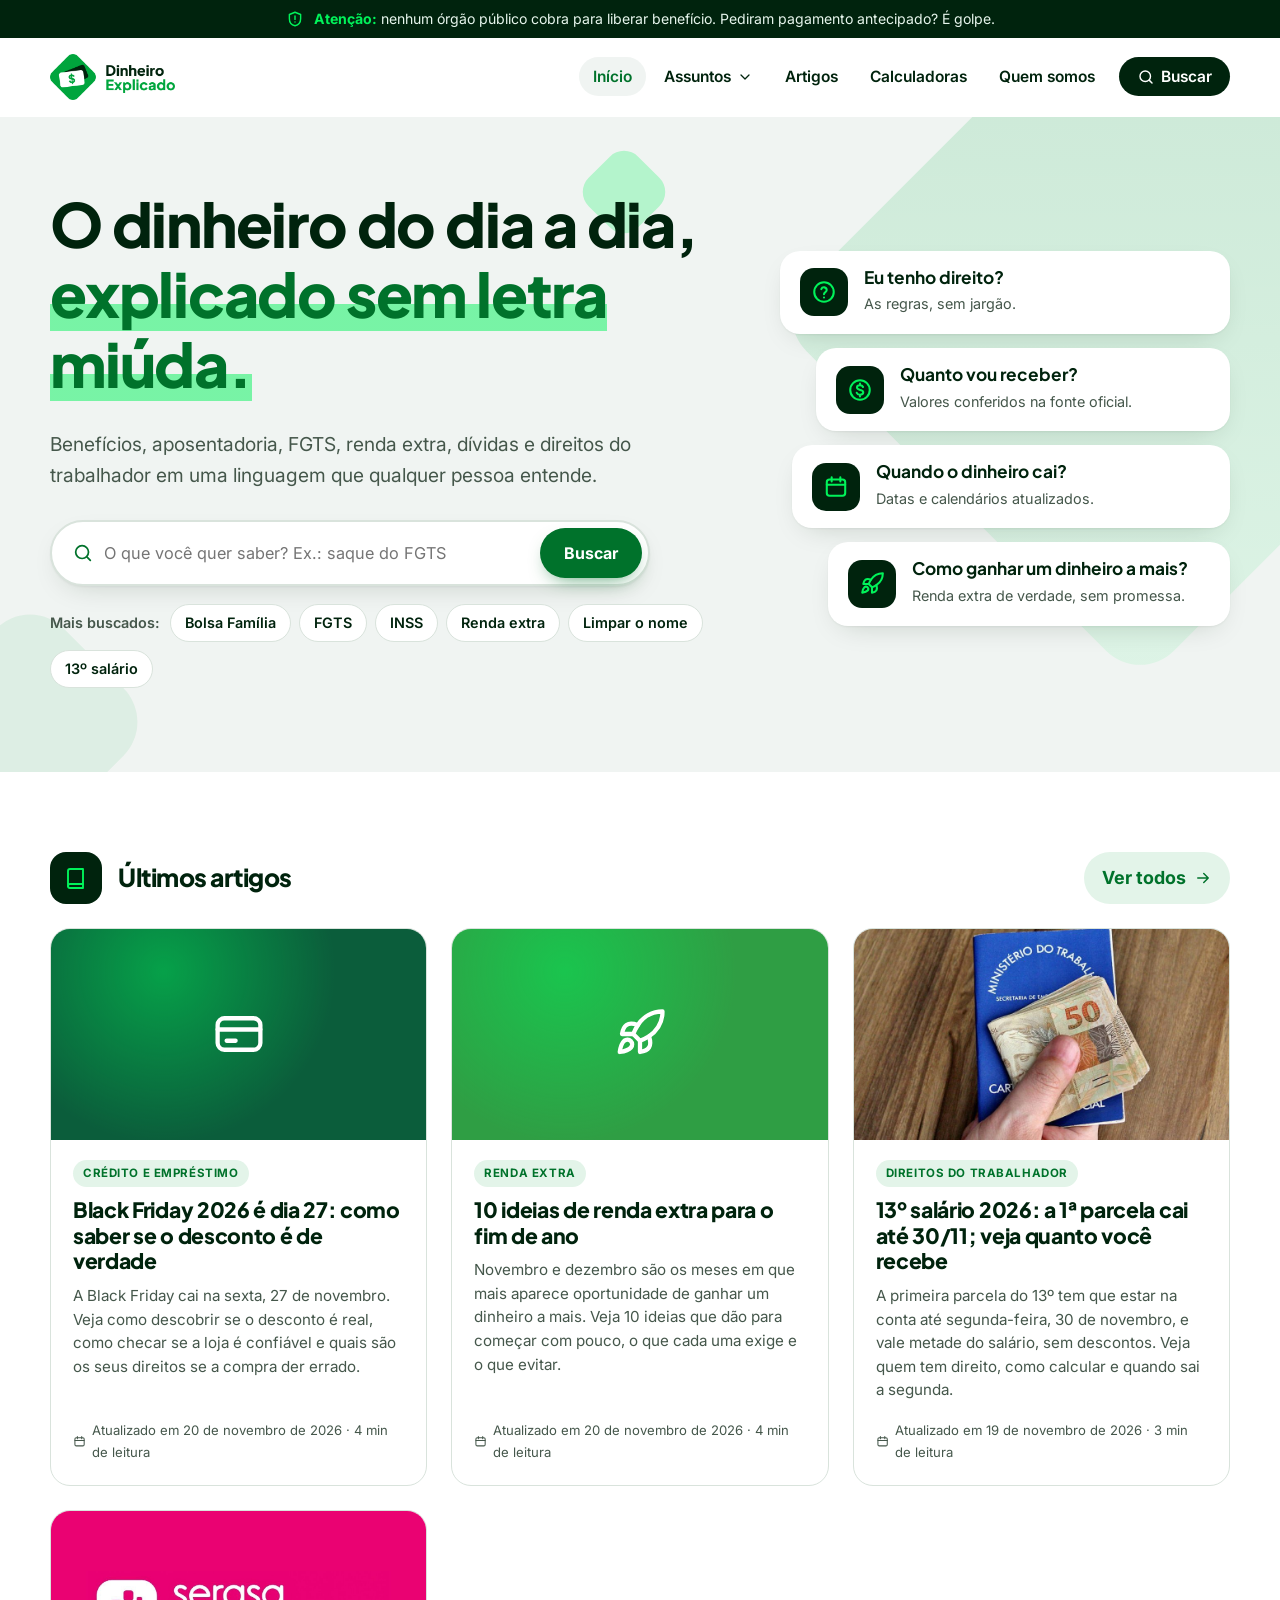
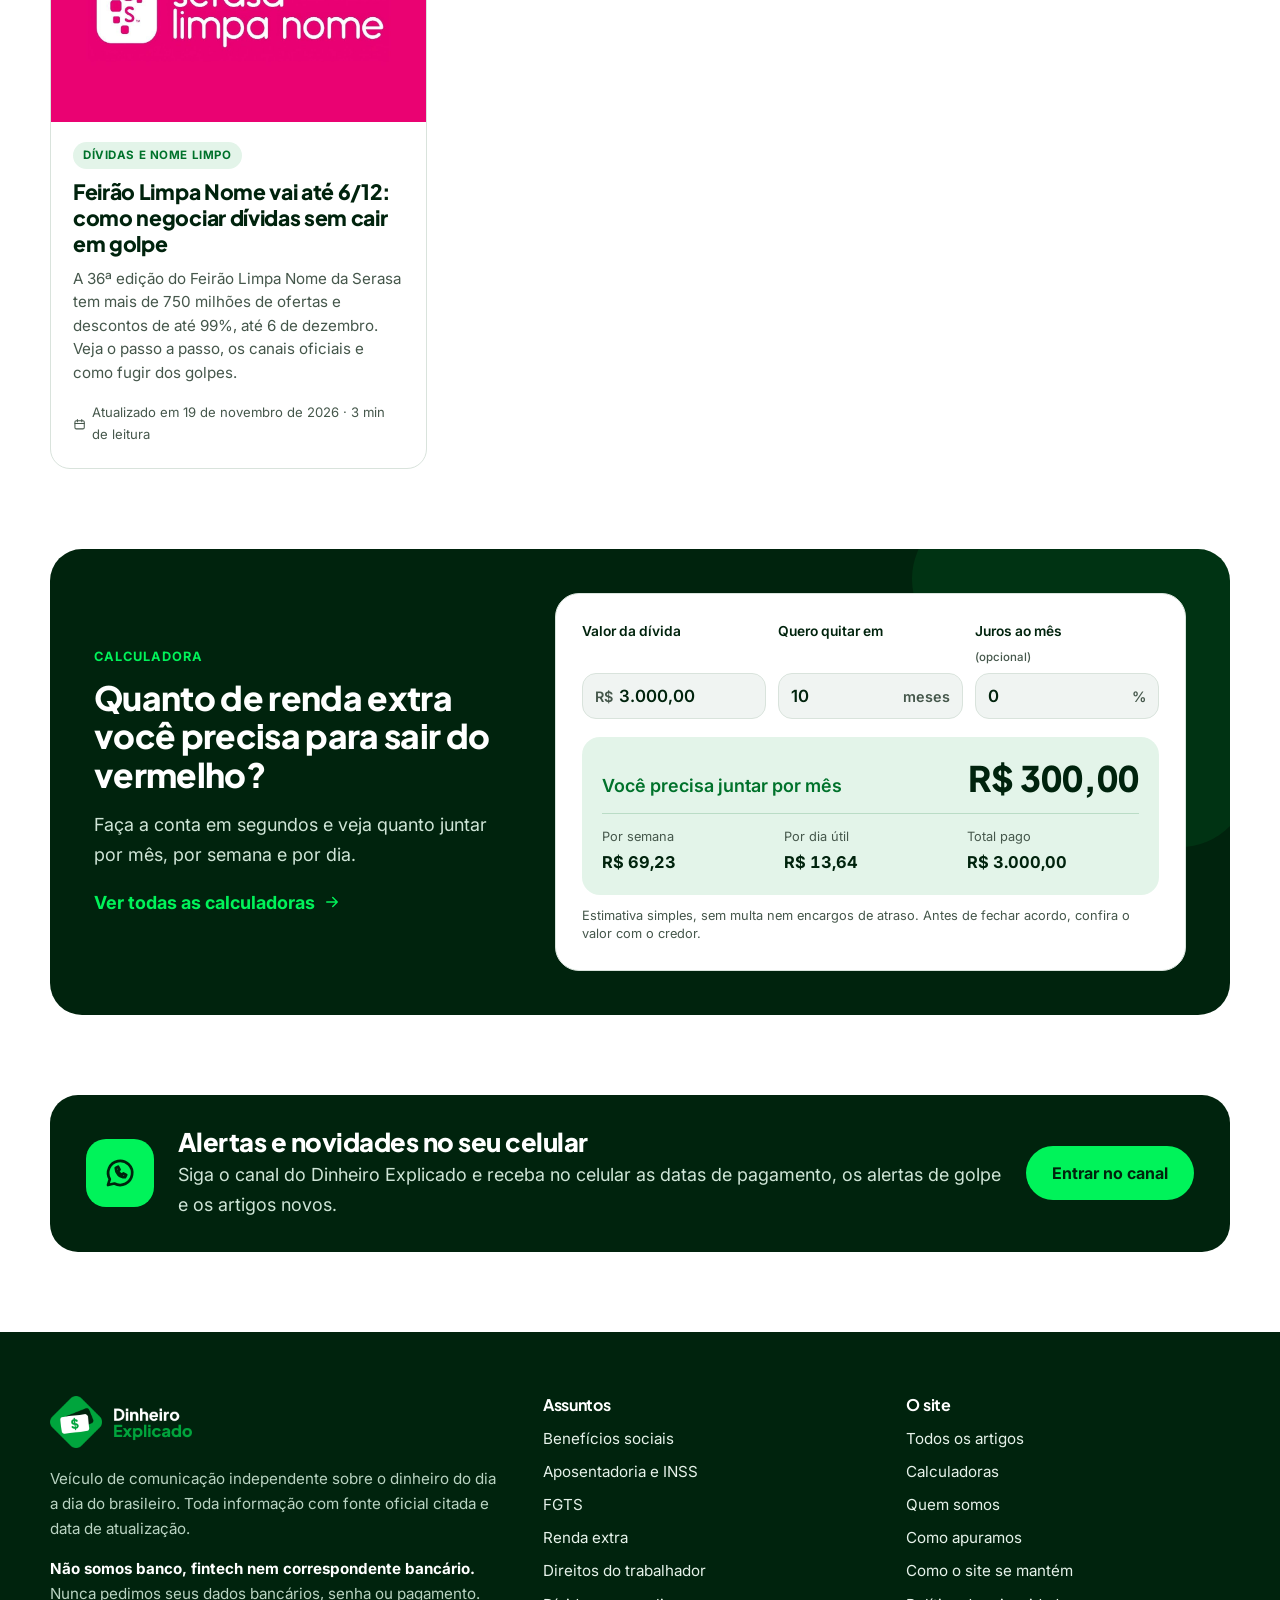
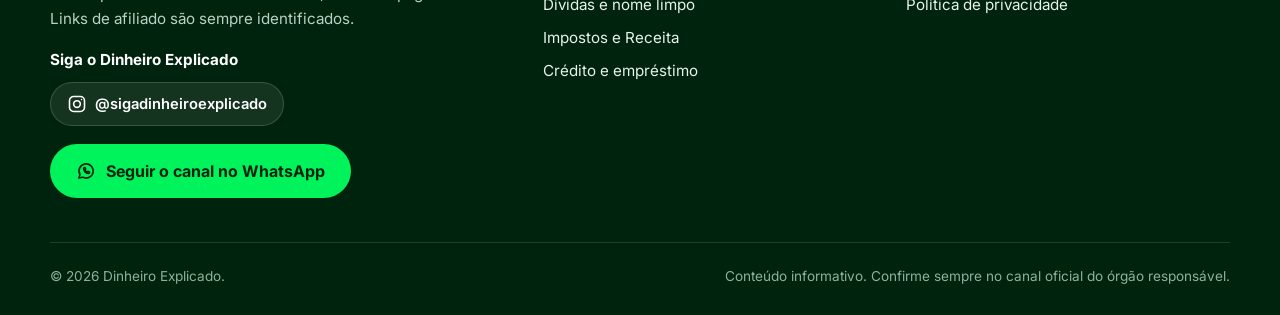
==== commit 4c62414c: "Publica: Black Friday 2026 e 10 ideias de renda extra para o fim de ano Co-Authored-By: Claude Opus " ====
--- a/index.html
+++ b/index.html
@@ -9,10 +9,10 @@
 <meta property="og:type" content="website"><meta property="og:site_name" content="Dinheiro Explicado"><meta property="og:locale" content="pt_BR">
 <meta property="og:title" content="Dinheiro Explicado — benefícios, FGTS, INSS, renda extra e dívidas explicados"><meta property="og:description" content="Benefícios, aposentadoria, FGTS, renda extra, dívidas, impostos e direitos do trabalhador explicados em linguagem simples, com fonte oficial em todo artigo.">
 <meta name="twitter:card" content="summary_large_image">
-<link rel="canonical" href="https://dinheiroexplicado.com.br/"><meta property="og:url" content="https://dinheiroexplicado.com.br/"><meta property="og:image" content="https://dinheiroexplicado.com.br/img/og-padrao.jpg">
-<link rel="icon" href="favicon.ico?v=5" sizes="any"><link rel="icon" type="image/png" href="img/favicon-48.png?v=5"><link rel="apple-touch-icon" href="img/apple-touch-icon.png?v=5">
+<link rel="canonical" href="https://dinheiroexplicado.com.br/"><meta property="og:url" content="https://dinheiroexplicado.com.br/"><meta property="og:image" content="https://dinheiroexplicado.com.br/img/og-padrao.jpg"><meta property="og:image:secure_url" content="https://dinheiroexplicado.com.br/img/og-padrao.jpg"><meta property="og:image:type" content="image/jpeg"><meta property="og:image:width" content="1200"><meta property="og:image:height" content="630"><meta property="og:image:alt" content="Dinheiro Explicado — benefícios, FGTS, INSS, renda extra e dívidas explicados"><meta name="twitter:title" content="Dinheiro Explicado — benefícios, FGTS, INSS, renda extra e dívidas explicados"><meta name="twitter:description" content="Benefícios, aposentadoria, FGTS, renda extra, dívidas, impostos e direitos do trabalhador explicados em linguagem simples, com fonte oficial em todo artigo."><meta name="twitter:image" content="https://dinheiroexplicado.com.br/img/og-padrao.jpg">
+<link rel="icon" href="favicon.ico?v=6" sizes="any"><link rel="icon" type="image/png" href="img/favicon-48.png?v=6"><link rel="apple-touch-icon" href="img/apple-touch-icon.png?v=6">
 <link rel="preconnect" href="https://fonts.googleapis.com"><link rel="preconnect" href="https://fonts.gstatic.com" crossorigin><link href="https://fonts.googleapis.com/css2?family=Inter:wght@400;500;600;700&family=Plus+Jakarta+Sans:wght@700;800&display=swap" rel="stylesheet">
-<link rel="stylesheet" href="assets/site.css?v=5">
+<link rel="stylesheet" href="assets/site.css?v=6">
 <script>document.documentElement.classList.add('js')</script>
 <script type="application/ld+json">{"@context": "https://schema.org", "@type": "WebSite", "name": "Dinheiro Explicado", "description": "Benefícios, aposentadoria, FGTS, renda extra, dívidas, impostos e direitos do trabalhador explicados em linguagem simples, com fonte oficial em todo artigo.", "inLanguage": "pt-BR", "publisher": {"@type": "Organization", "name": "Dinheiro Explicado", "sameAs": ["https://www.instagram.com/sigadinheiroexplicado/"]}, "url": "https://dinheiroexplicado.com.br/", "potentialAction": {"@type": "SearchAction", "target": "https://dinheiroexplicado.com.br/blog/?q={busca}", "query-input": "required name=busca"}}</script>
 </head>
@@ -20,7 +20,7 @@
 <a class="pular" href="#conteudo">Pular para o conteúdo</a>
 <div class="faixa-golpe" role="note"><div class="wrap"><svg width="18" height="18" viewBox="0 0 24 24" fill="none" stroke="currentColor" stroke-width="1.9" stroke-linecap="round" stroke-linejoin="round" aria-hidden="true"><path d="M12 3 4.5 6v5.5c0 4.6 3.2 8.4 7.5 9.5 4.3-1.1 7.5-4.9 7.5-9.5V6z"/><path d="M12 8v4.5M12 16h.01"/></svg><span><strong>Atenção:</strong> nenhum órgão público cobra para liberar benefício. Pediram pagamento antecipado? É golpe.</span></div></div>
 <header class="topo"><div class="wrap">
-<a class="marca" href="./"><img src="img/logo.png?v=5" alt="Dinheiro Explicado — página inicial" width="872" height="320"></a>
+<a class="marca" href="./"><img src="img/logo.png?v=6" alt="Dinheiro Explicado — página inicial" width="872" height="320"></a>
 <button class="btn-menu" aria-expanded="false" aria-controls="menu"><span class="hamb"><i></i><i></i><i></i></span> Menu</button>
 <nav class="menu" id="menu" aria-label="Principal"><a href="./" aria-current="page">Início</a><div class="drop"><button type="button" class="drop-btn" aria-expanded="false" aria-controls="drop-assuntos">Assuntos <svg width="16" height="16" viewBox="0 0 24 24" fill="none" stroke="currentColor" stroke-width="1.9" stroke-linecap="round" stroke-linejoin="round" aria-hidden="true"><path d="m6 9 6 6 6-6"/></svg></button><div class="drop-painel" id="drop-assuntos"><a href="blog/?assunto=beneficios"><span class="ic"><svg width="20" height="20" viewBox="0 0 24 24" fill="none" stroke="currentColor" stroke-width="1.9" stroke-linecap="round" stroke-linejoin="round" aria-hidden="true"><path d="M3 13h3l3.5-2.5a2 2 0 0 1 2.5.2L13 12h3a2 2 0 0 1 0 4h-4"/><path d="M6 13v6h9l5-4.5a1.8 1.8 0 0 0-2.4-2.6L15 14"/><circle cx="15" cy="5.5" r="2.5"/></svg></span><span><b>Benefícios sociais</b><small>Bolsa Família, BPC, Pé-de-Meia, Auxílio Gás e outros: quem tem direito e quando cai.</small></span></a><a href="blog/?assunto=aposentadoria"><span class="ic"><svg width="20" height="20" viewBox="0 0 24 24" fill="none" stroke="currentColor" stroke-width="1.9" stroke-linecap="round" stroke-linejoin="round" aria-hidden="true"><circle cx="12" cy="12" r="9"/><path d="M12 7v5l3.5 2"/></svg></span><span><b>Aposentadoria e INSS</b><small>Regras, cálculo, revisão e calendário de pagamento do INSS.</small></span></a><a href="blog/?assunto=fgts"><span class="ic"><svg width="20" height="20" viewBox="0 0 24 24" fill="none" stroke="currentColor" stroke-width="1.9" stroke-linecap="round" stroke-linejoin="round" aria-hidden="true"><rect x="3" y="5" width="18" height="14" rx="3"/><circle cx="12" cy="12" r="3.2"/><path d="M12 8.8V7M6 19v2M18 19v2"/></svg></span><span><b>FGTS</b><small>Saldo, saque-aniversário, saque-rescisão e como consultar o que é seu.</small></span></a><a href="blog/?assunto=renda-extra"><span class="ic"><svg width="20" height="20" viewBox="0 0 24 24" fill="none" stroke="currentColor" stroke-width="1.9" stroke-linecap="round" stroke-linejoin="round" aria-hidden="true"><path d="M5 15c-1.5 1.3-2 5-2 5s3.7-.5 5-2c.7-.8.7-2.1-.1-2.9a2.2 2.2 0 0 0-2.9-.1z"/><path d="M12 15l-3-3a22 22 0 0 1 2-3.9A12.9 12.9 0 0 1 22 2c0 2.7-.8 7.5-6 11a22.4 22.4 0 0 1-4 2z"/><path d="M9 12H4s.5-3 2-4c1.6-1.1 5 0 5 0M12 15v5s3-.5 4-2c1.1-1.6 0-5 0-5"/></svg></span><span><b>Renda extra</b><small>Ideias reais para ganhar um dinheiro a mais, quanto custa começar e o que evitar.</small></span></a><a href="blog/?assunto=trabalho"><span class="ic"><svg width="20" height="20" viewBox="0 0 24 24" fill="none" stroke="currentColor" stroke-width="1.9" stroke-linecap="round" stroke-linejoin="round" aria-hidden="true"><rect x="3" y="7" width="18" height="13" rx="2.5"/><path d="M9 7V5.5A1.5 1.5 0 0 1 10.5 4h3A1.5 1.5 0 0 1 15 5.5V7M3 13h18"/></svg></span><span><b>Direitos do trabalhador</b><small>Salário mínimo, 13º, férias, seguro-desemprego, abono PIS/Pasep e rescisão.</small></span></a><a href="blog/?assunto=dividas"><span class="ic"><svg width="20" height="20" viewBox="0 0 24 24" fill="none" stroke="currentColor" stroke-width="1.9" stroke-linecap="round" stroke-linejoin="round" aria-hidden="true"><path d="M6 3h12v18l-3-2-3 2-3-2-3 2z"/><path d="M9 8h6M9 12h6M9 16h3"/></svg></span><span><b>Dívidas e nome limpo</b><small>Negociação, Desenrola, Serasa e seus direitos na hora de cobrar e ser cobrado.</small></span></a><a href="blog/?assunto=impostos"><span class="ic"><svg width="20" height="20" viewBox="0 0 24 24" fill="none" stroke="currentColor" stroke-width="1.9" stroke-linecap="round" stroke-linejoin="round" aria-hidden="true"><path d="M14 3H7a2 2 0 0 0-2 2v14a2 2 0 0 0 2 2h10a2 2 0 0 0 2-2V8z"/><path d="M14 3v5h5M9 13h6M9 17h4"/></svg></span><span><b>Impostos e Receita</b><small>Imposto de Renda, restituição, CPF e MEI sem complicação.</small></span></a><a href="blog/?assunto=credito"><span class="ic"><svg width="20" height="20" viewBox="0 0 24 24" fill="none" stroke="currentColor" stroke-width="1.9" stroke-linecap="round" stroke-linejoin="round" aria-hidden="true"><rect x="2.5" y="5" width="19" height="14" rx="3"/><path d="M2.5 10h19M6.5 15h4"/></svg></span><span><b>Crédito e empréstimo</b><small>Como comparar juros, consignado, cartão e o que olhar antes de assinar.</small></span></a></div></div><a href="blog/">Artigos</a><a href="ferramentas/">Calculadoras</a><a href="quem-somos/">Quem somos</a><a class="cta-menu" href="blog/#busca"><svg width="18" height="18" viewBox="0 0 24 24" fill="none" stroke="currentColor" stroke-width="1.9" stroke-linecap="round" stroke-linejoin="round" aria-hidden="true"><circle cx="11" cy="11" r="7"/><path d="m20 20-3.5-3.5"/></svg><span>Buscar</span></a></nav>
 </div></header>
@@ -47,7 +47,13 @@
 <section class="secao" id="artigos"><div class="wrap">
 <div class="bloco-topo"><span class="ic"><svg width="24" height="24" viewBox="0 0 24 24" fill="none" stroke="currentColor" stroke-width="1.9" stroke-linecap="round" stroke-linejoin="round" aria-hidden="true"><path d="M4 5a2 2 0 0 1 2-2h13v15H6a2 2 0 0 0-2 2z"/><path d="M4 20a2 2 0 0 0 2 2h13v-4"/></svg></span><div><h2>Últimos artigos</h2></div>
 <a class="ver-mais" href="blog/">Ver todos <svg width="18" height="18" viewBox="0 0 24 24" fill="none" stroke="currentColor" stroke-width="1.9" stroke-linecap="round" stroke-linejoin="round" aria-hidden="true"><path d="M5 12h14M13 6l6 6-6 6"/></svg></a></div>
-<div class="grade-posts"><article class="card revela" data-assunto="trabalho" data-busca="13º salário 2026: a 1ª parcela cai até 30/11; veja quanto você recebe a primeira parcela do 13º tem que estar na conta até segunda-feira, 30 de novembro, e vale metade do salário, sem descontos. veja quem tem direito, como calcular e quando sai a segunda. direitos do trabalhador">
+<div class="grade-posts"><article class="card revela" data-assunto="credito" data-busca="black friday 2026 é dia 27: como saber se o desconto é de verdade a black friday cai na sexta, 27 de novembro. veja como descobrir se o desconto é real, como checar se a loja é confiável e quais são os seus direitos se a compra der errado. crédito e empréstimo">
+<div class="capa capa-ic cat-credito"><svg width="54" height="54" viewBox="0 0 24 24" fill="none" stroke="currentColor" stroke-width="1.9" stroke-linecap="round" stroke-linejoin="round" aria-hidden="true"><rect x="2.5" y="5" width="19" height="14" rx="3"/><path d="M2.5 10h19M6.5 15h4"/></svg></div><div class="corpo"><div class="card-tags"><span class="etiqueta">Crédito e empréstimo</span></div>
+<h3><a href="blog/black-friday-2026-desconto-de-verdade/">Black Friday 2026 é dia 27: como saber se o desconto é de verdade</a></h3><p>A Black Friday cai na sexta, 27 de novembro. Veja como descobrir se o desconto é real, como checar se a loja é confiável e quais são os seus direitos se a compra der errado.</p>
+<span class="meta"><svg width="15" height="15" viewBox="0 0 24 24" fill="none" stroke="currentColor" stroke-width="1.9" stroke-linecap="round" stroke-linejoin="round" aria-hidden="true"><rect x="3.5" y="5" width="17" height="15" rx="2.5"/><path d="M3.5 10h17M8 3v4M16 3v4"/></svg> Atualizado em 20 de novembro de 2026 · 4 min de leitura</span></div></article><article class="card revela" data-assunto="renda-extra" data-busca="10 ideias de renda extra para o fim de ano novembro e dezembro são os meses em que mais aparece oportunidade de ganhar um dinheiro a mais. veja 10 ideias que dão para começar com pouco, o que cada uma exige e o que evitar. renda extra">
+<div class="capa capa-ic cat-renda-extra"><svg width="54" height="54" viewBox="0 0 24 24" fill="none" stroke="currentColor" stroke-width="1.9" stroke-linecap="round" stroke-linejoin="round" aria-hidden="true"><path d="M5 15c-1.5 1.3-2 5-2 5s3.7-.5 5-2c.7-.8.7-2.1-.1-2.9a2.2 2.2 0 0 0-2.9-.1z"/><path d="M12 15l-3-3a22 22 0 0 1 2-3.9A12.9 12.9 0 0 1 22 2c0 2.7-.8 7.5-6 11a22.4 22.4 0 0 1-4 2z"/><path d="M9 12H4s.5-3 2-4c1.6-1.1 5 0 5 0M12 15v5s3-.5 4-2c1.1-1.6 0-5 0-5"/></svg></div><div class="corpo"><div class="card-tags"><span class="etiqueta">Renda extra</span></div>
+<h3><a href="blog/ideias-renda-extra-fim-de-ano/">10 ideias de renda extra para o fim de ano</a></h3><p>Novembro e dezembro são os meses em que mais aparece oportunidade de ganhar um dinheiro a mais. Veja 10 ideias que dão para começar com pouco, o que cada uma exige e o que evitar.</p>
+<span class="meta"><svg width="15" height="15" viewBox="0 0 24 24" fill="none" stroke="currentColor" stroke-width="1.9" stroke-linecap="round" stroke-linejoin="round" aria-hidden="true"><rect x="3.5" y="5" width="17" height="15" rx="2.5"/><path d="M3.5 10h17M8 3v4M16 3v4"/></svg> Atualizado em 20 de novembro de 2026 · 4 min de leitura</span></div></article><article class="card revela" data-assunto="trabalho" data-busca="13º salário 2026: a 1ª parcela cai até 30/11; veja quanto você recebe a primeira parcela do 13º tem que estar na conta até segunda-feira, 30 de novembro, e vale metade do salário, sem descontos. veja quem tem direito, como calcular e quando sai a segunda. direitos do trabalhador">
 <div class="capa"><img src="img/capa-13-salario-2026.jpg" alt="Mão segurando notas de 50 reais sobre uma carteira de trabalho azul" loading="lazy"></div><div class="corpo"><div class="card-tags"><span class="etiqueta">Direitos do trabalhador</span></div>
 <h3><a href="blog/13-salario-2026-primeira-parcela/">13º salário 2026: a 1ª parcela cai até 30/11; veja quanto você recebe</a></h3><p>A primeira parcela do 13º tem que estar na conta até segunda-feira, 30 de novembro, e vale metade do salário, sem descontos. Veja quem tem direito, como calcular e quando sai a segunda.</p>
 <span class="meta"><svg width="15" height="15" viewBox="0 0 24 24" fill="none" stroke="currentColor" stroke-width="1.9" stroke-linecap="round" stroke-linejoin="round" aria-hidden="true"><rect x="3.5" y="5" width="17" height="15" rx="2.5"/><path d="M3.5 10h17M8 3v4M16 3v4"/></svg> Atualizado em 19 de novembro de 2026 · 3 min de leitura</span></div></article><article class="card revela" data-assunto="dividas" data-busca="feirão limpa nome vai até 6/12: como negociar dívidas sem cair em golpe a 36ª edição do feirão limpa nome da serasa tem mais de 750 milhões de ofertas e descontos de até 99%, até 6 de dezembro. veja o passo a passo, os canais oficiais e como fugir dos golpes. dívidas e nome limpo">
@@ -80,7 +86,7 @@
 </main>
 <footer class="rodape"><div class="wrap">
 <div class="grade">
-<div><img src="img/logo-branco.png?v=5" alt="Dinheiro Explicado" width="872" height="320">
+<div><img src="img/logo-branco.png?v=6" alt="Dinheiro Explicado" width="872" height="320">
 <p>Veículo de comunicação independente sobre o dinheiro do dia a dia do brasileiro. Toda informação com fonte oficial citada e data de atualização.</p>
 <p><strong style="color:#fff">Não somos banco, fintech nem correspondente bancário.</strong> Nunca pedimos seus dados bancários, senha ou pagamento. Links de afiliado são sempre identificados.</p>
 <div class="redes"><span>Siga o Dinheiro Explicado</span><a href="https://www.instagram.com/sigadinheiroexplicado/" target="_blank" rel="noopener me" aria-label="Instagram @sigadinheiroexplicado"><svg width="20" height="20" viewBox="0 0 24 24" fill="none" stroke="currentColor" stroke-width="1.9" stroke-linecap="round" stroke-linejoin="round" aria-hidden="true"><rect x="3" y="3" width="18" height="18" rx="5"/><circle cx="12" cy="12" r="4"/><path d="M17.5 6.5h.01"/></svg><b>@sigadinheiroexplicado</b></a></div>
@@ -99,6 +105,6 @@
 <div class="legal"><span>© 2026 Dinheiro Explicado.</span><span>Conteúdo informativo. Confirme sempre no canal oficial do órgão responsável.</span></div>
 </div></footer>
 <button class="ir-topo" type="button" aria-label="Voltar ao topo"><svg width="22" height="22" viewBox="0 0 24 24" fill="none" stroke="currentColor" stroke-width="1.9" stroke-linecap="round" stroke-linejoin="round" aria-hidden="true"><path d="m6 15 6-6 6 6"/></svg></button>
-<script src="assets/site.js?v=5" defer></script>
+<script src="assets/site.js?v=6" defer></script>
 </body>
 </html>
--- a/assets/site.css
+++ b/assets/site.css
@@ -403,3 +403,12 @@
 .card h3 a{color:var(--noite)}
 .card .corpo{gap:10px}
 @media (max-width:640px){.card h3{font-size:1.25rem}}
+/* filtros sem rolagem */
+.filtros{flex-wrap:wrap;overflow:visible;padding-bottom:0;gap:10px}
+.filtros button{flex:0 0 auto}
+@media (max-width:640px){
+  .filtros{display:grid;grid-template-columns:repeat(2,minmax(0,1fr));gap:8px}
+  .filtros button{justify-content:flex-start;padding:10px 12px;font-size:.86rem;border-radius:14px;text-align:left;line-height:1.2}
+  .filtros button small{margin-left:auto}
+  .filtros button:first-child{grid-column:1/-1;justify-content:center}
+}
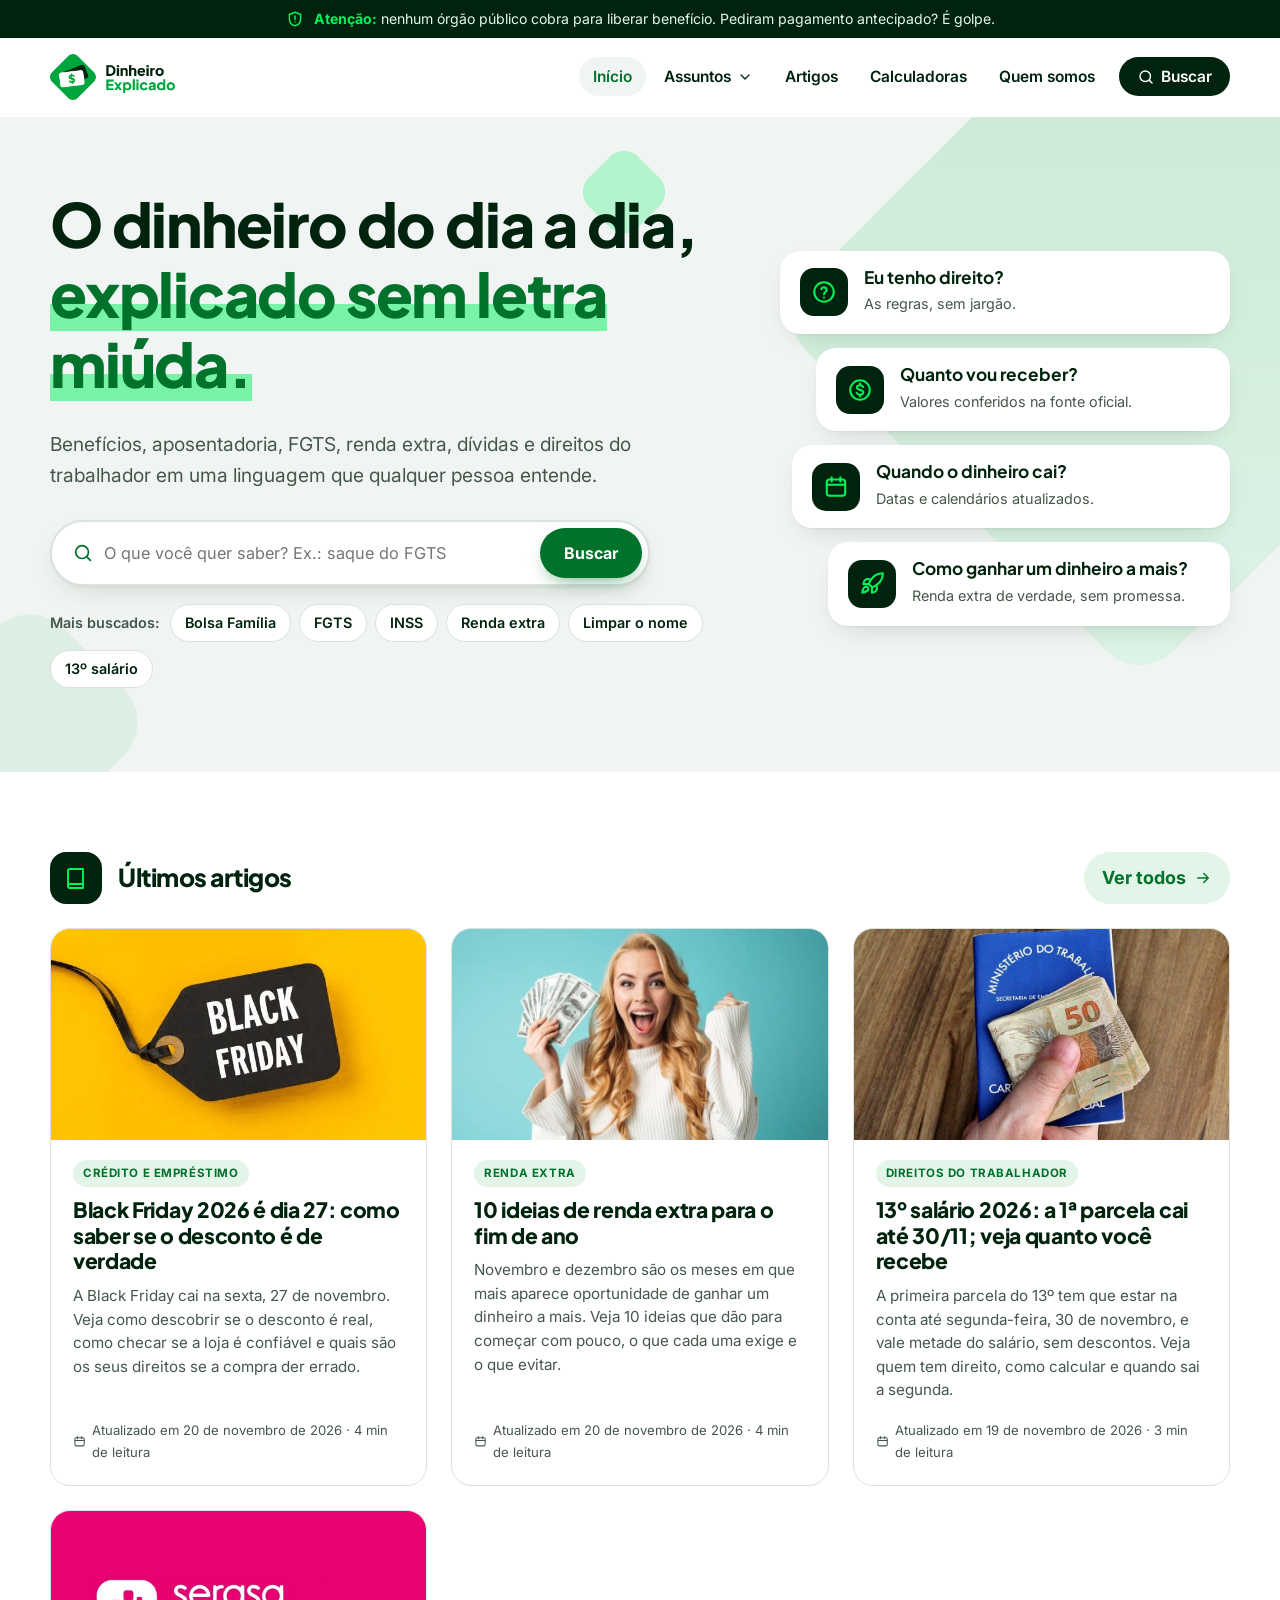
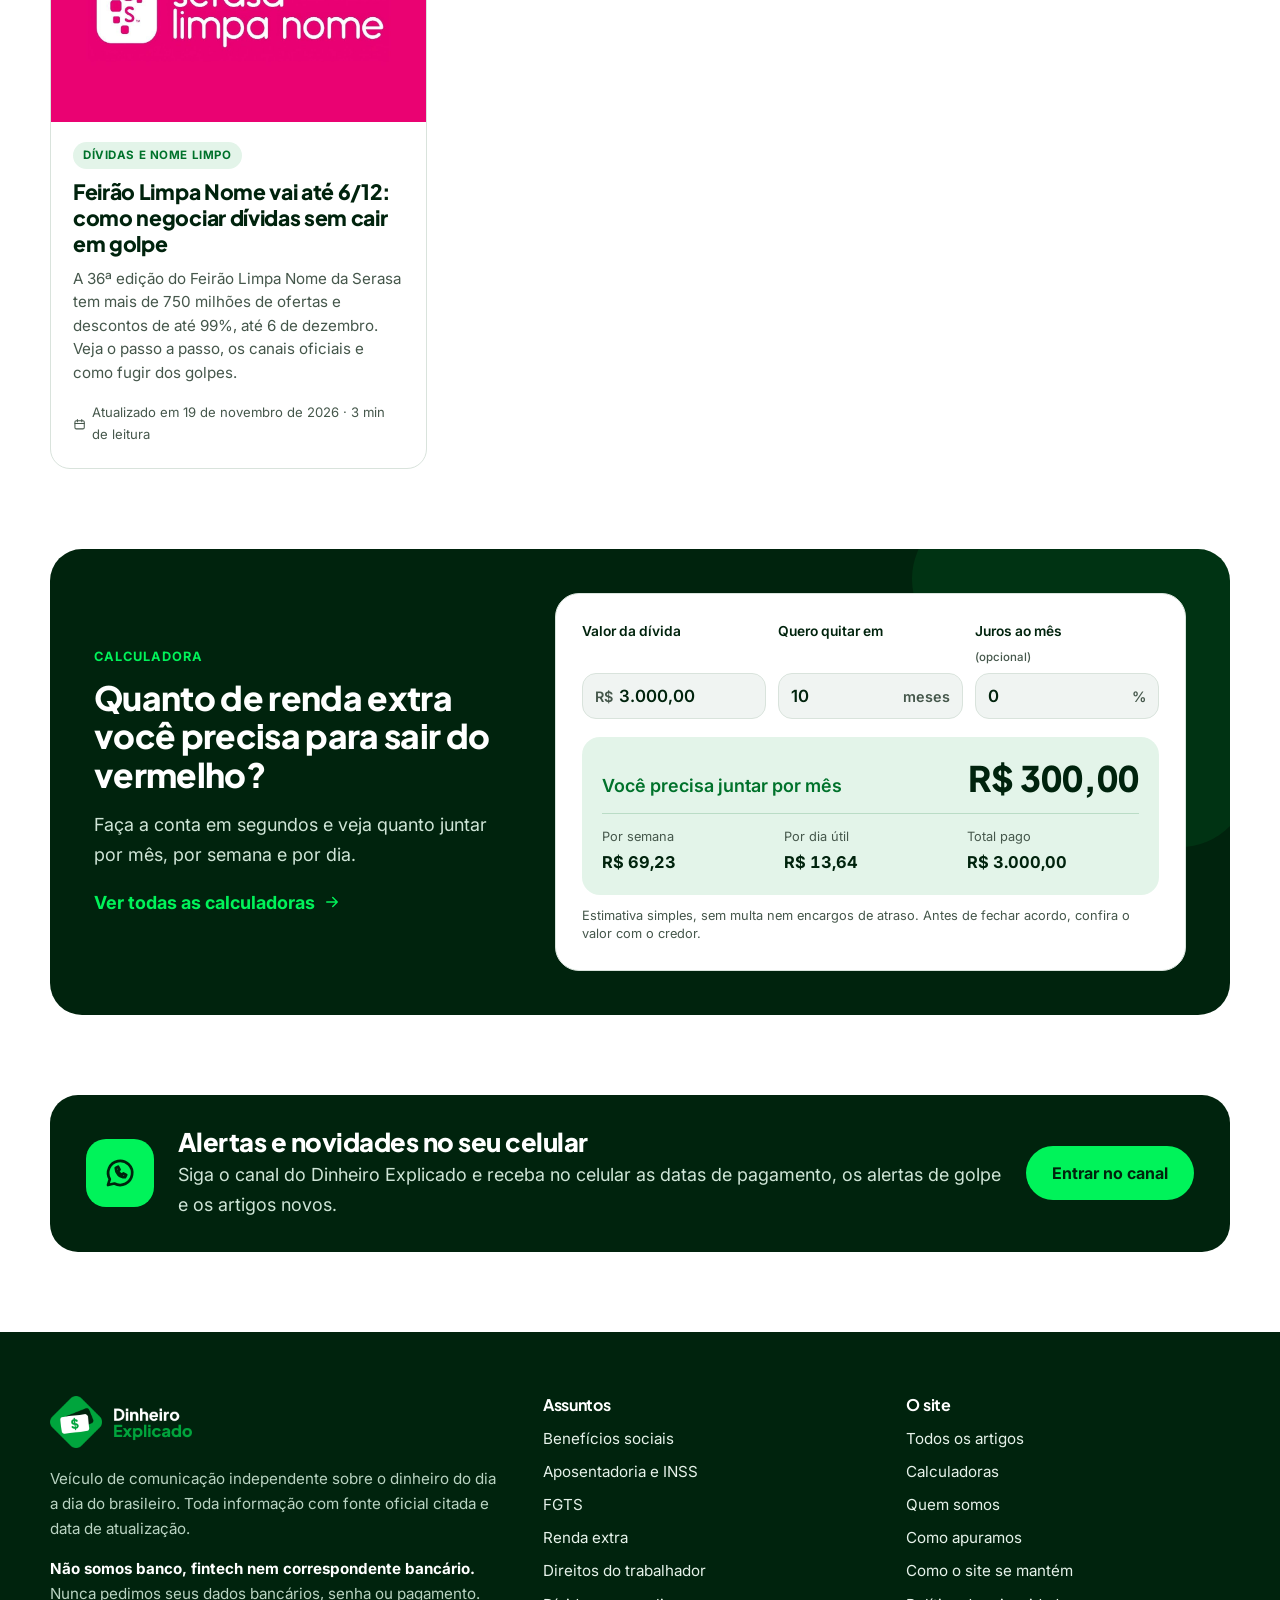
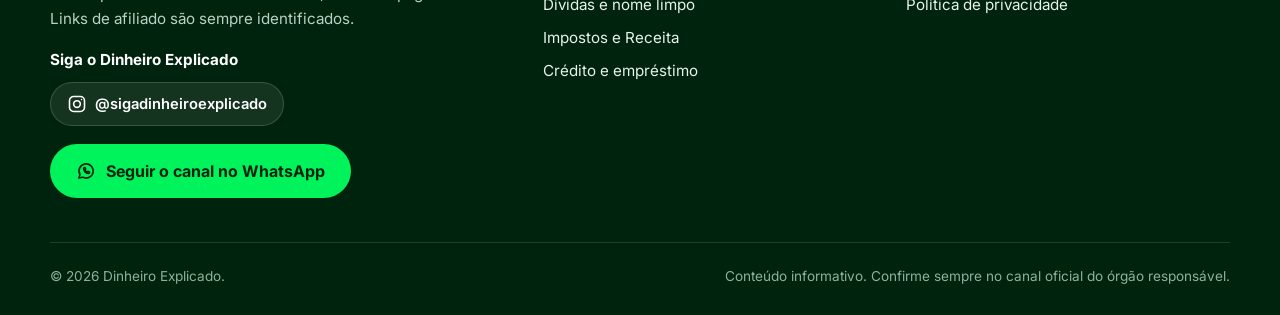
==== commit e0566e5e: "Capas dos artigos de Black Friday e renda extra Co-Authored-By: Claude Opus 5.5 <noreply@anthropic.c" ====
--- a/index.html
+++ b/index.html
@@ -48,10 +48,10 @@
 <div class="bloco-topo"><span class="ic"><svg width="24" height="24" viewBox="0 0 24 24" fill="none" stroke="currentColor" stroke-width="1.9" stroke-linecap="round" stroke-linejoin="round" aria-hidden="true"><path d="M4 5a2 2 0 0 1 2-2h13v15H6a2 2 0 0 0-2 2z"/><path d="M4 20a2 2 0 0 0 2 2h13v-4"/></svg></span><div><h2>Últimos artigos</h2></div>
 <a class="ver-mais" href="blog/">Ver todos <svg width="18" height="18" viewBox="0 0 24 24" fill="none" stroke="currentColor" stroke-width="1.9" stroke-linecap="round" stroke-linejoin="round" aria-hidden="true"><path d="M5 12h14M13 6l6 6-6 6"/></svg></a></div>
 <div class="grade-posts"><article class="card revela" data-assunto="credito" data-busca="black friday 2026 é dia 27: como saber se o desconto é de verdade a black friday cai na sexta, 27 de novembro. veja como descobrir se o desconto é real, como checar se a loja é confiável e quais são os seus direitos se a compra der errado. crédito e empréstimo">
-<div class="capa capa-ic cat-credito"><svg width="54" height="54" viewBox="0 0 24 24" fill="none" stroke="currentColor" stroke-width="1.9" stroke-linecap="round" stroke-linejoin="round" aria-hidden="true"><rect x="2.5" y="5" width="19" height="14" rx="3"/><path d="M2.5 10h19M6.5 15h4"/></svg></div><div class="corpo"><div class="card-tags"><span class="etiqueta">Crédito e empréstimo</span></div>
+<div class="capa"><img src="img/capa-black-friday-2026.jpg" alt="Etiqueta preta escrita Black Friday sobre fundo amarelo" loading="lazy"></div><div class="corpo"><div class="card-tags"><span class="etiqueta">Crédito e empréstimo</span></div>
 <h3><a href="blog/black-friday-2026-desconto-de-verdade/">Black Friday 2026 é dia 27: como saber se o desconto é de verdade</a></h3><p>A Black Friday cai na sexta, 27 de novembro. Veja como descobrir se o desconto é real, como checar se a loja é confiável e quais são os seus direitos se a compra der errado.</p>
 <span class="meta"><svg width="15" height="15" viewBox="0 0 24 24" fill="none" stroke="currentColor" stroke-width="1.9" stroke-linecap="round" stroke-linejoin="round" aria-hidden="true"><rect x="3.5" y="5" width="17" height="15" rx="2.5"/><path d="M3.5 10h17M8 3v4M16 3v4"/></svg> Atualizado em 20 de novembro de 2026 · 4 min de leitura</span></div></article><article class="card revela" data-assunto="renda-extra" data-busca="10 ideias de renda extra para o fim de ano novembro e dezembro são os meses em que mais aparece oportunidade de ganhar um dinheiro a mais. veja 10 ideias que dão para começar com pouco, o que cada uma exige e o que evitar. renda extra">
-<div class="capa capa-ic cat-renda-extra"><svg width="54" height="54" viewBox="0 0 24 24" fill="none" stroke="currentColor" stroke-width="1.9" stroke-linecap="round" stroke-linejoin="round" aria-hidden="true"><path d="M5 15c-1.5 1.3-2 5-2 5s3.7-.5 5-2c.7-.8.7-2.1-.1-2.9a2.2 2.2 0 0 0-2.9-.1z"/><path d="M12 15l-3-3a22 22 0 0 1 2-3.9A12.9 12.9 0 0 1 22 2c0 2.7-.8 7.5-6 11a22.4 22.4 0 0 1-4 2z"/><path d="M9 12H4s.5-3 2-4c1.6-1.1 5 0 5 0M12 15v5s3-.5 4-2c1.1-1.6 0-5 0-5"/></svg></div><div class="corpo"><div class="card-tags"><span class="etiqueta">Renda extra</span></div>
+<div class="capa"><img src="img/capa-renda-extra-fim-de-ano.jpg" alt="Mulher sorrindo e comemorando com notas de dinheiro na mão" loading="lazy"></div><div class="corpo"><div class="card-tags"><span class="etiqueta">Renda extra</span></div>
 <h3><a href="blog/ideias-renda-extra-fim-de-ano/">10 ideias de renda extra para o fim de ano</a></h3><p>Novembro e dezembro são os meses em que mais aparece oportunidade de ganhar um dinheiro a mais. Veja 10 ideias que dão para começar com pouco, o que cada uma exige e o que evitar.</p>
 <span class="meta"><svg width="15" height="15" viewBox="0 0 24 24" fill="none" stroke="currentColor" stroke-width="1.9" stroke-linecap="round" stroke-linejoin="round" aria-hidden="true"><rect x="3.5" y="5" width="17" height="15" rx="2.5"/><path d="M3.5 10h17M8 3v4M16 3v4"/></svg> Atualizado em 20 de novembro de 2026 · 4 min de leitura</span></div></article><article class="card revela" data-assunto="trabalho" data-busca="13º salário 2026: a 1ª parcela cai até 30/11; veja quanto você recebe a primeira parcela do 13º tem que estar na conta até segunda-feira, 30 de novembro, e vale metade do salário, sem descontos. veja quem tem direito, como calcular e quando sai a segunda. direitos do trabalhador">
 <div class="capa"><img src="img/capa-13-salario-2026.jpg" alt="Mão segurando notas de 50 reais sobre uma carteira de trabalho azul" loading="lazy"></div><div class="corpo"><div class="card-tags"><span class="etiqueta">Direitos do trabalhador</span></div>
